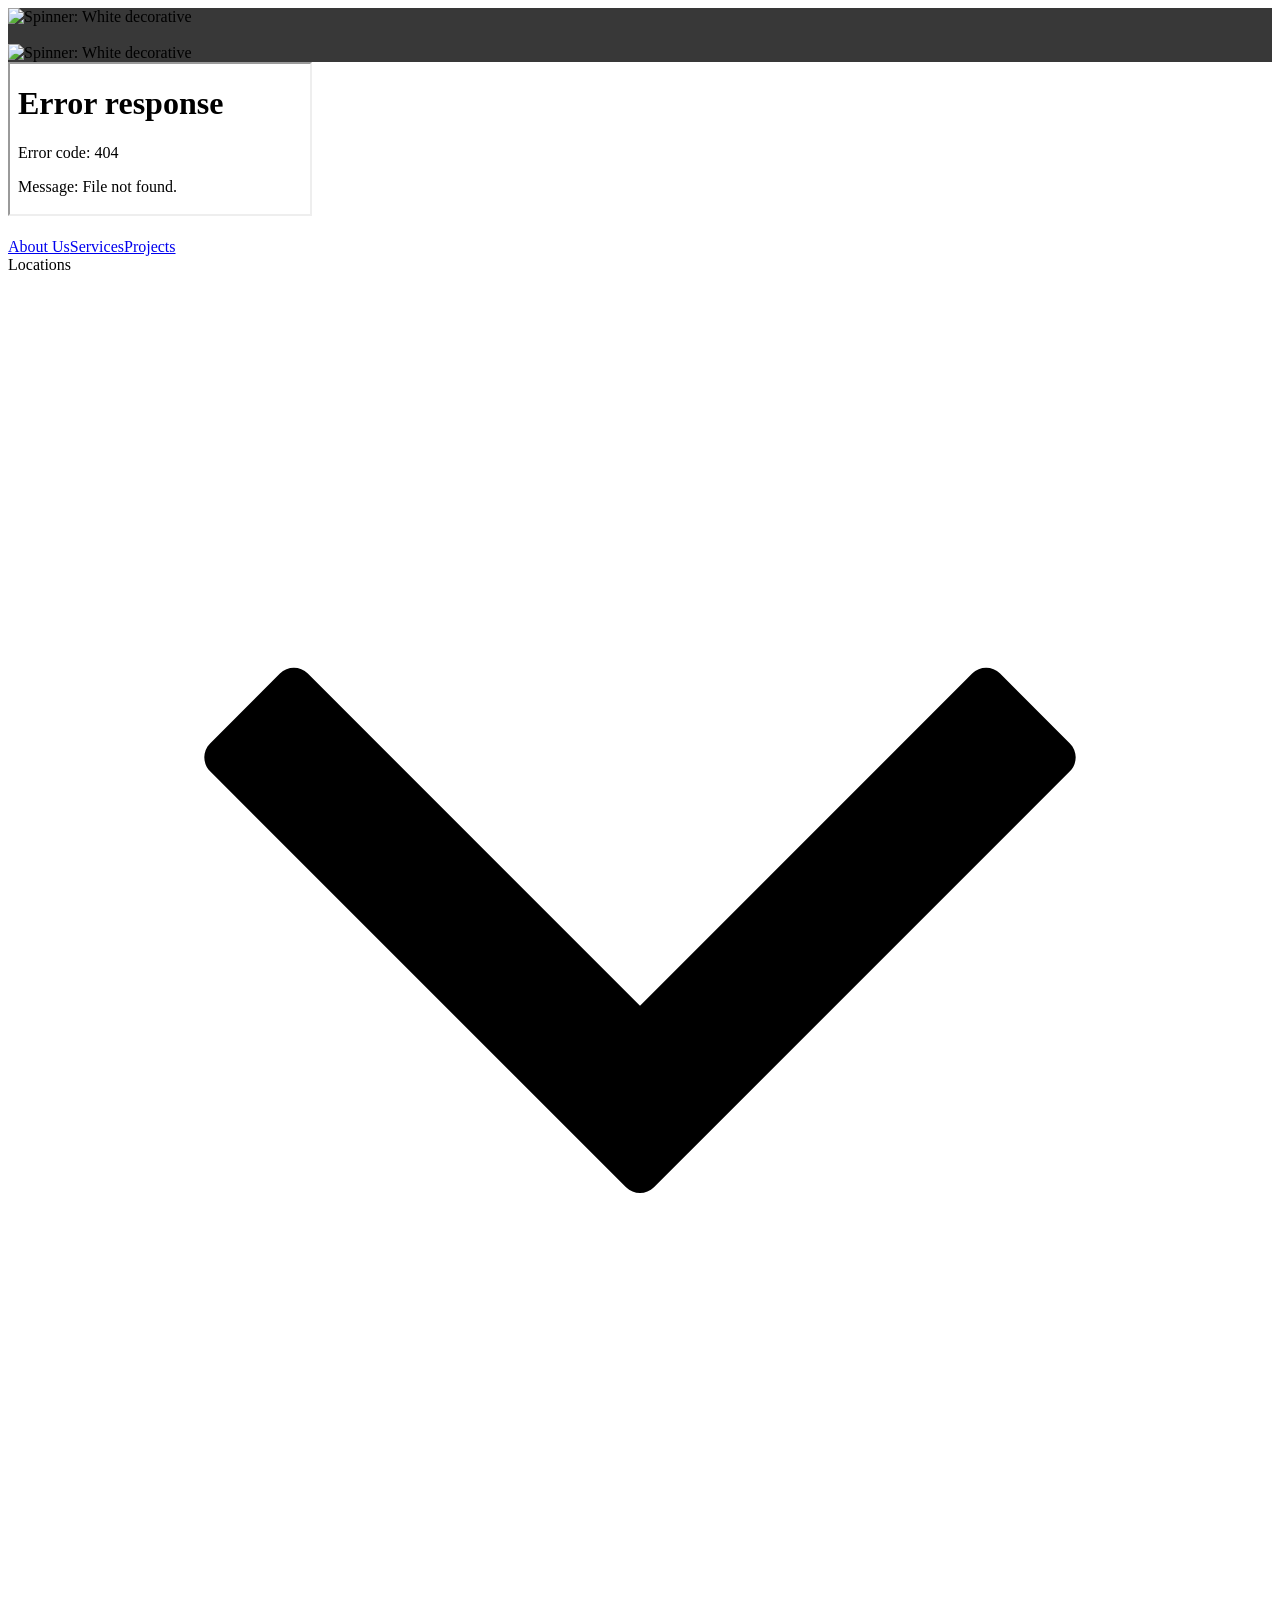
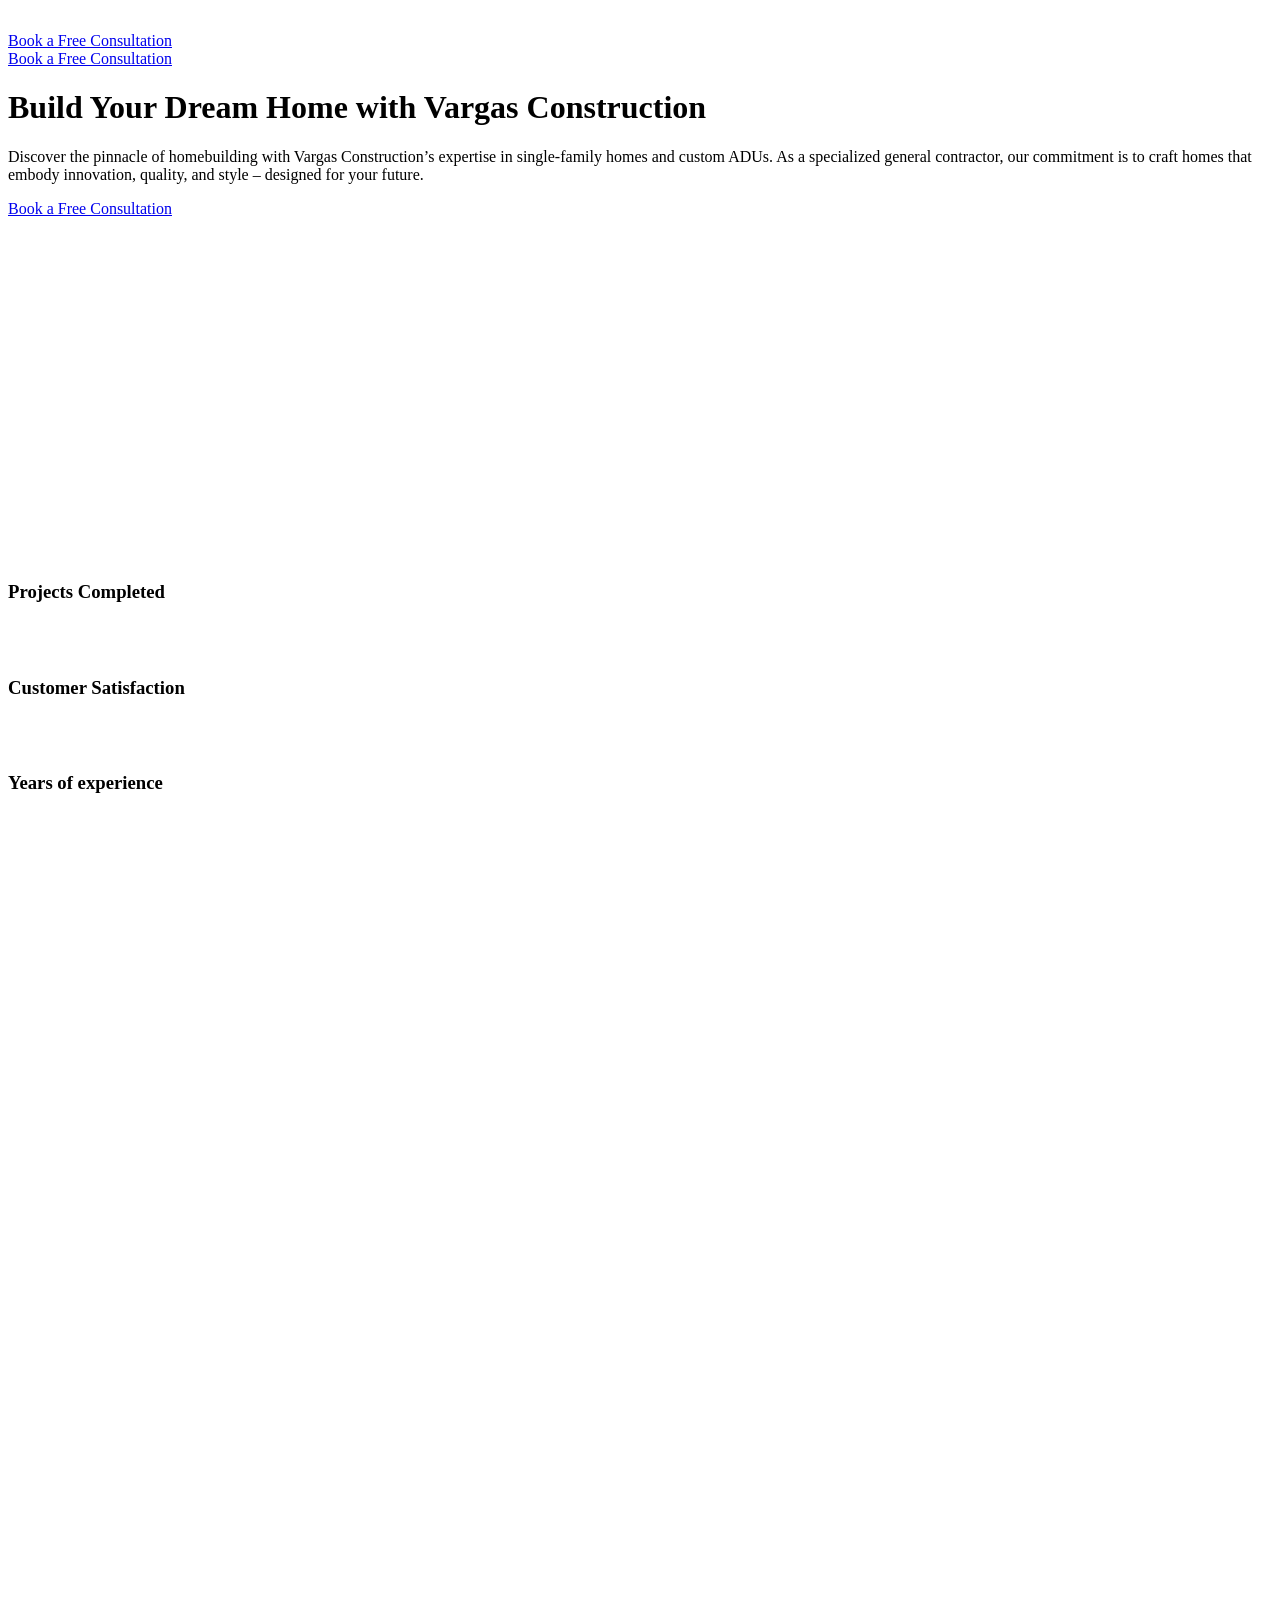
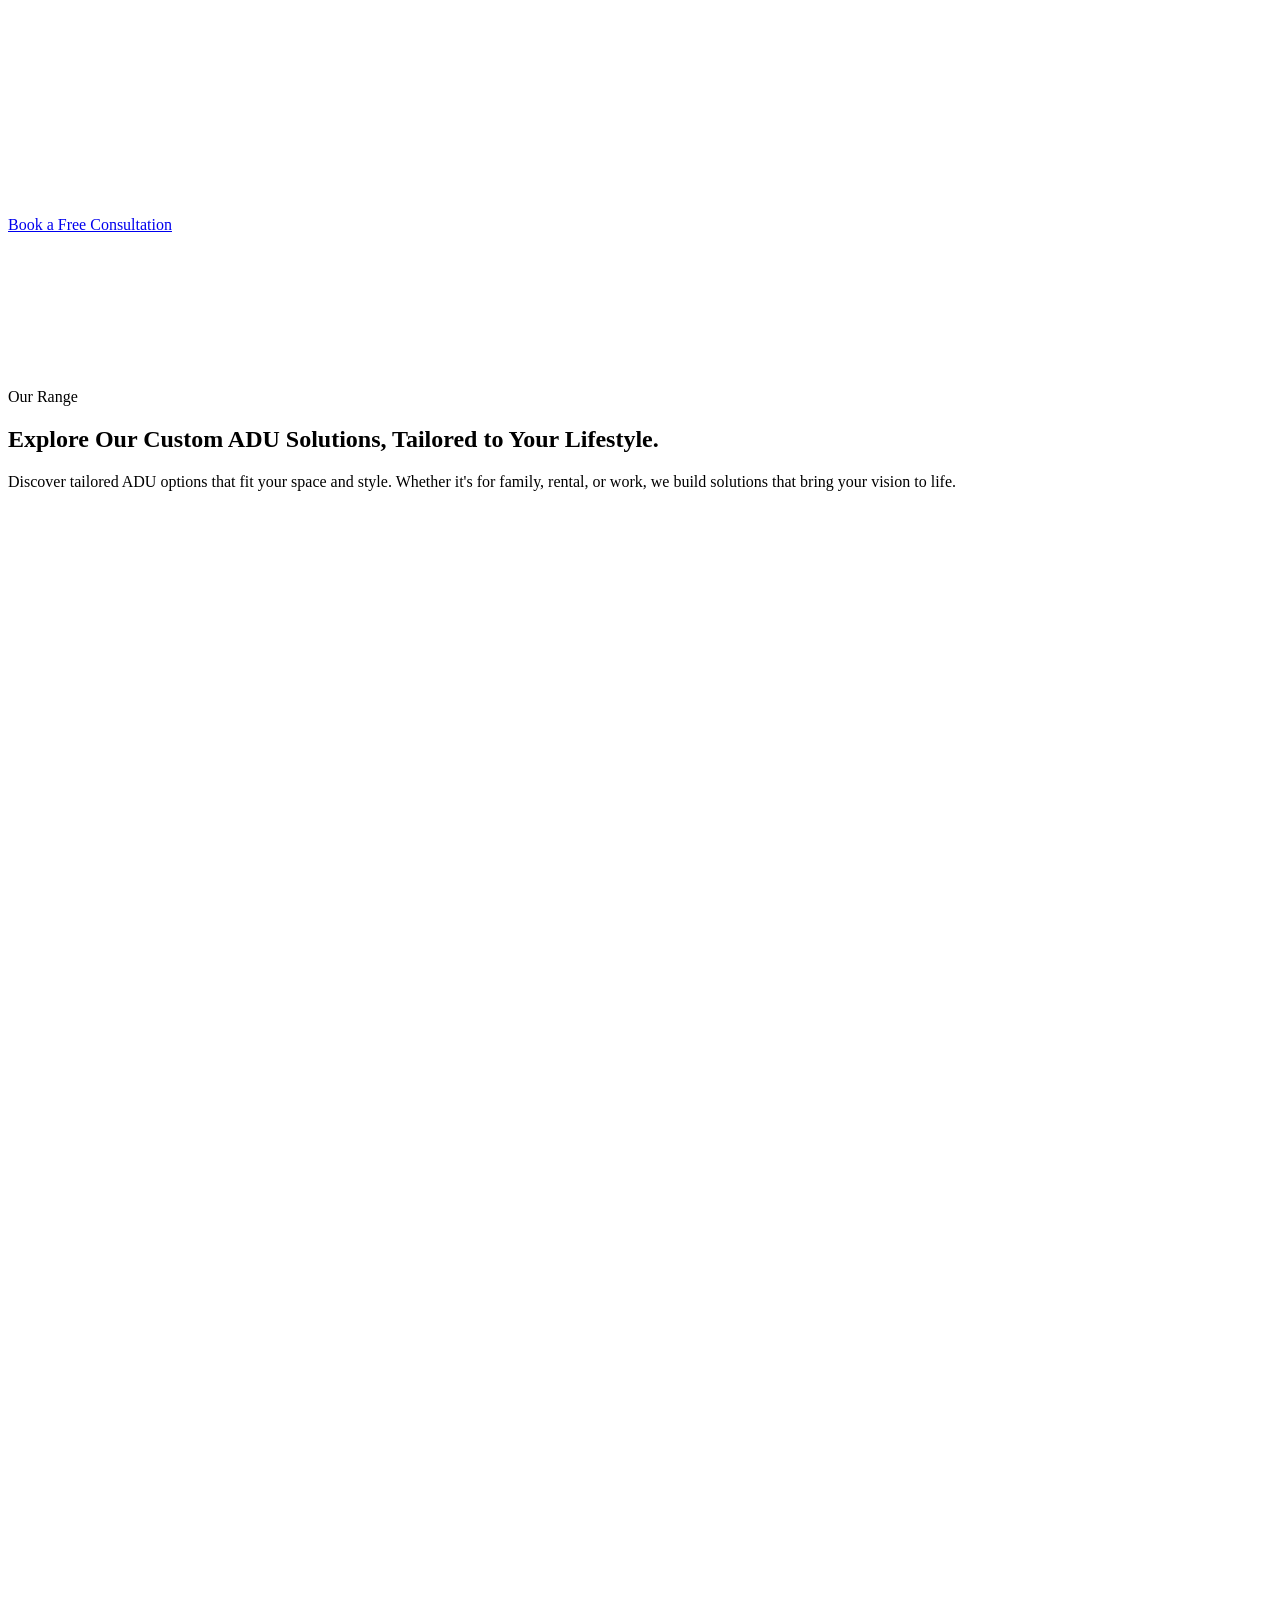
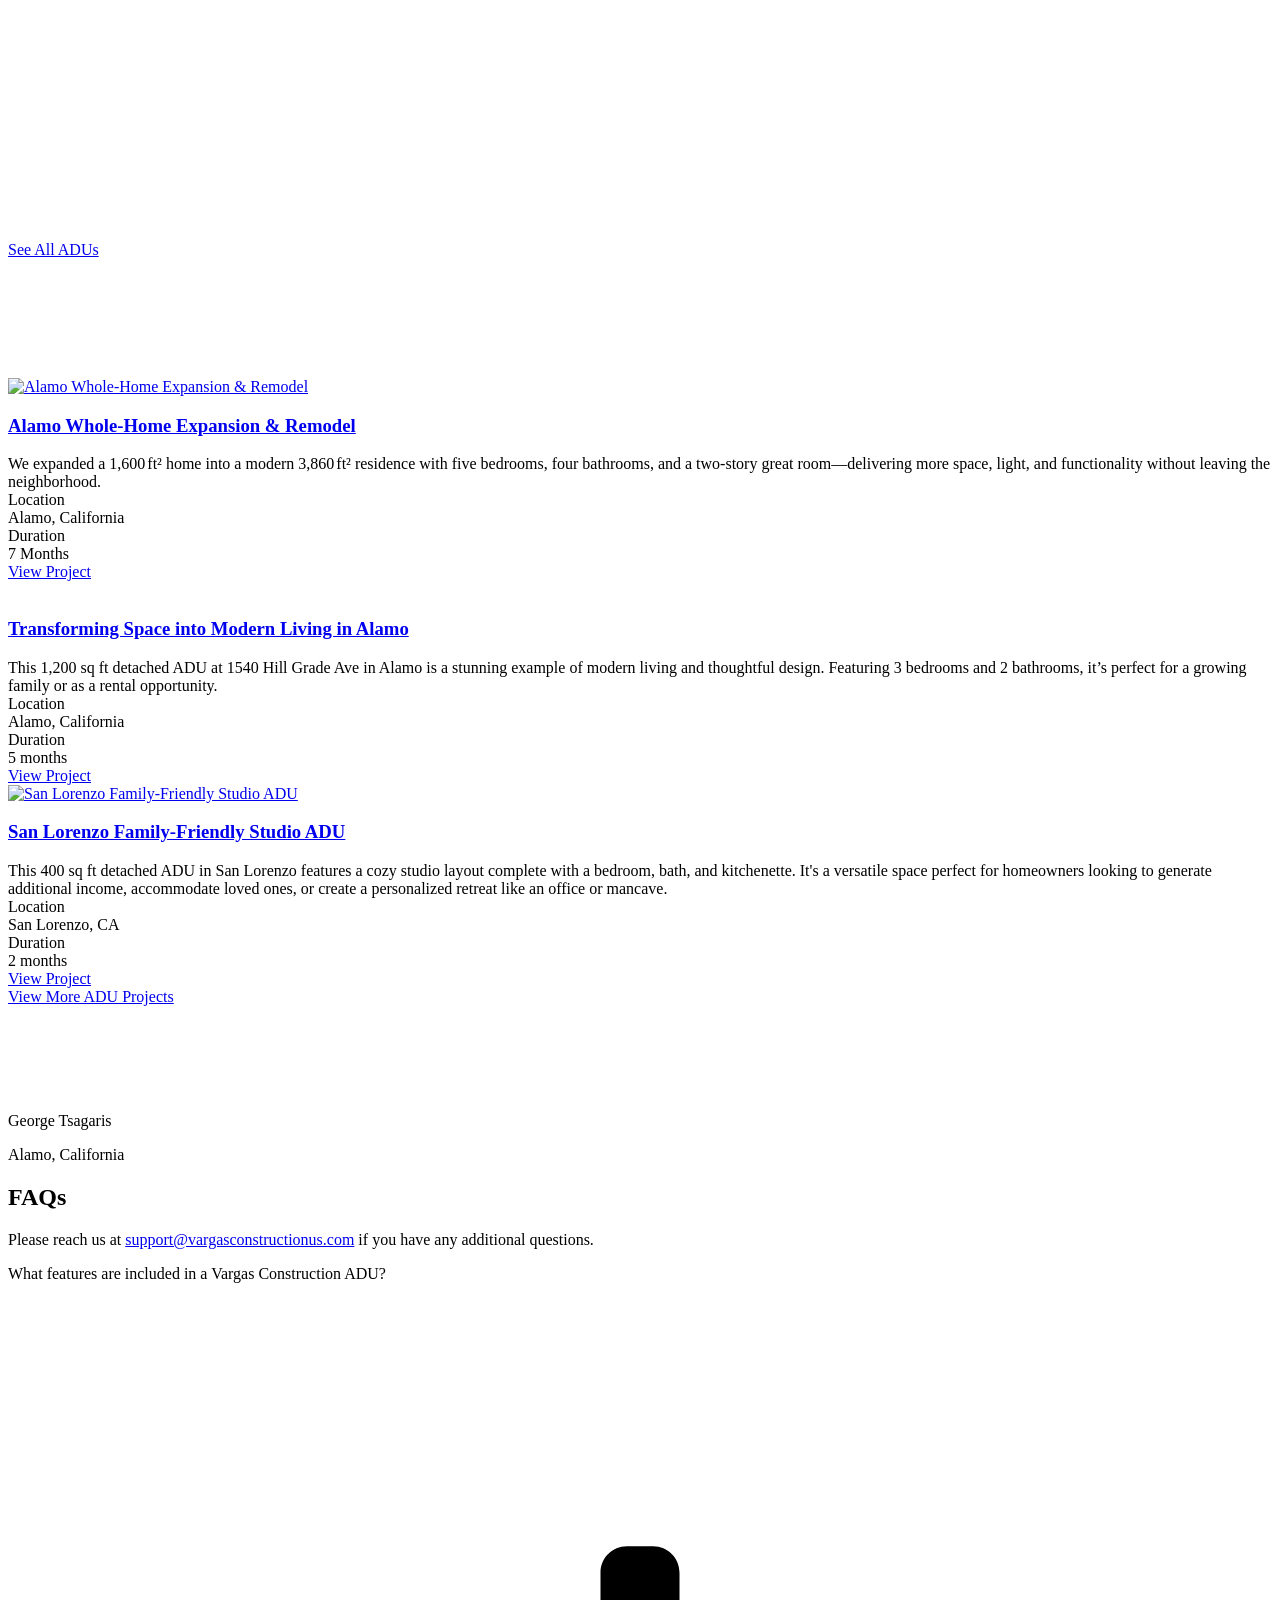
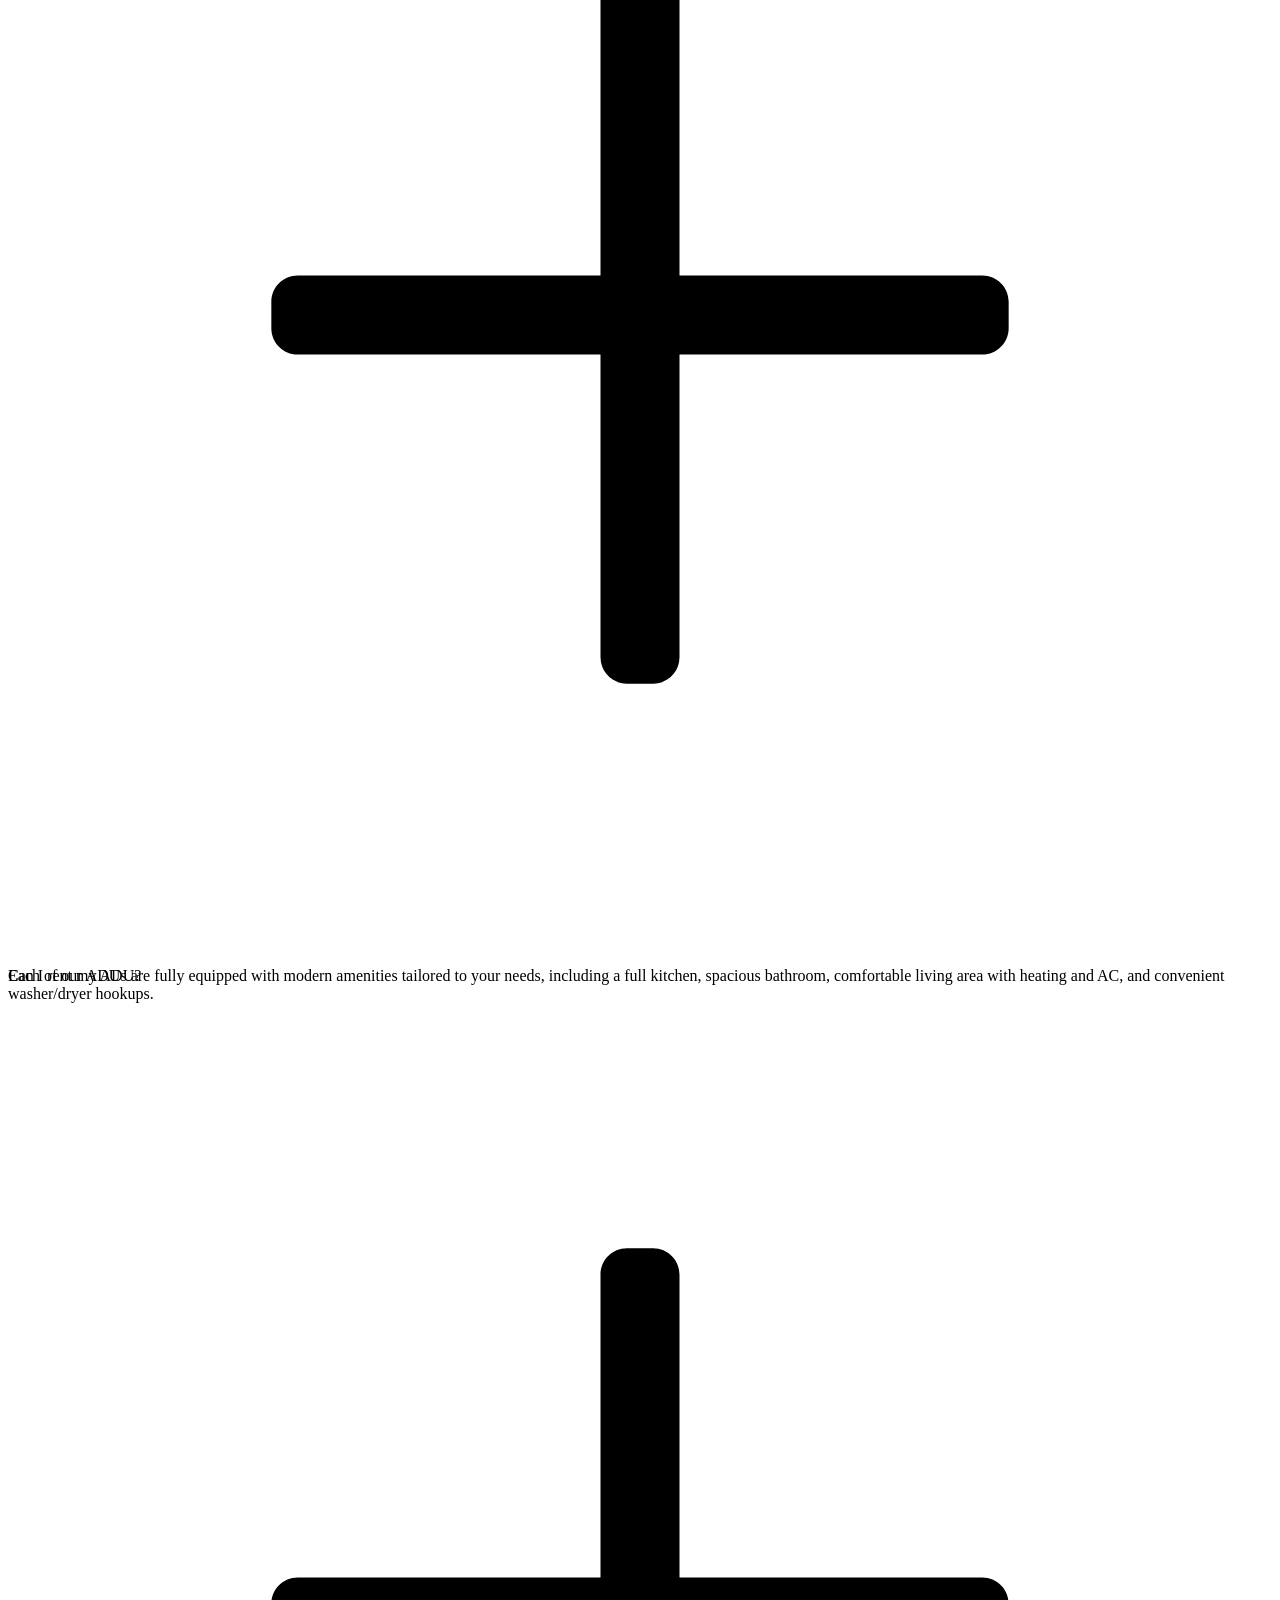
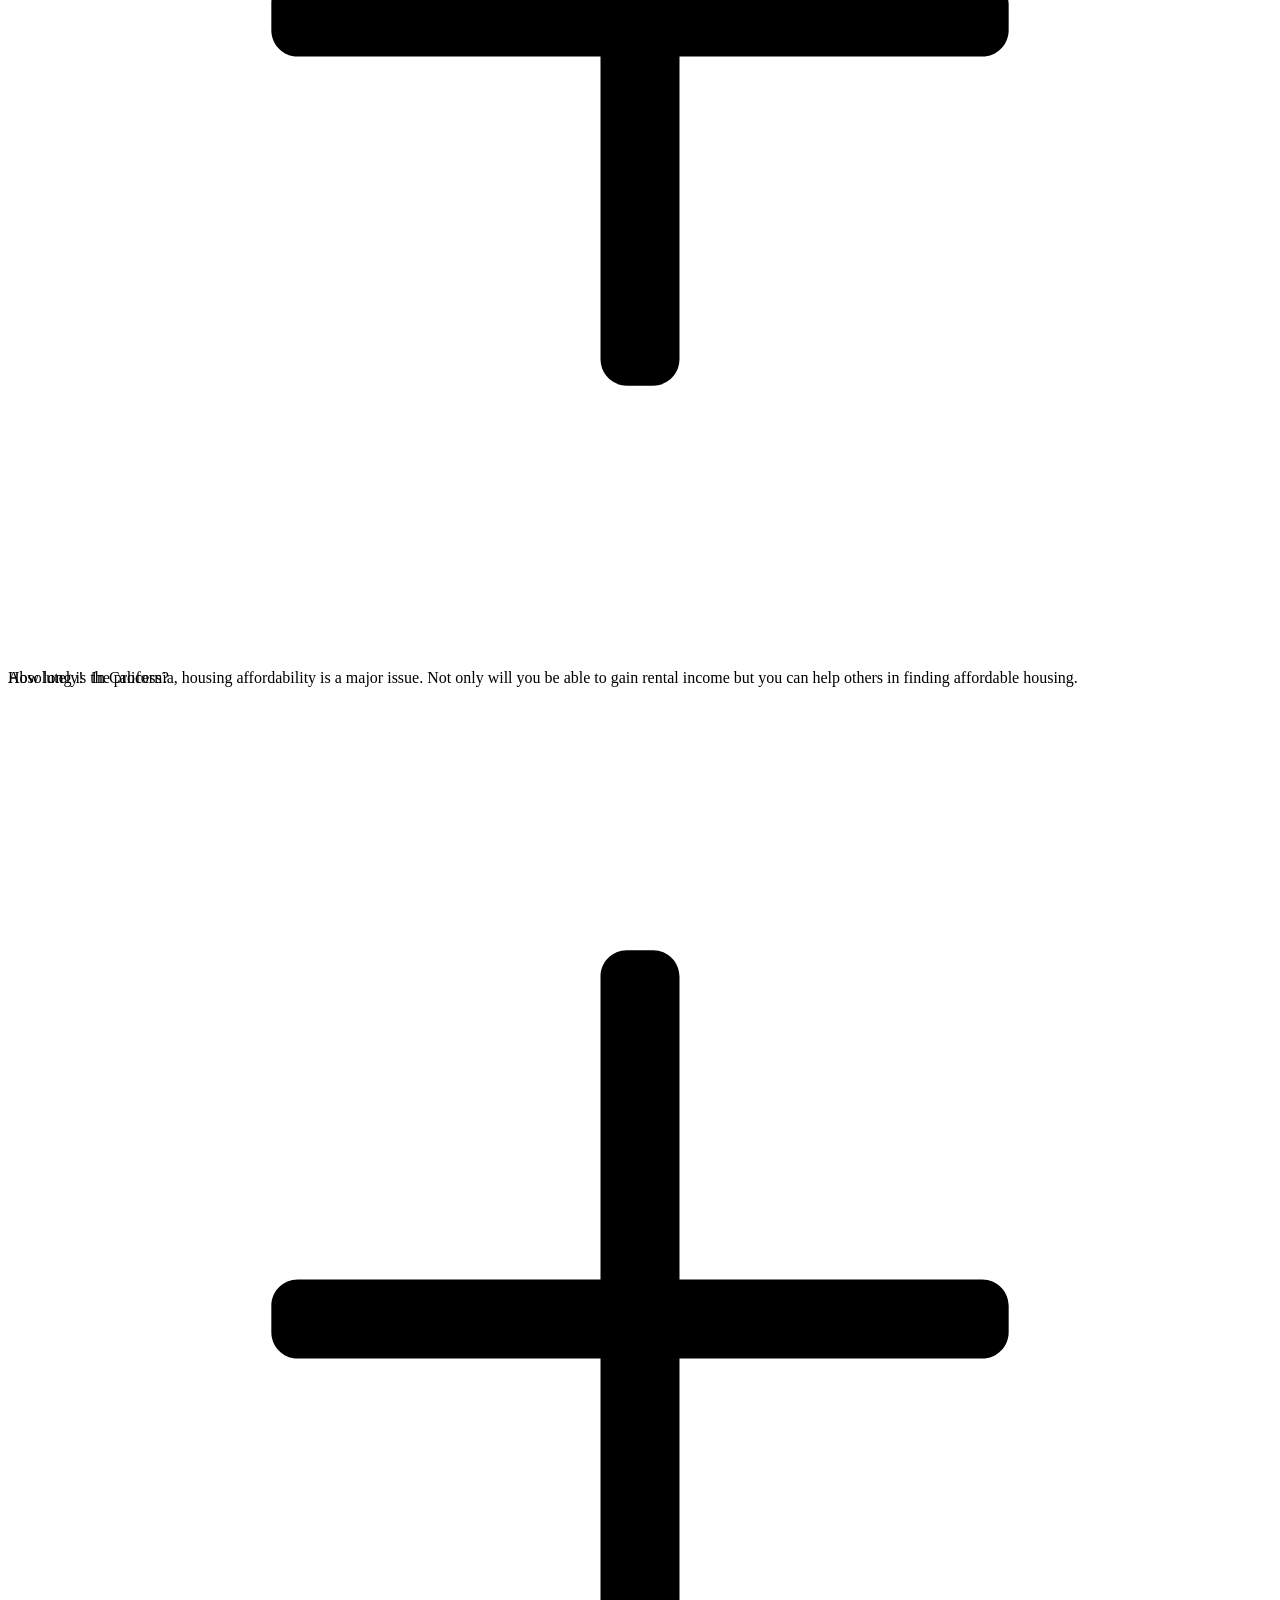
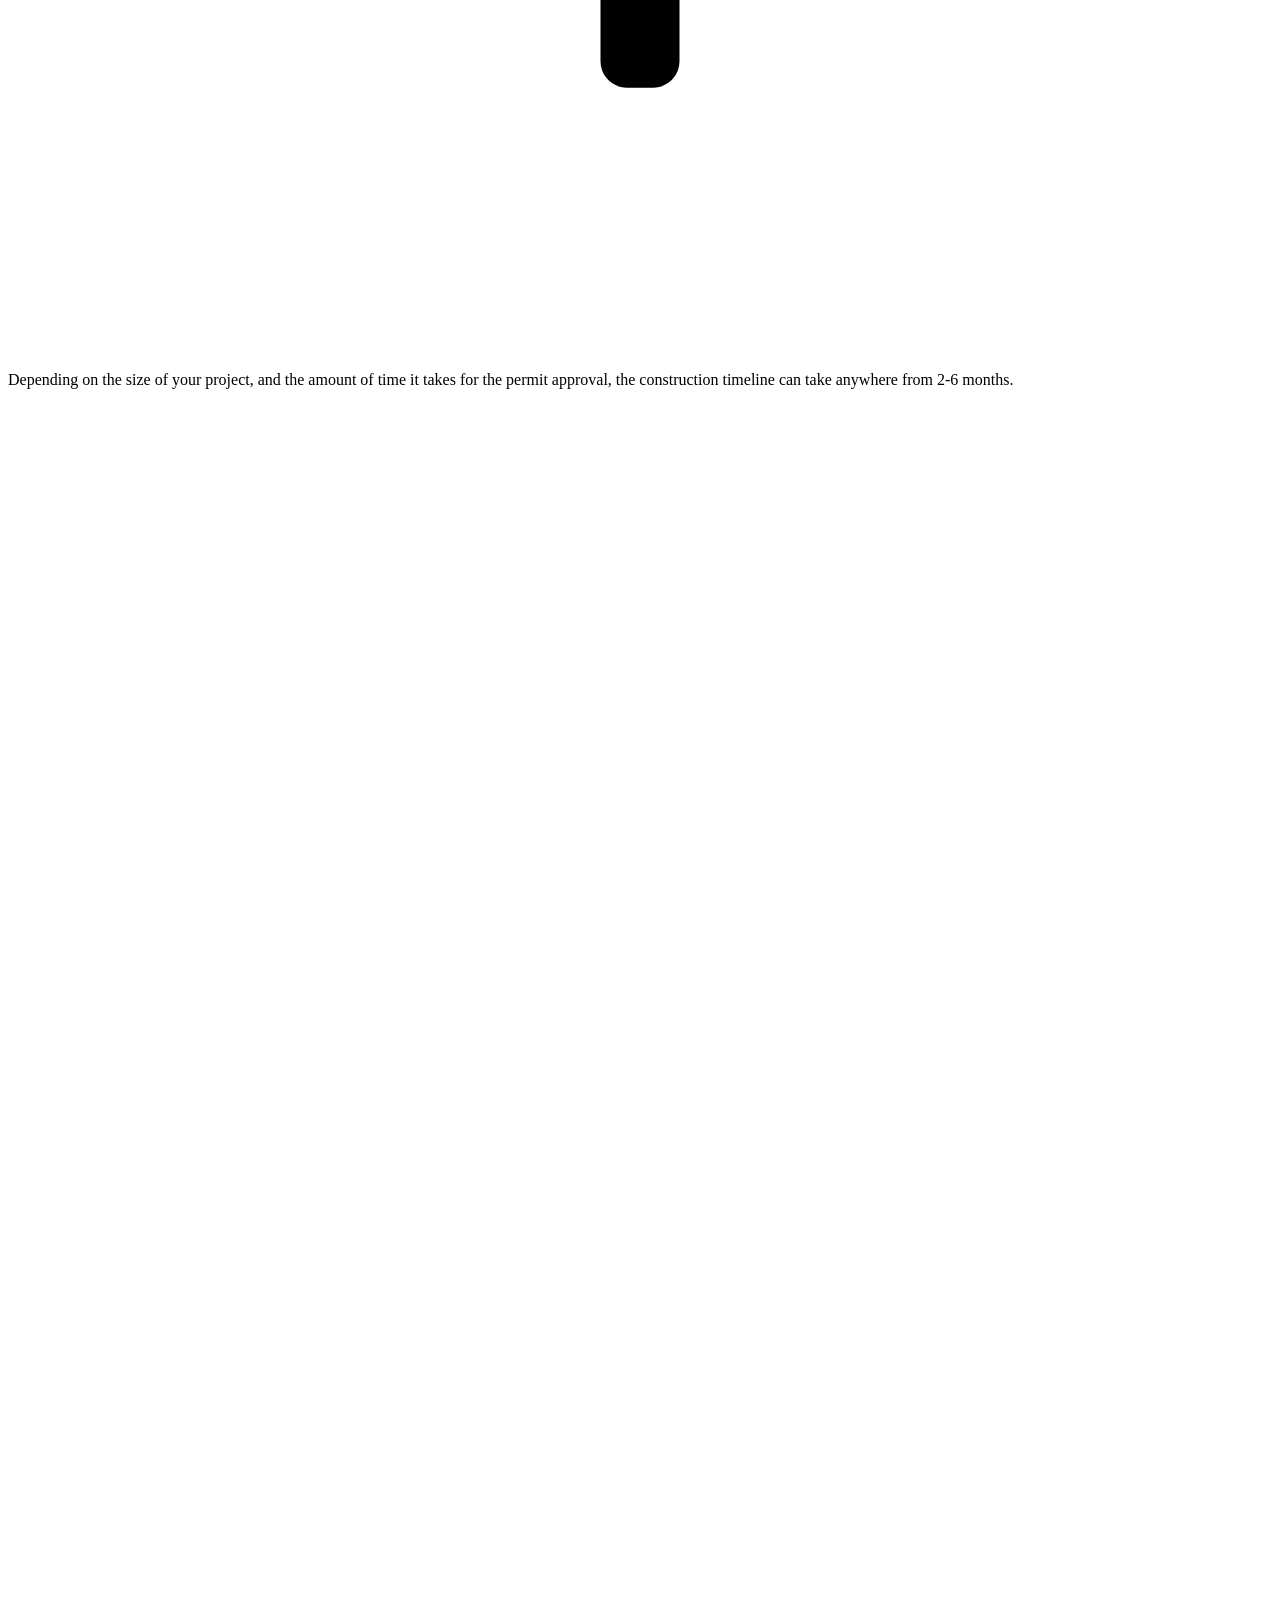
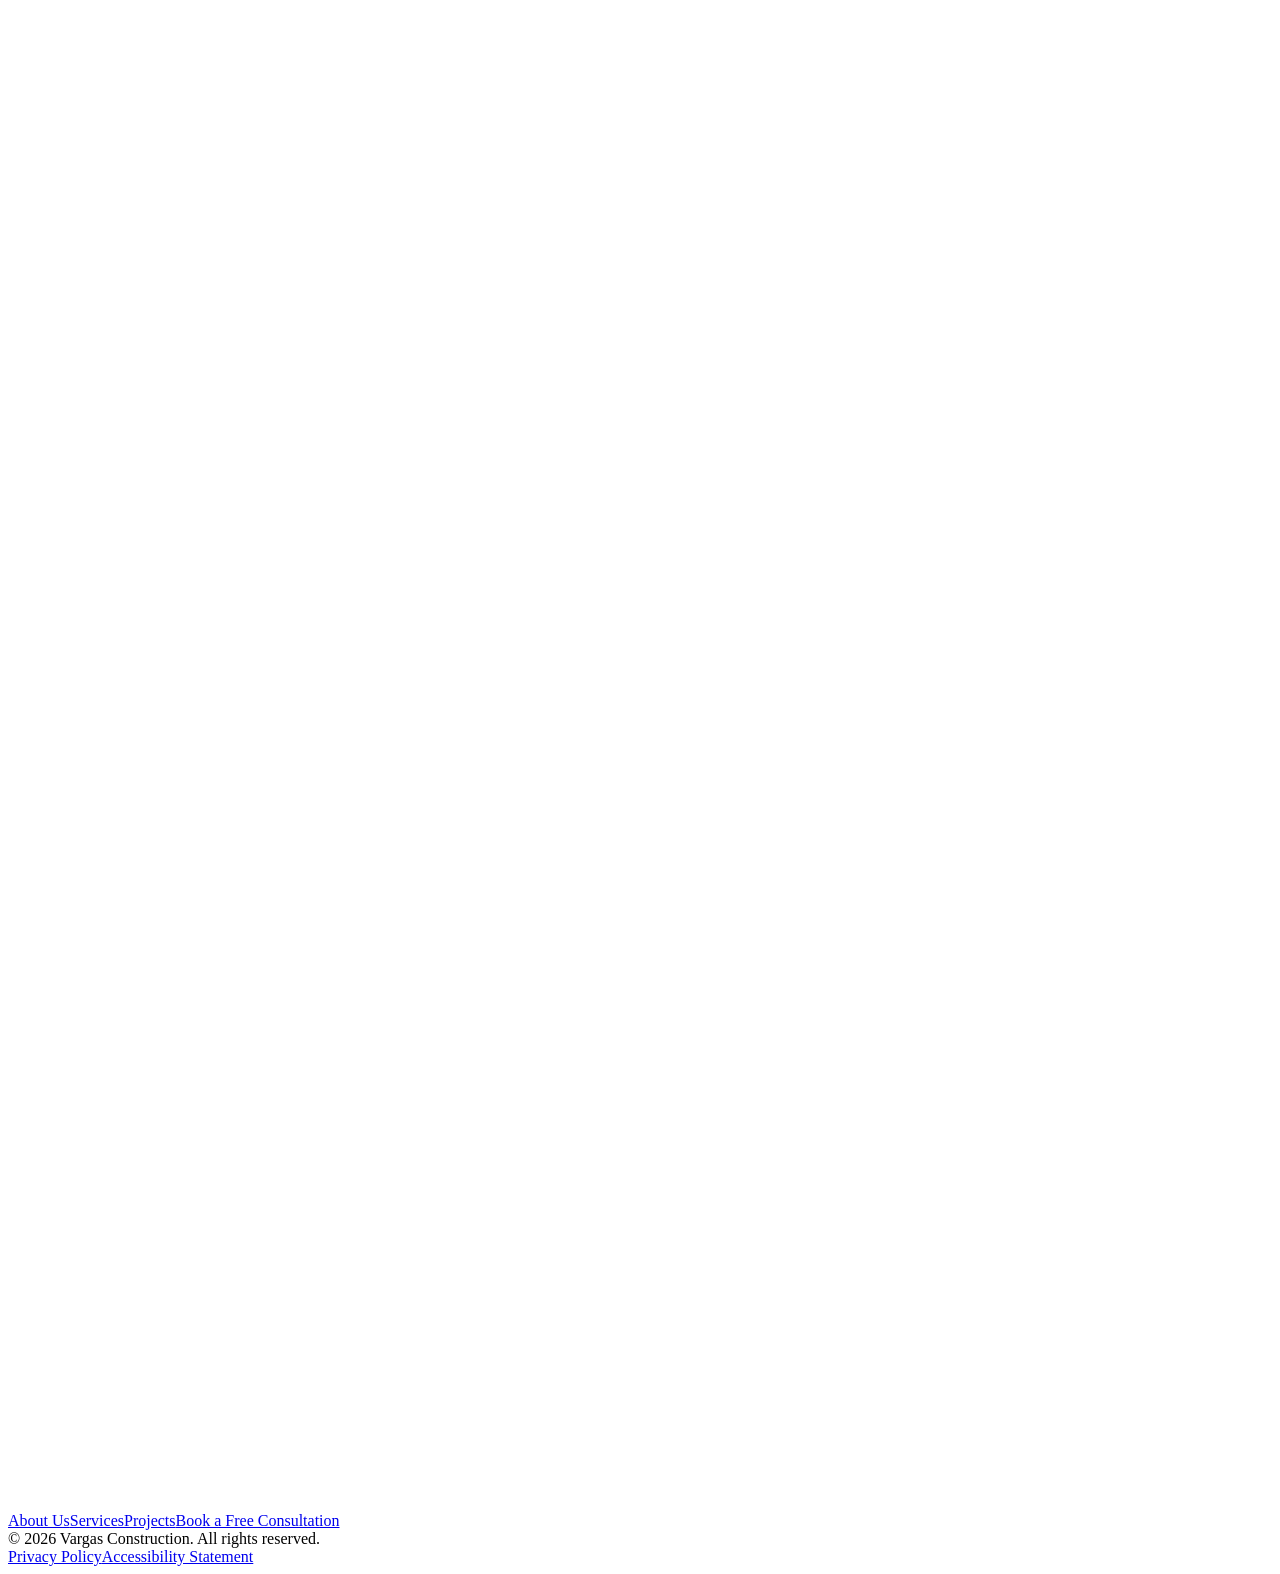
==== index.htm @ a76d9828 "Add files via upload" ====
<!DOCTYPE html>
<!-- saved from url=(0037)https://www.vargasconstructionus.com/ -->
<html data-wf-domain="www.vargasconstructionus.com" data-wf-page="6597ee674a946388f0d83d67" data-wf-site="6597ee674a946388f0d83d6b" lang="en" class="w-mod-js w-mod-ix wf-librebaskerville-n4-active wf-librebaskerville-i4-active wf-librebaskerville-n7-active wf-sourcesans3-n3-active wf-sourcesans3-n4-active wf-sourcesans3-n5-active wf-sourcesans3-n6-active wf-sourcesans3-n7-active wf-sourcesans3-n8-active wf-cormorantgaramond-n3-active wf-cormorantgaramond-n4-active wf-cormorantgaramond-n5-active wf-cormorantgaramond-n6-active wf-active lenis lenis-smooth lenis-scrolling" data-uw-w-loader=""><head><meta http-equiv="Content-Type" content="text/html; charset=UTF-8"><style>.wf-force-outline-none[tabindex="-1"]:focus{outline:none;}</style><meta http-equiv="origin-trial" content="A7vZI3v+Gz7JfuRolKNM4Aff6zaGuT7X0mf3wtoZTnKv6497cVMnhy03KDqX7kBz/q/[base64]"><title>Premier ADU Builders in California - Transform Your Space | Vargas Construction</title><meta content="Elevate your property with Vargas Construction, California&#39;s leading ADU specialists. Discover bespoke, high-quality ADU solutions designed to meet your unique needs. Start your journey towards a stylish, functional living space today." name="description"><meta content="Premier ADU Builders in California - Transform Your Space | Vargas Construction" property="og:title"><meta content="Elevate your property with Vargas Construction, California&#39;s leading ADU specialists. Discover bespoke, high-quality ADU solutions designed to meet your unique needs. Start your journey towards a stylish, functional living space today." property="og:description"><meta content="https://cdn.prod.website-files.com/6597ee674a946388f0d83d6b/65a553ba133784500e0eef97_Vargas-construction-ADU_meta-image.webp" property="og:image"><meta content="Premier ADU Builders in California - Transform Your Space | Vargas Construction" property="twitter:title"><meta content="Elevate your property with Vargas Construction, California&#39;s leading ADU specialists. Discover bespoke, high-quality ADU solutions designed to meet your unique needs. Start your journey towards a stylish, functional living space today." property="twitter:description"><meta content="https://cdn.prod.website-files.com/6597ee674a946388f0d83d6b/65a553ba133784500e0eef97_Vargas-construction-ADU_meta-image.webp" property="twitter:image"><meta property="og:type" content="website"><meta content="summary_large_image" name="twitter:card"><meta content="width=device-width, initial-scale=1" name="viewport"><link href="./Premier ADU Builders in California - Transform Your Space _ Vargas Construction_files/vargas-construction.shared.552a909a5.min.css" rel="stylesheet" type="text/css"><link href="https://fonts.googleapis.com/" rel="preconnect"><link href="https://fonts.gstatic.com/" rel="preconnect" crossorigin="anonymous"><script type="text/javascript" async="" charset="utf-8" src="./Premier ADU Builders in California - Transform Your Space _ Vargas Construction_files/recaptcha__en.js" crossorigin="anonymous" integrity="sha384-8WjoTBgSGHNwI9qISBgptudGYLxGXiMVQl+YQPMNRFGJm3ndbR2G+UTHBs5nLqq+"></script><script src="./Premier ADU Builders in California - Transform Your Space _ Vargas Construction_files/webfont.js" type="text/javascript"></script><link rel="stylesheet" href="./Premier ADU Builders in California - Transform Your Space _ Vargas Construction_files/css" media="all"><script type="text/javascript">WebFont.load({  google: {    families: ["Libre Baskerville:regular,italic,700","Source Sans 3:300,regular,500,600,700,800","Cormorant Garamond:300,regular,500,600"]  }});</script><script type="text/javascript">!function(o,c){var n=c.documentElement,t=" w-mod-";n.className+=t+"js",("ontouchstart"in o||o.DocumentTouch&&c instanceof DocumentTouch)&&(n.className+=t+"touch")}(window,document);</script><link href="https://cdn.prod.website-files.com/6597ee674a946388f0d83d6b/65a55ab1282d5e688fc5b5d6_Favicon.png" rel="shortcut icon" type="image/x-icon"><link href="https://cdn.prod.website-files.com/6597ee674a946388f0d83d6b/65a55ab35ca62bc5fdf65b63_Webclip.png" rel="apple-touch-icon"><link href="https://www.vargasconstructionus.com/" rel="canonical"><script async="" src="./Premier ADU Builders in California - Transform Your Space _ Vargas Construction_files/js"></script><script type="text/javascript">window.dataLayer = window.dataLayer || [];function gtag(){dataLayer.push(arguments);}gtag('set', 'developer_id.dZGVlNj', true);gtag('js', new Date());gtag('config', 'G-D6SESYF0K6');</script><script src="./Premier ADU Builders in California - Transform Your Space _ Vargas Construction_files/api.js" type="text/javascript"></script><meta property="og:url" content="https://www.vargasconstructionus.com/">

<script async="" src="./Premier ADU Builders in California - Transform Your Space _ Vargas Construction_files/countUp.js"></script>

<style>
    .lenis.lenis-smooth {
      scroll-behavior: auto;  
    }
    html.lenis {
      height: auto;
    }
</style><link href="./Premier ADU Builders in California - Transform Your Space _ Vargas Construction_files/widget_base.css" type="text/css" rel="stylesheet"></head><body><div class="uwy userway_p6" data-uw-feature-ignore="true" data-uw-rm-ignore="true" title="Accessibility Menu" style="background-color: transparent !important; overflow: initial !important;"><div class="userway_buttons_wrapper"><div class="ulsti hidden userway_dark" id="userwayLstIcon" aria-label="Translations Menu" role="button" tabindex="0" aria-haspopup="dialog" data-uw-s19-ignore="" title="Translations Menu" style="background: rgb(56, 56, 56) !important;"><span class="uiiw"></span><div class="ups"><img width="43" height="43" data-uw-rm-ignore="" class="si_w" aria-hidden="true" alt="Spinner: White decorative" src="./Premier ADU Builders in California - Transform Your Space _ Vargas Construction_files/spin_wh.svg"></div><span class="usr lst-spacer"></span></div><div class="uai userway_dark" id="userwayAccessibilityIcon" aria-label="Accessibility Menu" role="button" tabindex="0" aria-haspopup="dialog" title="Accessibility Menu" style="background: rgb(56, 56, 56) !important;"><span class="uiiw"><img data-uw-rm-ignore="" class="ui_w" role="presentation" alt="" src="./Premier ADU Builders in California - Transform Your Space _ Vargas Construction_files/body_wh.svg"></span><div class="ups"><img width="43" height="43" data-uw-rm-ignore="" class="si_w" aria-hidden="true" alt="Spinner: White decorative" src="./Premier ADU Builders in California - Transform Your Space _ Vargas Construction_files/spin_wh.svg"></div><span class="usr"></span></div><div class="uwaw-dictionary-tooltip"></div></div><iframe class="uwif userway_p6" data-uw-ignore-translate="true" name="userway" title="UserWay Accessibility Menu" allow="clipboard-write" style="max-width: 100vw !important; visibility: visible !important; opacity: 1 !important; color-scheme: light !important;" src="./Premier ADU Builders in California - Transform Your Space _ Vargas Construction_files/saved_resource.html"></iframe></div><div class="uw-s10-bottom-ruler-guide"></div><div class="uw-s10-right-ruler-guide"></div><div class="uw-s10-left-ruler-guide"></div><div class="uw-s10-reading-guide"><div class="uw-s10-reading-guide__arrow"></div></div><div class="uw-s12-tooltip" aria-hidden="true"></div><div class="page-wrapper"><div class="global-styles w-embed"><style>

/* Make text look crisper and more legible in all browsers */
body {
  -webkit-font-smoothing: antialiased;
  -moz-osx-font-smoothing: grayscale;
  font-smoothing: antialiased;
  text-rendering: optimizeLegibility;
}

/* Focus state style for keyboard navigation for the focusable elements */
*[tabindex]:focus-visible,
  input[type="file"]:focus-visible {
   outline: 0.125rem solid #4d65ff;
   outline-offset: 0.125rem;
}

/* Get rid of top margin on first element in any rich text element */
.w-richtext > :not(div):first-child, .w-richtext > div:first-child > :first-child {
  margin-top: 0 !important;
}

/* Get rid of bottom margin on last element in any rich text element */
.w-richtext>:last-child, .w-richtext ol li:last-child, .w-richtext ul li:last-child {
	margin-bottom: 0 !important;
}

/* Prevent all click and hover interaction with an element */
.pointer-events-off {
	pointer-events: none;
}

/* Enables all click and hover interaction with an element */
.pointer-events-on {
  pointer-events: auto;
}

/* Create a class of .div-square which maintains a 1:1 dimension of a div */
.div-square::after {
	content: "";
	display: block;
	padding-bottom: 100%;
}

/* Make sure containers never lose their center alignment */
.container-medium,.container-small, .container-large {
	margin-right: auto !important;
  margin-left: auto !important;
}

/* 
Make the following elements inherit typography styles from the parent and not have hardcoded values. 
Important: You will not be able to style for example "All Links" in Designer with this CSS applied.
Uncomment this CSS to use it in the project. Leave this message for future hand-off.
*/
/*
a,
.w-input,
.w-select,
.w-tab-link,
.w-nav-link,
.w-dropdown-btn,
.w-dropdown-toggle,
.w-dropdown-link {
  color: inherit;
  text-decoration: inherit;
  font-size: inherit;
}
*/

/* Apply "..." after 3 lines of text */
.text-style-3lines {
	display: -webkit-box;
	overflow: hidden;
	-webkit-line-clamp: 3;
	-webkit-box-orient: vertical;
}

/* Apply "..." after 2 lines of text */
.text-style-2lines {
	display: -webkit-box;
	overflow: hidden;
	-webkit-line-clamp: 2;
	-webkit-box-orient: vertical;
}

/* Adds inline flex display */
.display-inlineflex {
  display: inline-flex;
}

/* These classes are never overwritten */
.hide {
  display: none !important;
}

@media screen and (max-width: 991px) {
    .hide, .hide-tablet {
        display: none !important;
    }
}
  @media screen and (max-width: 767px) {
    .hide-mobile-landscape{
      display: none !important;
    }
}
  @media screen and (max-width: 479px) {
    .hide-mobile{
      display: none !important;
    }
}
 
.margin-0 {
  margin: 0rem !important;
}
  
.padding-0 {
  padding: 0rem !important;
}

.spacing-clean {
padding: 0rem !important;
margin: 0rem !important;
}

.margin-top {
  margin-right: 0rem !important;
  margin-bottom: 0rem !important;
  margin-left: 0rem !important;
}

.padding-top {
  padding-right: 0rem !important;
  padding-bottom: 0rem !important;
  padding-left: 0rem !important;
}
  
.margin-right {
  margin-top: 0rem !important;
  margin-bottom: 0rem !important;
  margin-left: 0rem !important;
}

.padding-right {
  padding-top: 0rem !important;
  padding-bottom: 0rem !important;
  padding-left: 0rem !important;
}

.margin-bottom {
  margin-top: 0rem !important;
  margin-right: 0rem !important;
  margin-left: 0rem !important;
}

.padding-bottom {
  padding-top: 0rem !important;
  padding-right: 0rem !important;
  padding-left: 0rem !important;
}

.margin-left {
  margin-top: 0rem !important;
  margin-right: 0rem !important;
  margin-bottom: 0rem !important;
}
  
.padding-left {
  padding-top: 0rem !important;
  padding-right: 0rem !important;
  padding-bottom: 0rem !important;
}
  
.margin-horizontal {
  margin-top: 0rem !important;
  margin-bottom: 0rem !important;
}

.padding-horizontal {
  padding-top: 0rem !important;
  padding-bottom: 0rem !important;
}

.margin-vertical {
  margin-right: 0rem !important;
  margin-left: 0rem !important;
}
  
.padding-vertical {
  padding-right: 0rem !important;
  padding-left: 0rem !important;
}

</style></div><div data-collapse="medium" data-animation="default" data-duration="400" fs-scrolldisable-element="smart-nav" data-easing="ease" data-easing2="ease" role="banner" class="navbar2_component w-nav"><div class="navbar2_container"><a href="https://www.vargasconstructionus.com/" aria-current="page" class="navbar2_logo-link w-nav-brand w--current" aria-label="home"><img src="./Premier ADU Builders in California - Transform Your Space _ Vargas Construction_files/659da90bb766b12fd7560d77_vargas_whitebackground-removebg-preview 1.png" loading="lazy" alt="" class="navbar2_logo"></a><nav role="navigation" id="w-node-_329ff7cd-a000-6412-1b93-0352e2ae38fa-e2ae38f6" class="navbar2_menu is-page-height-tablet w-nav-menu"><a href="https://www.vargasconstructionus.com/about" class="navbar2_link w-nav-link">About Us</a><a href="https://www.vargasconstructionus.com/services" class="navbar2_link w-nav-link">Services</a><a href="https://www.vargasconstructionus.com/projects" class="navbar2_link w-nav-link">Projects</a><div data-hover="false" data-delay="200" data-w-id="af41f346-36e5-3907-8449-1fbba70d89d5" class="navbar3_menu-dropdown w-dropdown"><div class="navbar3_dropdown-toggle w-dropdown-toggle" id="w-dropdown-toggle-0" aria-controls="w-dropdown-list-0" aria-haspopup="menu" aria-expanded="false" role="button" tabindex="0"><div>Locations</div><div class="dropdown-chevron w-embed"><svg width=" 100%" height=" 100%" viewBox="0 0 16 16" fill="none" xmlns="http://www.w3.org/2000/svg">
<path fill-rule="evenodd" clip-rule="evenodd" d="M2.55806 6.29544C2.46043 6.19781 2.46043 6.03952 2.55806 5.94189L3.44195 5.058C3.53958 4.96037 3.69787 4.96037 3.7955 5.058L8.00001 9.26251L12.2045 5.058C12.3021 4.96037 12.4604 4.96037 12.5581 5.058L13.4419 5.94189C13.5396 6.03952 13.5396 6.19781 13.4419 6.29544L8.17678 11.5606C8.07915 11.6582 7.92086 11.6582 7.82323 11.5606L2.55806 6.29544Z" fill="currentColor"></path>
</svg></div></div><nav data-w-id="af41f346-36e5-3907-8449-1fbba70d89da" class="navbar3_dropdown-list w-dropdown-list" id="w-dropdown-list-0" aria-labelledby="w-dropdown-toggle-0" style="transform: translate3d(0px, 3rem, 0px) scale3d(1, 1, 1) rotateX(0deg) rotateY(0deg) rotateZ(0deg) skew(0deg, 0deg); transform-style: preserve-3d; opacity: 0;"><div class="collection-list-wrapper w-dyn-list"><div role="list" class="w-dyn-items"><div role="listitem" class="w-dyn-item"><a href="https://www.vargasconstructionus.com/locations/san-jose" class="navbar3_dropdown-link w-dropdown-link" tabindex="0">San Jose</a></div><div role="listitem" class="w-dyn-item"><a href="https://www.vargasconstructionus.com/locations/alamo" class="navbar3_dropdown-link w-dropdown-link" tabindex="0">Alamo</a></div><div role="listitem" class="w-dyn-item"><a href="https://www.vargasconstructionus.com/locations/fremont" class="navbar3_dropdown-link w-dropdown-link" tabindex="0">Fremont</a></div><div role="listitem" class="w-dyn-item"><a href="https://www.vargasconstructionus.com/locations/san-ramon" class="navbar3_dropdown-link w-dropdown-link" tabindex="0">San Ramon</a></div><div role="listitem" class="w-dyn-item"><a href="https://www.vargasconstructionus.com/locations/oakland" class="navbar3_dropdown-link w-dropdown-link" tabindex="0">Oakland</a></div></div></div></nav></div><a href="https://www.vargasconstructionus.com/contact-us" class="button hide-destop-mobile-landscape w-nav-link">Book a Free Consultation</a></nav><div id="w-node-_329ff7cd-a000-6412-1b93-0352e2ae390d-e2ae38f6" class="navbar2_button-wrapper"><a href="https://www.vargasconstructionus.com/contact-us" class="button hide-mobile-portrait w-button">Book a Free Consultation</a><div class="navbar2_menu-button w-nav-button" style="-webkit-user-select: text;" aria-label="menu" role="button" tabindex="0" aria-controls="w-nav-overlay-0" aria-haspopup="menu" aria-expanded="false"><div class="menu-icon2"><div class="menu-icon2_line-top"></div><div class="menu-icon2_line-middle"><div class="menu-icon_line-middle-inner"></div></div><div class="menu-icon2_line-bottom"></div></div></div></div></div><div class="w-nav-overlay" data-wf-ignore="" id="w-nav-overlay-0"></div></div><main class="main-wrapper"><header class="section_header33"><div class="padding-global"><div class="container-small"><div class="header33_content"><div class="padding-section-large"><div class="text-align-center"><h1 data-w-id="0c8b3f1f-18dc-1c4a-bc6f-4c66af6e9880" style="transform: translate3d(0px, 0rem, 0px) scale3d(1, 1, 1) rotateX(0deg) rotateY(0deg) rotateZ(0deg) skew(0deg, 0deg); transform-style: preserve-3d; opacity: 1;" class="home-heroh1">Build Your Dream Home with <span class="text-span-gold">Vargas Construction</span></h1><div class="spacer-small-3"></div><p data-w-id="50cba729-d669-d3a8-ecb8-342e2291031a" style="opacity: 1; transform: translate3d(0px, 0rem, 0px) scale3d(1, 1, 1) rotateX(0deg) rotateY(0deg) rotateZ(0deg) skew(0deg, 0deg); transform-style: preserve-3d;" class="text-size-medium text-color-white">Discover the pinnacle of homebuilding with Vargas Construction’s expertise in single-family homes and custom ADUs. As a specialized general contractor, our commitment is to craft homes that embody innovation, quality, and style – designed for your future.</p><div class="spacer-medium"></div><div class="button-group is-center"><a data-w-id="50cba729-d669-d3a8-ecb8-342e2291031e" style="opacity: 1; transform: translate3d(0px, 0rem, 0px) scale3d(1, 1, 1) rotateX(0deg) rotateY(0deg) rotateZ(0deg) skew(0deg, 0deg); transform-style: preserve-3d;" href="https://www.vargasconstructionus.com/contact-us" class="button is-secondary is-alternate w-button">Book a Free Consultation</a></div></div></div></div></div></div><div class="header33_background-video-wrapper"><div class="video-overlay-layer"></div><div data-poster-url="https://cdn.prod.website-files.com/6597ee674a946388f0d83d6b/65afac2eede231819e7f3eac_vargas-construction-adus_banner-video-poster-00001.jpg" data-video-urls="https://cdn.prod.website-files.com/6597ee674a946388f0d83d6b/65afac2eede231819e7f3eac_vargas-construction-adus_banner-video-transcode.mp4,https://cdn.prod.website-files.com/6597ee674a946388f0d83d6b/65afac2eede231819e7f3eac_vargas-construction-adus_banner-video-transcode.webm" data-autoplay="true" data-loop="true" data-wf-ignore="true" data-beta-bgvideo-upgrade="false" class="header33_background-video w-background-video w-background-video-atom"><video id="50cba729-d669-d3a8-ecb8-342e22910324-video" autoplay="" loop="" style="background-image:url(&quot;https://cdn.prod.website-files.com/6597ee674a946388f0d83d6b/65afac2eede231819e7f3eac_vargas-construction-adus_banner-video-poster-00001.jpg&quot;)" muted="" playsinline="" data-wf-ignore="true" data-object-fit="cover"><source src="https://cdn.prod.website-files.com/6597ee674a946388f0d83d6b/65afac2eede231819e7f3eac_vargas-construction-adus_banner-video-transcode.mp4" data-wf-ignore="true"><source src="https://cdn.prod.website-files.com/6597ee674a946388f0d83d6b/65afac2eede231819e7f3eac_vargas-construction-adus_banner-video-transcode.webm" data-wf-ignore="true"></video></div></div></header><section data-w-id="39e21046-adbf-8d35-368c-64aafd6c509e" class="section_stats1"><div class="padding-global"><div class="container-large"><div class="padding-section-medium"><div class="stats1_component"><div class="w-layout-grid stats1_content"><div class="stats1_content-left anim8_sfr" style="transform: translate3d(1rem, 0px, 0px) scale3d(1, 1, 1) rotateX(0deg) rotateY(0deg) rotateZ(0deg) skew(0deg, 0deg); transform-style: preserve-3d; opacity: 0;"><h2 data-w-id="39e21046-adbf-8d35-368c-64aafd6c50a8" style="opacity: 0; transform: translate3d(1rem, 0px, 0px) scale3d(1, 1, 1) rotateX(0deg) rotateY(0deg) rotateZ(0deg) skew(0deg, 0deg); transform-style: preserve-3d;">Transform Your Space with <span class="text-span-dark-gold">Expert ADU Construction</span></h2></div><div class="stats1_content-right anim8_sfr-d15" style="transform: translate3d(1rem, 0px, 0px) scale3d(1, 1, 1) rotateX(0deg) rotateY(0deg) rotateZ(0deg) skew(0deg, 0deg); transform-style: preserve-3d; opacity: 0;"><p>Vargas Construction specializes in designing and building Accessory Dwelling Units that provide comfort, style, and value. Our custom ADUs are perfect for homeowners looking to add a rental income source, accommodate family, or simply extend their living space. <br><br>With a seamless process from design to build, we ensure each ADU meets your specific needs while enhancing your property's appeal.</p><div class="spacer-medium"></div><div class="button-group"><a href="https://www.vargasconstructionus.com/about" class="button w-button">Learn More About Vargas</a></div></div></div><div class="spacer-xxlarge"></div><div class="w-layout-grid stats1_list"><div class="stats1_item"><div class="number-wrapper anim8_slide-up" style="transform: translate3d(0px, 2rem, 0px) scale3d(1, 1, 1) rotateX(0deg) rotateY(0deg) rotateZ(0deg) skew(0deg, 0deg); transform-style: preserve-3d; opacity: 0;"><div id="number1" class="stats1_number">5</div><div class="stats1_number hide">+</div></div><div class="spacer-xxsmall-3"></div><h3 class="heading-style-h6">Projects Completed</h3></div><div class="stats1_item"><div class="number-wrapper anim8_su-d15" style="transform: translate3d(0px, 2rem, 0px) scale3d(1, 1, 1) rotateX(0deg) rotateY(0deg) rotateZ(0deg) skew(0deg, 0deg); transform-style: preserve-3d; opacity: 0;"><div id="number2" class="stats1_number">100</div><div class="stats1_number">%</div></div><div class="spacer-xxsmall-3"></div><h3 class="heading-style-h6">Customer Satisfaction</h3></div><div class="stats1_item"><div class="number-wrapper anim8_su-d30" style="transform: translate3d(0px, 2rem, 0px) scale3d(1, 1, 1) rotateX(0deg) rotateY(0deg) rotateZ(0deg) skew(0deg, 0deg); transform-style: preserve-3d; opacity: 0;"><div id="number3" class="stats1_number">25</div><div class="stats1_number">+</div></div><div class="spacer-xxsmall-3"></div><h3 class="heading-style-h6">Years of experience</h3></div></div></div></div></div></div></section><section class="section_layout8"><div class="padding-global"><div class="container-large"><div class="padding-section-large"><div class="w-layout-grid layout8_component"><div class="layout8_content"><div class="anim8_sfr" style="transform: translate3d(1rem, 0px, 0px) scale3d(1, 1, 1) rotateX(0deg) rotateY(0deg) rotateZ(0deg) skew(0deg, 0deg); transform-style: preserve-3d; opacity: 0;">Our Process</div><div class="spacer-xsmall-7"></div><h2 class="anim8_sfr-d15" style="transform: translate3d(1rem, 0px, 0px) scale3d(1, 1, 1) rotateX(0deg) rotateY(0deg) rotateZ(0deg) skew(0deg, 0deg); transform-style: preserve-3d; opacity: 0;">Streamlined ADU <span class="text-span-dark-gold">Construction Process</span></h2><div class="spacer-small-3"></div><p class="text-size-medium anim8_sfr-d15" style="transform: translate3d(1rem, 0px, 0px) scale3d(1, 1, 1) rotateX(0deg) rotateY(0deg) rotateZ(0deg) skew(0deg, 0deg); transform-style: preserve-3d; opacity: 0;">Discover how Vargas Construction turns your backyard into a bespoke living space with our simplified process:</p><div class="spacer-medium"></div><div class="w-layout-grid layout8_item-list"><div id="w-node-_1ce41bc1-b135-94f7-5b0f-08d97e95fe43-7e95fe33" class="layout8_item anim8_sfr" style="transform: translate3d(1rem, 0px, 0px) scale3d(1, 1, 1) rotateX(0deg) rotateY(0deg) rotateZ(0deg) skew(0deg, 0deg); transform-style: preserve-3d; opacity: 0;"><div class="layout8_item-icon-wrapper"><div class="icon-embed-xsmall text-color-gold w-embed"><svg xmlns="http://www.w3.org/2000/svg" xmlns:xlink="http://www.w3.org/1999/xlink" aria-hidden="true" role="img" class="iconify iconify--tabler" width="100%" height="100%" preserveAspectRatio="xMidYMid meet" viewBox="0 0 24 24"><g fill="none" stroke="currentColor" stroke-linecap="round" stroke-linejoin="round" stroke-width="2"><rect width="16" height="16" x="4" y="5" rx="2"></rect><path d="M16 3v4M8 3v4m-4 4h16m-9 4h1m0 0v3"></path></g></svg></div></div><div class="layout8_item-text-wrapper"><h3 class="heading-style-h4">1. Schedule a Home Visit</h3><div class="spacer-xxsmall"></div><p>Our expert team will assess your backyard, discuss your needs, and confirm that your space is ideal for an ADU.</p></div></div><div id="w-node-_1ce41bc1-b135-94f7-5b0f-08d97e95fe4c-7e95fe33" class="layout8_item anim8_sfr-d15" style="transform: translate3d(1rem, 0px, 0px) scale3d(1, 1, 1) rotateX(0deg) rotateY(0deg) rotateZ(0deg) skew(0deg, 0deg); transform-style: preserve-3d; opacity: 0;"><div class="layout8_item-icon-wrapper"><div class="icon-embed-xsmall text-color-gold w-embed"><svg xmlns="http://www.w3.org/2000/svg" xmlns:xlink="http://www.w3.org/1999/xlink" aria-hidden="true" role="img" class="iconify iconify--tabler" width="100%" height="100%" preserveAspectRatio="xMidYMid meet" viewBox="0 0 24 24"><g fill="none" stroke="currentColor" stroke-linecap="round" stroke-linejoin="round" stroke-width="2"><path d="M9 21v-6a2 2 0 0 1 2-2h2c.645 0 1.218.305 1.584.78"></path><path d="M20.004 11.004L12 3l-9 9h2v7a2 2 0 0 0 2 2h4m7.42-5.39a2.1 2.1 0 0 1 2.97 2.97L18 22h-3v-3l3.42-3.39z"></path></g></svg></div></div><div class="layout8_item-text-wrapper"><h3 class="heading-style-h4">2. Custom Design &amp; Build</h3><div class="spacer-xxsmall"></div><p>Tailored to your vision and lifestyle, we create and construct your ADU, handling all details from design to permits.</p></div></div><div id="w-node-_1ce41bc1-b135-94f7-5b0f-08d97e95fe55-7e95fe33" class="layout8_item anim8_sfr-d30" style="transform: translate3d(2rem, 0px, 0px) scale3d(1, 1, 1) rotateX(0deg) rotateY(0deg) rotateZ(0deg) skew(0deg, 0deg); transform-style: preserve-3d; opacity: 0;"><div class="layout8_item-icon-wrapper"><div class="icon-embed-xsmall text-color-gold w-embed"><svg xmlns="http://www.w3.org/2000/svg" xmlns:xlink="http://www.w3.org/1999/xlink" aria-hidden="true" role="img" class="iconify iconify--tabler" width="100%" height="100%" preserveAspectRatio="xMidYMid meet" viewBox="0 0 24 24"><g fill="none" stroke="currentColor" stroke-linecap="round" stroke-linejoin="round" stroke-width="2"><path d="M6 21h6m-3 0V3L3 9h18M9 3l10 6"></path><path d="M17 9v4a2 2 0 1 1-2 2"></path></g></svg></div></div><div class="layout8_item-text-wrapper"><h3 class="heading-style-h4">3. Completion and Handover</h3><div class="spacer-xxsmall"></div><p>We take care of the construction from start to finish, culminating in a meticulous final inspection and the keys to your new space.</p></div></div></div><div class="spacer-medium"></div><div class="button-group"><a href="https://www.vargasconstructionus.com/contact-us" class="button w-button">Book a Free Consultation</a></div></div><div data-poster-url="https://cdn.prod.website-files.com/6597ee674a946388f0d83d6b/65afb7babc1384117a1731de_vargas-construction_our-process-video-poster-00001.jpg" data-video-urls="https://cdn.prod.website-files.com/6597ee674a946388f0d83d6b/65afb7babc1384117a1731de_vargas-construction_our-process-video-transcode.mp4,https://cdn.prod.website-files.com/6597ee674a946388f0d83d6b/65afb7babc1384117a1731de_vargas-construction_our-process-video-transcode.webm" data-autoplay="true" data-loop="true" data-wf-ignore="true" id="w-node-_1ce41bc1-b135-94f7-5b0f-08d97e95fe62-7e95fe33" class="process-video anim8_slide-up w-background-video w-background-video-atom" style="transform: translate3d(0px, 2rem, 0px) scale3d(1, 1, 1) rotateX(0deg) rotateY(0deg) rotateZ(0deg) skew(0deg, 0deg); transform-style: preserve-3d; opacity: 0;"><video id="1ce41bc1-b135-94f7-5b0f-08d97e95fe62-video" autoplay="" loop="" style="background-image:url(&quot;https://cdn.prod.website-files.com/6597ee674a946388f0d83d6b/65afb7babc1384117a1731de_vargas-construction_our-process-video-poster-00001.jpg&quot;)" muted="" playsinline="" data-wf-ignore="true" data-object-fit="cover"><source src="https://cdn.prod.website-files.com/6597ee674a946388f0d83d6b/65afb7babc1384117a1731de_vargas-construction_our-process-video-transcode.mp4" data-wf-ignore="true"><source src="https://cdn.prod.website-files.com/6597ee674a946388f0d83d6b/65afb7babc1384117a1731de_vargas-construction_our-process-video-transcode.webm" data-wf-ignore="true"></video></div></div></div></div></div></section><section class="section_layout395 background-color-black"><div class="padding-global"><div class="container-large"><div class="padding-section-large"><div class="max-width-large"><div class="text-weight-semibold">Our Range</div><div class="spacer-xsmall-4"></div><h2>Explore Our <span class="text-span-light-gold">Custom ADU Solutions</span>, Tailored to Your Lifestyle.</h2><div class="spacer-small-3"></div><p class="text-size-medium">Discover tailored ADU options that fit your space and style. Whether it's for family, rental, or work, we build solutions that bring your vision to life.</p></div><div class="spacer-xxlarge"></div><div class="w-dyn-list"><div role="list" class="adus-collection-list _3-col w-dyn-items"><div role="listitem" class="w-dyn-item"><div class="layout395_card anim8_slide-up" style="transform: translate3d(0px, 2rem, 0px) scale3d(1, 1, 1) rotateX(0deg) rotateY(0deg) rotateZ(0deg) skew(0deg, 0deg); transform-style: preserve-3d; opacity: 0;"><a href="https://www.vargasconstructionus.com/adus/whole-home-construction" class="layout395_card-image-wrapper w-inline-block"><img loading="lazy" alt="Whole Home Construction" src="./Premier ADU Builders in California - Transform Your Space _ Vargas Construction_files/684f94d73e909a6bcbb117e9_D08_6979.avif" class="layout395_card-image" style="transform: translate3d(0px, 0px, 0px) scale3d(1, 1, 1) rotateX(0deg) rotateY(0deg) rotateZ(0deg) skew(0deg, 0deg); transform-style: preserve-3d;"><div class="adu-overlay-wrapper" style="opacity: 0;"><div class="adu-overlay_text-wrap"><div class="adu-overlay-text" style="transform: translate3d(0px, 101%, 0px) scale3d(1, 1, 1) rotateX(0deg) rotateY(0deg) rotateZ(0deg) skew(0deg, 0deg); transform-style: preserve-3d;">View ADU</div></div><div class="horizontal-line" style="width: 0%;"></div></div></a><div class="layout395_card-content"><div class="layout395_card-content-top"><div class="adu-preview-heading">Whole Home Construction</div><div class="spacer-xxsmall-4"></div><a href="https://www.vargasconstructionus.com/adus/whole-home-construction" class="adu-preview-heading-wrap w-inline-block"><h3 class="heading-style-h4 text-color-white">From Blueprint to Reality: Your Partner in Whole Home Construction</h3></a><div class="spacer-xsmall-4"></div><p class="text-style-3lines">Vargas Construction offers comprehensive whole home construction services designed to take your dream from blueprint to reality. With expert planning, design, and execution, we ensure a seamless building experience tailored to your goals, budget, and timeline.</p></div><div class="spacer-small-3"></div><div class="button-group"><a data-w-id="5d222733-9482-c897-4678-11986e579a3e" href="https://www.vargasconstructionus.com/adus/whole-home-construction" class="button is-link is-icon text-color-white w-inline-block"><div>View ADU</div><div class="icon-embed-xxsmall w-embed" style="transform: translate3d(0rem, 0px, 0px) scale3d(1, 1, 1) rotateX(0deg) rotateY(0deg) rotateZ(0deg) skew(0deg, 0deg); transform-style: preserve-3d;"><svg width="16" height="16" viewBox="0 0 16 16" fill="none" xmlns="http://www.w3.org/2000/svg">
<path d="M6 3L11 8L6 13" stroke="CurrentColor" stroke-width="1.5"></path>
</svg></div></a></div></div></div></div><div role="listitem" class="w-dyn-item"><div class="layout395_card anim8_slide-up" style="transform: translate3d(0px, 2rem, 0px) scale3d(1, 1, 1) rotateX(0deg) rotateY(0deg) rotateZ(0deg) skew(0deg, 0deg); transform-style: preserve-3d; opacity: 0;"><a href="https://www.vargasconstructionus.com/adus/single-family-adu" class="layout395_card-image-wrapper w-inline-block"><img loading="lazy" alt="Single Family ADU" src="./Premier ADU Builders in California - Transform Your Space _ Vargas Construction_files/65f462cd894491fa113e5a70_vamsi_fremont-adu 1.webp" sizes="100vw" srcset="https://cdn.prod.website-files.com/65aa86c11ff935e9f2963f43/65f462cd894491fa113e5a70_vamsi_fremont-adu%201-p-500.webp 500w, https://cdn.prod.website-files.com/65aa86c11ff935e9f2963f43/65f462cd894491fa113e5a70_vamsi_fremont-adu%201-p-800.webp 800w, https://cdn.prod.website-files.com/65aa86c11ff935e9f2963f43/65f462cd894491fa113e5a70_vamsi_fremont-adu%201-p-1080.webp 1080w, https://cdn.prod.website-files.com/65aa86c11ff935e9f2963f43/65f462cd894491fa113e5a70_vamsi_fremont-adu%201.webp 1500w" class="layout395_card-image" style="transform: translate3d(0px, 0px, 0px) scale3d(1, 1, 1) rotateX(0deg) rotateY(0deg) rotateZ(0deg) skew(0deg, 0deg); transform-style: preserve-3d;"><div class="adu-overlay-wrapper" style="opacity: 0;"><div class="adu-overlay_text-wrap"><div class="adu-overlay-text" style="transform: translate3d(0px, 101%, 0px) scale3d(1, 1, 1) rotateX(0deg) rotateY(0deg) rotateZ(0deg) skew(0deg, 0deg); transform-style: preserve-3d;">View ADU</div></div><div class="horizontal-line" style="width: 0%;"></div></div></a><div class="layout395_card-content"><div class="layout395_card-content-top"><div class="adu-preview-heading">Single Family ADU</div><div class="spacer-xxsmall-4"></div><a href="https://www.vargasconstructionus.com/adus/single-family-adu" class="adu-preview-heading-wrap w-inline-block"><h3 class="heading-style-h4 text-color-white">Single Family Accessory Dwelling Unit (SFADU)</h3></a><div class="spacer-xsmall-4"></div><p class="text-style-3lines">Each Single Family ADU is a standalone marvel of design and functionality, offering the intimacy and comfort of a traditional home with the modernity and innovation you expect from Vargas Construction. Your new SFADU is more than an addition; it's a statement of lifestyle and investment in your family's future.</p></div><div class="spacer-small-3"></div><div class="button-group"><a data-w-id="5d222733-9482-c897-4678-11986e579a3e" href="https://www.vargasconstructionus.com/adus/single-family-adu" class="button is-link is-icon text-color-white w-inline-block"><div>View ADU</div><div class="icon-embed-xxsmall w-embed" style="transform: translate3d(0rem, 0px, 0px) scale3d(1, 1, 1) rotateX(0deg) rotateY(0deg) rotateZ(0deg) skew(0deg, 0deg); transform-style: preserve-3d;"><svg width="16" height="16" viewBox="0 0 16 16" fill="none" xmlns="http://www.w3.org/2000/svg">
<path d="M6 3L11 8L6 13" stroke="CurrentColor" stroke-width="1.5"></path>
</svg></div></a></div></div></div></div><div role="listitem" class="w-dyn-item"><div class="layout395_card anim8_slide-up" style="transform: translate3d(0px, 2rem, 0px) scale3d(1, 1, 1) rotateX(0deg) rotateY(0deg) rotateZ(0deg) skew(0deg, 0deg); transform-style: preserve-3d; opacity: 0;"><a href="https://www.vargasconstructionus.com/adus/multifamily-adu" class="layout395_card-image-wrapper w-inline-block"><img loading="lazy" alt="Multifamily ADU" src="./Premier ADU Builders in California - Transform Your Space _ Vargas Construction_files/65ef477ae697041fb8876388_vargas-construction_1200ft-ADU.webp" sizes="100vw" srcset="https://cdn.prod.website-files.com/65aa86c11ff935e9f2963f43/65ef477ae697041fb8876388_vargas-construction_1200ft-ADU-p-500.webp 500w, https://cdn.prod.website-files.com/65aa86c11ff935e9f2963f43/65ef477ae697041fb8876388_vargas-construction_1200ft-ADU-p-800.webp 800w, https://cdn.prod.website-files.com/65aa86c11ff935e9f2963f43/65ef477ae697041fb8876388_vargas-construction_1200ft-ADU-p-1080.webp 1080w, https://cdn.prod.website-files.com/65aa86c11ff935e9f2963f43/65ef477ae697041fb8876388_vargas-construction_1200ft-ADU.webp 1450w" class="layout395_card-image" style="transform: translate3d(0px, 0px, 0px) scale3d(1, 1, 1) rotateX(0deg) rotateY(0deg) rotateZ(0deg) skew(0deg, 0deg); transform-style: preserve-3d;"><div class="adu-overlay-wrapper" style="opacity: 0;"><div class="adu-overlay_text-wrap"><div class="adu-overlay-text" style="transform: translate3d(0px, 101%, 0px) scale3d(1, 1, 1) rotateX(0deg) rotateY(0deg) rotateZ(0deg) skew(0deg, 0deg); transform-style: preserve-3d;">View ADU</div></div><div class="horizontal-line" style="width: 0%;"></div></div></a><div class="layout395_card-content"><div class="layout395_card-content-top"><div class="adu-preview-heading">Multifamily ADU</div><div class="spacer-xxsmall-4"></div><a href="https://www.vargasconstructionus.com/adus/multifamily-adu" class="adu-preview-heading-wrap w-inline-block"><h3 class="heading-style-h4 text-color-white">Multifamily Accessory Dwelling Unit</h3></a><div class="spacer-xsmall-4"></div><p class="text-style-3lines">Multifamily ADUs by Vargas Construction are the perfect answer to increasing demand for housing, offering additional, independent living spaces within existing multifamily properties.</p></div><div class="spacer-small-3"></div><div class="button-group"><a data-w-id="5d222733-9482-c897-4678-11986e579a3e" href="https://www.vargasconstructionus.com/adus/multifamily-adu" class="button is-link is-icon text-color-white w-inline-block"><div>View ADU</div><div class="icon-embed-xxsmall w-embed" style="transform: translate3d(0rem, 0px, 0px) scale3d(1, 1, 1) rotateX(0deg) rotateY(0deg) rotateZ(0deg) skew(0deg, 0deg); transform-style: preserve-3d;"><svg width="16" height="16" viewBox="0 0 16 16" fill="none" xmlns="http://www.w3.org/2000/svg">
<path d="M6 3L11 8L6 13" stroke="CurrentColor" stroke-width="1.5"></path>
</svg></div></a></div></div></div></div><div role="listitem" class="w-dyn-item"><div class="layout395_card anim8_slide-up" style="transform: translate3d(0px, 2rem, 0px) scale3d(1, 1, 1) rotateX(0deg) rotateY(0deg) rotateZ(0deg) skew(0deg, 0deg); transform-style: preserve-3d; opacity: 0;"><a href="https://www.vargasconstructionus.com/adus/junior-adu" class="layout395_card-image-wrapper w-inline-block"><img loading="lazy" alt="Junior ADU" src="./Premier ADU Builders in California - Transform Your Space _ Vargas Construction_files/65ef50e0f1e401a706515b9c_20210719_190155.webp" sizes="100vw" srcset="https://cdn.prod.website-files.com/65aa86c11ff935e9f2963f43/65ef50e0f1e401a706515b9c_20210719_190155-p-500.webp 500w, https://cdn.prod.website-files.com/65aa86c11ff935e9f2963f43/65ef50e0f1e401a706515b9c_20210719_190155.webp 800w" class="layout395_card-image" style="transform: translate3d(0px, 0px, 0px) scale3d(1, 1, 1) rotateX(0deg) rotateY(0deg) rotateZ(0deg) skew(0deg, 0deg); transform-style: preserve-3d;"><div class="adu-overlay-wrapper" style="opacity: 0;"><div class="adu-overlay_text-wrap"><div class="adu-overlay-text" style="transform: translate3d(0px, 101%, 0px) scale3d(1, 1, 1) rotateX(0deg) rotateY(0deg) rotateZ(0deg) skew(0deg, 0deg); transform-style: preserve-3d;">View ADU</div></div><div class="horizontal-line" style="width: 0%;"></div></div></a><div class="layout395_card-content"><div class="layout395_card-content-top"><div class="adu-preview-heading">Junior ADU</div><div class="spacer-xxsmall-4"></div><a href="https://www.vargasconstructionus.com/adus/junior-adu" class="adu-preview-heading-wrap w-inline-block"><h3 class="heading-style-h4 text-color-white">Junior Accessory Dwelling Unit (JADU)</h3></a><div class="spacer-xsmall-4"></div><p class="text-style-3lines">Our Junior ADUs are a testament to our belief that small spaces can deliver big on comfort and style, ideal for adding a private and compact living area to your property.</p></div><div class="spacer-small-3"></div><div class="button-group"><a data-w-id="5d222733-9482-c897-4678-11986e579a3e" href="https://www.vargasconstructionus.com/adus/junior-adu" class="button is-link is-icon text-color-white w-inline-block"><div>View ADU</div><div class="icon-embed-xxsmall w-embed" style="transform: translate3d(0rem, 0px, 0px) scale3d(1, 1, 1) rotateX(0deg) rotateY(0deg) rotateZ(0deg) skew(0deg, 0deg); transform-style: preserve-3d;"><svg width="16" height="16" viewBox="0 0 16 16" fill="none" xmlns="http://www.w3.org/2000/svg">
<path d="M6 3L11 8L6 13" stroke="CurrentColor" stroke-width="1.5"></path>
</svg></div></a></div></div></div></div><div role="listitem" class="w-dyn-item"><div class="layout395_card anim8_slide-up" style="transform: translate3d(0px, 2rem, 0px) scale3d(1, 1, 1) rotateX(0deg) rotateY(0deg) rotateZ(0deg) skew(0deg, 0deg); transform-style: preserve-3d; opacity: 0;"><a href="https://www.vargasconstructionus.com/adus/garage-adu" class="layout395_card-image-wrapper w-inline-block"><img loading="lazy" alt="Garage ADU" src="./Premier ADU Builders in California - Transform Your Space _ Vargas Construction_files/65ab7ced0650b3f80830c5a9_adu-garage.webp" sizes="100vw" srcset="https://cdn.prod.website-files.com/65aa86c11ff935e9f2963f43/65ab7ced0650b3f80830c5a9_adu-garage-p-500.webp 500w, https://cdn.prod.website-files.com/65aa86c11ff935e9f2963f43/65ab7ced0650b3f80830c5a9_adu-garage-p-800.webp 800w, https://cdn.prod.website-files.com/65aa86c11ff935e9f2963f43/65ab7ced0650b3f80830c5a9_adu-garage.webp 1024w" class="layout395_card-image" style="transform: translate3d(0px, 0px, 0px) scale3d(1, 1, 1) rotateX(0deg) rotateY(0deg) rotateZ(0deg) skew(0deg, 0deg); transform-style: preserve-3d;"><div class="adu-overlay-wrapper" style="opacity: 0;"><div class="adu-overlay_text-wrap"><div class="adu-overlay-text" style="transform: translate3d(0px, 101%, 0px) scale3d(1, 1, 1) rotateX(0deg) rotateY(0deg) rotateZ(0deg) skew(0deg, 0deg); transform-style: preserve-3d;">View ADU</div></div><div class="horizontal-line" style="width: 0%;"></div></div></a><div class="layout395_card-content"><div class="layout395_card-content-top"><div class="adu-preview-heading">Garage ADU</div><div class="spacer-xxsmall-4"></div><a href="https://www.vargasconstructionus.com/adus/garage-adu" class="adu-preview-heading-wrap w-inline-block"><h3 class="heading-style-h4 text-color-white">Garage Accessory Dwelling Unit (GADU)</h3></a><div class="spacer-xsmall-4"></div><p class="text-style-3lines">Garage ADUs by Vargas Construction are not just renovations; they are a complete reinvention of your space, turning underused garages into modern, cozy homes.</p></div><div class="spacer-small-3"></div><div class="button-group"><a data-w-id="5d222733-9482-c897-4678-11986e579a3e" href="https://www.vargasconstructionus.com/adus/garage-adu" class="button is-link is-icon text-color-white w-inline-block"><div>View ADU</div><div class="icon-embed-xxsmall w-embed" style="transform: translate3d(0rem, 0px, 0px) scale3d(1, 1, 1) rotateX(0deg) rotateY(0deg) rotateZ(0deg) skew(0deg, 0deg); transform-style: preserve-3d;"><svg width="16" height="16" viewBox="0 0 16 16" fill="none" xmlns="http://www.w3.org/2000/svg">
<path d="M6 3L11 8L6 13" stroke="CurrentColor" stroke-width="1.5"></path>
</svg></div></a></div></div></div></div><div role="listitem" class="w-dyn-item"><div class="layout395_card anim8_slide-up" style="transform: translate3d(0px, 2rem, 0px) scale3d(1, 1, 1) rotateX(0deg) rotateY(0deg) rotateZ(0deg) skew(0deg, 0deg); transform-style: preserve-3d; opacity: 0;"><a href="https://www.vargasconstructionus.com/adus/attached-adu" class="layout395_card-image-wrapper w-inline-block"><img loading="lazy" alt="Attached ADU" src="./Premier ADU Builders in California - Transform Your Space _ Vargas Construction_files/65ab7c88ffb5aab7d282f6ec_attached-adu.webp" sizes="100vw" srcset="https://cdn.prod.website-files.com/65aa86c11ff935e9f2963f43/65ab7c88ffb5aab7d282f6ec_attached-adu-p-500.webp 500w, https://cdn.prod.website-files.com/65aa86c11ff935e9f2963f43/65ab7c88ffb5aab7d282f6ec_attached-adu-p-800.webp 800w, https://cdn.prod.website-files.com/65aa86c11ff935e9f2963f43/65ab7c88ffb5aab7d282f6ec_attached-adu.webp 1024w" class="layout395_card-image" style="transform: translate3d(0px, 0px, 0px) scale3d(1, 1, 1) rotateX(0deg) rotateY(0deg) rotateZ(0deg) skew(0deg, 0deg); transform-style: preserve-3d;"><div class="adu-overlay-wrapper" style="opacity: 0;"><div class="adu-overlay_text-wrap"><div class="adu-overlay-text" style="transform: translate3d(0px, 101%, 0px) scale3d(1, 1, 1) rotateX(0deg) rotateY(0deg) rotateZ(0deg) skew(0deg, 0deg); transform-style: preserve-3d;">View ADU</div></div><div class="horizontal-line" style="width: 0%;"></div></div></a><div class="layout395_card-content"><div class="layout395_card-content-top"><div class="adu-preview-heading">Attached ADU</div><div class="spacer-xxsmall-4"></div><a href="https://www.vargasconstructionus.com/adus/attached-adu" class="adu-preview-heading-wrap w-inline-block"><h3 class="heading-style-h4 text-color-white">Attached Accessory Dwelling Unit (AADU)</h3></a><div class="spacer-xsmall-4"></div><p class="text-style-3lines">Our Attached ADUs are not just additions; they are transformations that add both space and style to your existing home, customized to your specific lifestyle and preferences.</p></div><div class="spacer-small-3"></div><div class="button-group"><a data-w-id="5d222733-9482-c897-4678-11986e579a3e" href="https://www.vargasconstructionus.com/adus/attached-adu" class="button is-link is-icon text-color-white w-inline-block"><div>View ADU</div><div class="icon-embed-xxsmall w-embed" style="transform: translate3d(0rem, 0px, 0px) scale3d(1, 1, 1) rotateX(0deg) rotateY(0deg) rotateZ(0deg) skew(0deg, 0deg); transform-style: preserve-3d;"><svg width="16" height="16" viewBox="0 0 16 16" fill="none" xmlns="http://www.w3.org/2000/svg">
<path d="M6 3L11 8L6 13" stroke="CurrentColor" stroke-width="1.5"></path>
</svg></div></a></div></div></div></div><div role="listitem" class="w-dyn-item"><div class="layout395_card anim8_slide-up" style="transform: translate3d(0px, 2rem, 0px) scale3d(1, 1, 1) rotateX(0deg) rotateY(0deg) rotateZ(0deg) skew(0deg, 0deg); transform-style: preserve-3d; opacity: 0;"><a href="https://www.vargasconstructionus.com/adus/detached-adu" class="layout395_card-image-wrapper w-inline-block"><img loading="lazy" alt="Detached ADU" src="./Premier ADU Builders in California - Transform Your Space _ Vargas Construction_files/65f2da4e59750ccb71feb041_20230903_155822.webp" sizes="100vw" srcset="https://cdn.prod.website-files.com/65aa86c11ff935e9f2963f43/65f2da4e59750ccb71feb041_20230903_155822-p-500.webp 500w, https://cdn.prod.website-files.com/65aa86c11ff935e9f2963f43/65f2da4e59750ccb71feb041_20230903_155822.webp 800w" class="layout395_card-image" style="transform: translate3d(0px, 0px, 0px) scale3d(1, 1, 1) rotateX(0deg) rotateY(0deg) rotateZ(0deg) skew(0deg, 0deg); transform-style: preserve-3d;"><div class="adu-overlay-wrapper" style="opacity: 0;"><div class="adu-overlay_text-wrap"><div class="adu-overlay-text" style="transform: translate3d(0px, 101%, 0px) scale3d(1, 1, 1) rotateX(0deg) rotateY(0deg) rotateZ(0deg) skew(0deg, 0deg); transform-style: preserve-3d;">View ADU</div></div><div class="horizontal-line" style="width: 0%;"></div></div></a><div class="layout395_card-content"><div class="layout395_card-content-top"><div class="adu-preview-heading">Detached ADU</div><div class="spacer-xxsmall-4"></div><a href="https://www.vargasconstructionus.com/adus/detached-adu" class="adu-preview-heading-wrap w-inline-block"><h3 class="heading-style-h4 text-color-white">Detached Accessory Dwelling Unit (DADU)</h3></a><div class="spacer-xsmall-4"></div><p class="text-style-3lines">Vargas Construction DADUs are individually designed residences that merge seamlessly with your property, offering a sanctuary for guests, a rental opportunity, or a personal workspace.</p></div><div class="spacer-small-3"></div><div class="button-group"><a data-w-id="5d222733-9482-c897-4678-11986e579a3e" href="https://www.vargasconstructionus.com/adus/detached-adu" class="button is-link is-icon text-color-white w-inline-block"><div>View ADU</div><div class="icon-embed-xxsmall w-embed" style="transform: translate3d(0rem, 0px, 0px) scale3d(1, 1, 1) rotateX(0deg) rotateY(0deg) rotateZ(0deg) skew(0deg, 0deg); transform-style: preserve-3d;"><svg width="16" height="16" viewBox="0 0 16 16" fill="none" xmlns="http://www.w3.org/2000/svg">
<path d="M6 3L11 8L6 13" stroke="CurrentColor" stroke-width="1.5"></path>
</svg></div></a></div></div></div></div></div></div><div class="spacer-large"></div><div class="button-group is-center"><a href="https://www.vargasconstructionus.com/services" class="button is-alternate _2 w-button">See All ADUs</a></div></div></div></div></section><section id="portfolio" class="section_portfolio11"><div class="padding-global"><div class="container-large"><div class="padding-section-large"><div class="text-align-center"><div class="max-width-large align-center"><div class="text-weight-semibold anim8_slide-up" style="transform: translate3d(0px, 2rem, 0px) scale3d(1, 1, 1) rotateX(0deg) rotateY(0deg) rotateZ(0deg) skew(0deg, 0deg); transform-style: preserve-3d; opacity: 0;">Our Portfolio</div><div class="spacer-xsmall-5"></div><h2 class="anim8_su-d15" style="transform: translate3d(0px, 2rem, 0px) scale3d(1, 1, 1) rotateX(0deg) rotateY(0deg) rotateZ(0deg) skew(0deg, 0deg); transform-style: preserve-3d; opacity: 0;">Our Distinguished <span class="text-span-dark-gold">ADU Portfolio</span></h2><div class="spacer-small-3"></div><p class="text-size-medium anim8_su-d15" style="transform: translate3d(0px, 2rem, 0px) scale3d(1, 1, 1) rotateX(0deg) rotateY(0deg) rotateZ(0deg) skew(0deg, 0deg); transform-style: preserve-3d; opacity: 0;">Discover our showcase of innovative ADU projects that blend functional design with modern living.</p></div></div><div class="spacer-xxlarge"></div><div class="portfolio11_component"><div class="portfolio11_list-wrapper w-dyn-list"><div role="list" class="portfolio11_list w-dyn-items"><div role="listitem" class="portfolio11_item w-dyn-item"><a href="https://www.vargasconstructionus.com/projects/alamo-whole-home-expansion-remodel" class="portfolio11_image-link w-inline-block"><div class="portfolio11_image-wrapper"><img src="./Premier ADU Builders in California - Transform Your Space _ Vargas Construction_files/684f909b041093ee4e61de1b_D08_7012.avif" loading="lazy" alt="Alamo Whole‑Home Expansion &amp; Remodel" class="portfolio11_image"></div></a><a href="https://www.vargasconstructionus.com/projects/alamo-whole-home-expansion-remodel" class="portfolio11_title-link w-inline-block"><h3>Alamo Whole‑Home Expansion &amp; Remodel</h3></a><div class="text-size-regular text-style-3lines">We expanded a 1,600 ft² home into a modern 3,860 ft² residence with five bedrooms, four bathrooms, and a two-story great room—delivering more space, light, and functionality without leaving the neighborhood.</div><div class="portfolio-item_bottom-wrap"><div class="spacer-medium"></div><div class="project-details-table"><div class="project-details-row"><div id="w-node-_26275fc5-8ea1-d584-bfc8-47d4fc196ca2-fc196c83" class="text-weight-bold">Location</div><div class="connecting-line"></div><div id="w-node-_26275fc5-8ea1-d584-bfc8-47d4fc196ca5-fc196c83">Alamo, California</div></div><div class="project-details-row"><div id="w-node-_26275fc5-8ea1-d584-bfc8-47d4fc196ca7-fc196c83" class="text-weight-bold">Duration</div><div class="connecting-line"></div><div id="w-node-_26275fc5-8ea1-d584-bfc8-47d4fc196caa-fc196c83">7 Months</div></div></div><div class="portfolio11_button-wrapper"><a href="https://www.vargasconstructionus.com/projects/alamo-whole-home-expansion-remodel" class="button is-secondary width-100 w-button">View Project</a></div></div></div><div role="listitem" class="portfolio11_item w-dyn-item"><a href="https://www.vargasconstructionus.com/projects/transforming-space-into-modern-living-in-alamo" class="portfolio11_image-link w-inline-block"><div class="portfolio11_image-wrapper"><img src="./Premier ADU Builders in California - Transform Your Space _ Vargas Construction_files/6776ebbf155016a495a39961_DJI_20241018122153_0216_D_JW.webp" loading="lazy" alt="Transforming Space into Modern Living in Alamo" sizes="100vw" srcset="https://cdn.prod.website-files.com/65aa86c11ff935e9f2963f43/6776ebbf155016a495a39961_DJI_20241018122153_0216_D_JW-p-500.webp 500w, https://cdn.prod.website-files.com/65aa86c11ff935e9f2963f43/6776ebbf155016a495a39961_DJI_20241018122153_0216_D_JW-p-800.webp 800w, https://cdn.prod.website-files.com/65aa86c11ff935e9f2963f43/6776ebbf155016a495a39961_DJI_20241018122153_0216_D_JW-p-1080.webp 1080w, https://cdn.prod.website-files.com/65aa86c11ff935e9f2963f43/6776ebbf155016a495a39961_DJI_20241018122153_0216_D_JW-p-1600.webp 1600w, https://cdn.prod.website-files.com/65aa86c11ff935e9f2963f43/6776ebbf155016a495a39961_DJI_20241018122153_0216_D_JW.webp 3951w" class="portfolio11_image"></div></a><a href="https://www.vargasconstructionus.com/projects/transforming-space-into-modern-living-in-alamo" class="portfolio11_title-link w-inline-block"><h3>Transforming Space into Modern Living in Alamo</h3></a><div class="text-size-regular text-style-3lines">This 1,200 sq ft detached ADU at 1540 Hill Grade Ave in Alamo is a stunning example of modern living and thoughtful design. Featuring 3 bedrooms and 2 bathrooms, it’s perfect for a growing family or as a rental opportunity.</div><div class="portfolio-item_bottom-wrap"><div class="spacer-medium"></div><div class="project-details-table"><div class="project-details-row"><div id="w-node-_26275fc5-8ea1-d584-bfc8-47d4fc196ca2-fc196c83" class="text-weight-bold">Location</div><div class="connecting-line"></div><div id="w-node-_26275fc5-8ea1-d584-bfc8-47d4fc196ca5-fc196c83">Alamo, California</div></div><div class="project-details-row"><div id="w-node-_26275fc5-8ea1-d584-bfc8-47d4fc196ca7-fc196c83" class="text-weight-bold">Duration</div><div class="connecting-line"></div><div id="w-node-_26275fc5-8ea1-d584-bfc8-47d4fc196caa-fc196c83">5 months</div></div></div><div class="portfolio11_button-wrapper"><a href="https://www.vargasconstructionus.com/projects/transforming-space-into-modern-living-in-alamo" class="button is-secondary width-100 w-button">View Project</a></div></div></div><div role="listitem" class="portfolio11_item w-dyn-item"><a href="https://www.vargasconstructionus.com/projects/san-lorenzo-family-friendly-studio-adu" class="portfolio11_image-link w-inline-block"><div class="portfolio11_image-wrapper"><img src="./Premier ADU Builders in California - Transform Your Space _ Vargas Construction_files/65ea048cfff146c66aff9f9a_Vargas-Construction_san-lorenzo-adu.webp" loading="lazy" alt="San Lorenzo Family-Friendly Studio ADU" class="portfolio11_image"></div></a><a href="https://www.vargasconstructionus.com/projects/san-lorenzo-family-friendly-studio-adu" class="portfolio11_title-link w-inline-block"><h3>San Lorenzo Family-Friendly Studio ADU</h3></a><div class="text-size-regular text-style-3lines">This 400 sq ft detached ADU in San Lorenzo features a cozy studio layout complete with a bedroom, bath, and kitchenette. It's a versatile space perfect for homeowners looking to generate additional income, accommodate loved ones, or create a personalized retreat like an office or mancave.</div><div class="portfolio-item_bottom-wrap"><div class="spacer-medium"></div><div class="project-details-table"><div class="project-details-row"><div id="w-node-_26275fc5-8ea1-d584-bfc8-47d4fc196ca2-fc196c83" class="text-weight-bold">Location</div><div class="connecting-line"></div><div id="w-node-_26275fc5-8ea1-d584-bfc8-47d4fc196ca5-fc196c83">San Lorenzo, CA</div></div><div class="project-details-row"><div id="w-node-_26275fc5-8ea1-d584-bfc8-47d4fc196ca7-fc196c83" class="text-weight-bold">Duration</div><div class="connecting-line"></div><div id="w-node-_26275fc5-8ea1-d584-bfc8-47d4fc196caa-fc196c83">2 months</div></div></div><div class="portfolio11_button-wrapper"><a href="https://www.vargasconstructionus.com/projects/san-lorenzo-family-friendly-studio-adu" class="button is-secondary width-100 w-button">View Project</a></div></div></div></div></div><div class="spacer-xlarge"></div><div class="button-group is-center"><a href="https://www.vargasconstructionus.com/projects" class="button w-button">View More ADU Projects</a></div></div></div></div></div></section><div class="spacer-large"></div><section class="section_testimonial1"><div class="padding-global"><div class="container-large"><div class="padding-section-medium"><div class="max-width-large align-center"><div class="testimonial1_component"><div class="testimonial1_logo-wrapper"><div class="quote-symbol text-span-dark-gold anim8_slide-up" style="transform: translate3d(0px, 2rem, 0px) scale3d(1, 1, 1) rotateX(0deg) rotateY(0deg) rotateZ(0deg) skew(0deg, 0deg); transform-style: preserve-3d; opacity: 0;">“</div></div><div class="margin-vertical margin-medium"><div class="heading-style-h5 anim8_slide-up" style="transform: translate3d(0px, 2rem, 0px) scale3d(1, 1, 1) rotateX(0deg) rotateY(0deg) rotateZ(0deg) skew(0deg, 0deg); transform-style: preserve-3d; opacity: 0;">I cannot recommend Vargas Construction highly enough. Their commitment to excellence, exceptional craftsmanship, and unparalleled customer service have made the process of our first ADU build, a truly unforgettable experience. If you are looking for a construction company that will turn your vision into reality with precision, professionalism, and unparalleled expertise, look no further than Vargas Construction. They have earned our highest praise and gratitude, and we are proud to call ourselves extremely satisfied customers.</div></div><div class="testimonial1_client-image-wrapper"><img src="./Premier ADU Builders in California - Transform Your Space _ Vargas Construction_files/660557f6056a3ec128a5a7ee_letter-g.webp" loading="lazy" alt="" class="testimonial1_client-image anim8_slide-up" style="transform: translate3d(0px, 0rem, 0px) scale3d(1, 1, 1) rotateX(0deg) rotateY(0deg) rotateZ(0deg) skew(0deg, 0deg); transform-style: preserve-3d; opacity: 1;"></div><p class="text-weight-semibold anim8_su-d15" style="transform: translate3d(0px, 0rem, 0px) scale3d(1, 1, 1) rotateX(0deg) rotateY(0deg) rotateZ(0deg) skew(0deg, 0deg); transform-style: preserve-3d; opacity: 1;">George Tsagaris</p><p class="anim8_su-d15" style="transform: translate3d(0px, 0rem, 0px) scale3d(1, 1, 1) rotateX(0deg) rotateY(0deg) rotateZ(0deg) skew(0deg, 0deg); transform-style: preserve-3d; opacity: 1;">Alamo, California</p></div></div></div></div></div></section><section class="section_faq5"><div class="padding-global"><div class="container-large"><div class="padding-section-large"><div class="max-width-large"><h2>FAQs</h2><div class="spacer-small-3"></div><p class="text-size-medium">Please reach us at <a href="mailto:support@vargasconstructionus.com" target="_blank">support@vargasconstructionus.com</a> if you have any additional questions.<br></p></div><div class="spacer-large"></div><div class="faq5_component"><div class="w-layout-grid faq5_list"><div class="faq5_accordion" style="transform: translate3d(0px, 0rem, 0px) scale3d(1, 1, 1) rotateX(0deg) rotateY(0deg) rotateZ(0deg) skew(0deg, 0deg); transform-style: preserve-3d; opacity: 1;"><div class="faq5_question"><div class="text-size-medium text-weight-semibold">What features are included in a Vargas Construction ADU?</div><div class="faq5_icon-wrapper"><div class="icon-embed-small text-color-gold faq w-embed"><svg width="100%" height="100%" viewBox="0 0 32 32" fill="none" xmlns="http://www.w3.org/2000/svg">
<path d="M25.3333 15.667V16.3336C25.3333 16.7018 25.0349 17.0003 24.6667 17.0003H17V24.667C17 25.0351 16.7015 25.3336 16.3333 25.3336H15.6667C15.2985 25.3336 15 25.0351 15 24.667V17.0003H7.3333C6.96511 17.0003 6.66663 16.7018 6.66663 16.3336V15.667C6.66663 15.2988 6.96511 15.0003 7.3333 15.0003H15V7.33365C15 6.96546 15.2985 6.66699 15.6667 6.66699H16.3333C16.7015 6.66699 17 6.96546 17 7.33365V15.0003H24.6667C25.0349 15.0003 25.3333 15.2988 25.3333 15.667Z" fill="currentColor"></path>
</svg></div></div></div><div class="faq5_answer" style="height: 0px;"><div class="max-width-large"><p>Each of our ADUs are fully equipped with modern amenities tailored to your needs, including a full kitchen, spacious bathroom, comfortable living area with heating and AC, and convenient washer/dryer hookups.</p></div><div class="spacer-small-3"></div></div></div><div class="faq5_accordion" style="transform: translate3d(0px, 0rem, 0px) scale3d(1, 1, 1) rotateX(0deg) rotateY(0deg) rotateZ(0deg) skew(0deg, 0deg); transform-style: preserve-3d; opacity: 1;"><div data-w-id="7c6e7d7d-d1cc-1be8-e9b0-5fba7662fc77" class="faq5_question"><div class="text-size-medium text-weight-semibold">Can I rent my ADU?</div><div class="faq5_icon-wrapper"><div class="icon-embed-small text-color-gold faq w-embed"><svg width="100%" height="100%" viewBox="0 0 32 32" fill="none" xmlns="http://www.w3.org/2000/svg">
<path d="M25.3333 15.667V16.3336C25.3333 16.7018 25.0349 17.0003 24.6667 17.0003H17V24.667C17 25.0351 16.7015 25.3336 16.3333 25.3336H15.6667C15.2985 25.3336 15 25.0351 15 24.667V17.0003H7.3333C6.96511 17.0003 6.66663 16.7018 6.66663 16.3336V15.667C6.66663 15.2988 6.96511 15.0003 7.3333 15.0003H15V7.33365C15 6.96546 15.2985 6.66699 15.6667 6.66699H16.3333C16.7015 6.66699 17 6.96546 17 7.33365V15.0003H24.6667C25.0349 15.0003 25.3333 15.2988 25.3333 15.667Z" fill="currentColor"></path>
</svg></div></div></div><div class="faq5_answer" style="height: 0px;"><div class="max-width-large"><p>Absolutely! &nbsp;In California, housing affordability is a major issue. Not only will you be able to gain rental income but you can help others in finding affordable housing. </p></div><div class="spacer-small-3"></div></div></div><div class="faq5_accordion" style="transform: translate3d(0px, 0rem, 0px) scale3d(1, 1, 1) rotateX(0deg) rotateY(0deg) rotateZ(0deg) skew(0deg, 0deg); transform-style: preserve-3d; opacity: 1;"><div class="faq5_question"><div class="text-size-medium text-weight-semibold">How long is the process?</div><div class="faq5_icon-wrapper"><div class="icon-embed-small text-color-gold faq w-embed"><svg width="100%" height="100%" viewBox="0 0 32 32" fill="none" xmlns="http://www.w3.org/2000/svg">
<path d="M25.3333 15.667V16.3336C25.3333 16.7018 25.0349 17.0003 24.6667 17.0003H17V24.667C17 25.0351 16.7015 25.3336 16.3333 25.3336H15.6667C15.2985 25.3336 15 25.0351 15 24.667V17.0003H7.3333C6.96511 17.0003 6.66663 16.7018 6.66663 16.3336V15.667C6.66663 15.2988 6.96511 15.0003 7.3333 15.0003H15V7.33365C15 6.96546 15.2985 6.66699 15.6667 6.66699H16.3333C16.7015 6.66699 17 6.96546 17 7.33365V15.0003H24.6667C25.0349 15.0003 25.3333 15.2988 25.3333 15.667Z" fill="currentColor"></path>
</svg></div></div></div><div class="faq5_answer" style="height: 0px;"><div class="max-width-large"><p>Depending on the size of your project, and the amount of time it takes for the permit approval, the construction timeline can take anywhere from 2-6 months.</p></div><div class="spacer-small-3"></div></div></div><div class="faq5_accordion" style="transform: translate3d(0px, 2rem, 0px) scale3d(1, 1, 1) rotateX(0deg) rotateY(0deg) rotateZ(0deg) skew(0deg, 0deg); transform-style: preserve-3d; opacity: 0;"><div class="faq5_question"><div class="text-size-medium text-weight-semibold">Can I customize the design of my ADU?</div><div class="faq5_icon-wrapper"><div class="icon-embed-small text-color-gold faq w-embed"><svg width="100%" height="100%" viewBox="0 0 32 32" fill="none" xmlns="http://www.w3.org/2000/svg">
<path d="M25.3333 15.667V16.3336C25.3333 16.7018 25.0349 17.0003 24.6667 17.0003H17V24.667C17 25.0351 16.7015 25.3336 16.3333 25.3336H15.6667C15.2985 25.3336 15 25.0351 15 24.667V17.0003H7.3333C6.96511 17.0003 6.66663 16.7018 6.66663 16.3336V15.667C6.66663 15.2988 6.96511 15.0003 7.3333 15.0003H15V7.33365C15 6.96546 15.2985 6.66699 15.6667 6.66699H16.3333C16.7015 6.66699 17 6.96546 17 7.33365V15.0003H24.6667C25.0349 15.0003 25.3333 15.2988 25.3333 15.667Z" fill="currentColor"></path>
</svg></div></div></div><div class="faq5_answer" style="height: 0px;"><div class="max-width-large"><p>Absolutely! We work closely with you to design an ADU that fits your specific style and space requirements, ensuring your new unit feels like a perfect extension of your home.</p></div><div class="spacer-small-3"></div></div></div><div class="faq5_accordion" style="transform: translate3d(0px, 2rem, 0px) scale3d(1, 1, 1) rotateX(0deg) rotateY(0deg) rotateZ(0deg) skew(0deg, 0deg); transform-style: preserve-3d; opacity: 0;"><div class="faq5_question"><div class="text-size-medium text-weight-semibold">Are Vargas ADUs built to be energy-efficient?</div><div class="faq5_icon-wrapper"><div class="icon-embed-small text-color-gold faq w-embed"><svg width="100%" height="100%" viewBox="0 0 32 32" fill="none" xmlns="http://www.w3.org/2000/svg">
<path d="M25.3333 15.667V16.3336C25.3333 16.7018 25.0349 17.0003 24.6667 17.0003H17V24.667C17 25.0351 16.7015 25.3336 16.3333 25.3336H15.6667C15.2985 25.3336 15 25.0351 15 24.667V17.0003H7.3333C6.96511 17.0003 6.66663 16.7018 6.66663 16.3336V15.667C6.66663 15.2988 6.96511 15.0003 7.3333 15.0003H15V7.33365C15 6.96546 15.2985 6.66699 15.6667 6.66699H16.3333C16.7015 6.66699 17 6.96546 17 7.33365V15.0003H24.6667C25.0349 15.0003 25.3333 15.2988 25.3333 15.667Z" fill="currentColor"></path>
</svg></div></div></div><div class="faq5_answer" style="height: 0px;"><div class="max-width-large"><p>Yes, we prioritize sustainability. Our ADUs are constructed using energy-efficient materials and appliances to reduce environmental impact and save you money on utilities.</p></div><div class="spacer-small-3"></div></div></div></div></div></div></div></div></section><section class="section_cta3"><div class="padding-global"><div data-w-id="89d60e99-a457-7ff3-d9fa-d2882c060fcd" class="cta-card"><div class="padding-section-medium"><div class="max-width-large align-center"><h2 data-w-id="89d60e99-a457-7ff3-d9fa-d2882c060fd0" style="transform: translate3d(1rem, 0px, 0px) scale3d(1, 1, 1) rotateX(0deg) rotateY(0deg) rotateZ(0deg) skew(0deg, 0deg); transform-style: preserve-3d; opacity: 0;">Transform Your Space with Us</h2><div class="spacer-small"></div><p class="text-size-medium" style="opacity: 0; transform: translate3d(1rem, 0px, 0px) scale3d(1, 1, 1) rotateX(0deg) rotateY(0deg) rotateZ(0deg) skew(0deg, 0deg); transform-style: preserve-3d;">Discover our expert construction and renovation services that bring your vision to life.</p><div class="spacer-medium"></div><div class="button-group is-center"><a href="https://www.vargasconstructionus.com/contact-us" class="button w-button" style="transform: translate3d(0px, 1rem, 0px) scale3d(1, 1, 1) rotateX(0deg) rotateY(0deg) rotateZ(0deg) skew(0deg, 0deg); transform-style: preserve-3d; opacity: 0;">Book a Free Consultation</a></div></div></div></div></div></section></main><footer class="footer7_component background-color-black"><div class="padding-global"><div class="container-large"><div class="padding-vertical padding-xxlarge"><div class="padding-bottom padding-xxlarge"><div class="footer7_top-wrapper"><a href="https://www.vargasconstructionus.com/#" id="w-node-_671b85ee-44f0-e771-b7bb-8725396b267b-396b2675" class="footer7_logo-link w-nav-brand"><img src="./Premier ADU Builders in California - Transform Your Space _ Vargas Construction_files/65a9ac0e50a4eda75e76e5fc_vargas_blackbackground (2).webp" loading="lazy" sizes="(max-width: 1962px) 100vw, 1962px" srcset="https://cdn.prod.website-files.com/6597ee674a946388f0d83d6b/65a9ac0e50a4eda75e76e5fc_vargas_blackbackground%20(2)-p-500.png 500w, https://cdn.prod.website-files.com/6597ee674a946388f0d83d6b/65a9ac0e50a4eda75e76e5fc_vargas_blackbackground%20(2)-p-800.png 800w, https://cdn.prod.website-files.com/6597ee674a946388f0d83d6b/65a9ac0e50a4eda75e76e5fc_vargas_blackbackground%20(2).webp 1962w" alt="vargas-logo-white" class="footer-logo"></a><div class="w-layout-grid footer7_link-list"><a href="https://www.vargasconstructionus.com/about" class="footer7_link">About Us</a><a href="https://www.vargasconstructionus.com/services" class="footer7_link">Services</a><a href="https://www.vargasconstructionus.com/projects" class="footer7_link">Projects</a><a href="https://www.vargasconstructionus.com/contact-us" class="button is-alternate _2">Book a Free Consultation</a></div></div></div><div class="line-divider background-color-white"></div><div class="padding-top padding-medium"><div class="footer7_bottom-wrapper"><div class="footer7_credit-text">© <span fs-hacks-element="year">2026</span> Vargas Construction. All rights reserved.</div><div class="w-layout-grid footer7_legal-list"><a href="https://www.vargasconstructionus.com/privacy-policy" class="footer7_legal-link">Privacy Policy</a><a href="https://www.vargasconstructionus.com/accessibility-statement" class="footer7_legal-link">Accessibility Statement</a></div></div></div></div></div></div></footer></div><script src="./Premier ADU Builders in California - Transform Your Space _ Vargas Construction_files/jquery-3.5.1.min.dc5e7f18c8.js" type="text/javascript" integrity="sha256-9/aliU8dGd2tb6OSsuzixeV4y/faTqgFtohetphbbj0=" crossorigin="anonymous"></script><script src="./Premier ADU Builders in California - Transform Your Space _ Vargas Construction_files/vargas-construction.schunk.36b8fb49256177c8.js" type="text/javascript"></script><script src="./Premier ADU Builders in California - Transform Your Space _ Vargas Construction_files/vargas-construction.schunk.49638e07d0366aab.js" type="text/javascript"></script><script src="./Premier ADU Builders in California - Transform Your Space _ Vargas Construction_files/vargas-construction.c8f30f8c.c58308c9a623f81e.js" type="text/javascript"></script><script data-id-scroll="" data-autoinit="true" data-duration="1" data-orientation="vertical" data-smoothwheel="true" data-smoothtouch="false" data-touchmultiplier="1.5" data-easing="(t) =&gt; (t === 1 ? 1 : 1 - Math.pow(2, -10 * t))" data-useoverscroll="true" data-usecontrols="true" data-useanchor="true" data-useraf="true" data-infinite="false" defer="" src="./Premier ADU Builders in California - Transform Your Space _ Vargas Construction_files/64a5544a813c7253b90f2f50_lenis-offbrand.txt">
</script>

<script>
// when the DOM is ready
document.addEventListener('DOMContentLoaded', function () {
  // set the fs-hacks selector
  const YEAR_SELECTOR = '[fs-hacks-element="year"]';
  // get the the span element
  const yearSpan = document.querySelector(YEAR_SELECTOR);

  if (!yearSpan) return;
  // get the current year
  const currentYear = new Date().getFullYear();

  // set the year span element's text to the current year
  yearSpan.innerText = currentYear.toString();
});
</script>

<script src="./Premier ADU Builders in California - Transform Your Space _ Vargas Construction_files/widget.js" data-account="pqybVz0iYe"></script><script>
var options = {
  duration: 3.5,
};

var observer = new IntersectionObserver(function(entries) {
  entries.forEach(function(entry) {
    if (entry.isIntersecting) {
      var targetID = entry.target.id;

      // Delay option for staggering effect on number2 and number4
      var delay = (targetID === 'number2' || targetID === 'number4') ? 150 : 0;
      
      setTimeout(() => {
        if (targetID === 'number1') {
          new CountUp('number1', 0, 5, 0, 2, options).start();
        }
        if (targetID === 'number2') {
          new CountUp('number2', 0, 100, 0, 2.5, options).start();
        }
        if (targetID === 'number3') {
          new CountUp('number3', 0, 25, 0, 2.5, options).start();
        }
        if (targetID === 'number4') {
          new CountUp('number4', 0, 1.2, 1, 2.5, options).start();
        }
      }, delay);
      
      observer.unobserve(entry.target);
    }
  });
}, {
  rootMargin: '0px 0px -15% 0px'
});

// Observing each individual number
var numbers = document.querySelectorAll('#number1, #number2, #number3, #number4');
numbers.forEach(function(number) {
  observer.observe(number);
});

</script><script src="./Premier ADU Builders in California - Transform Your Space _ Vargas Construction_files/widget_app_base_1764061016441.js" async="" id="a11yWidgetSrc" crossorigin="anonymous" integrity="sha256-r2jXPXsGhFQDxpczxAL/yds5sgd8BGdUoVt1eNthgL8="></script><script crossorigin="anonymous" integrity="sha256-TuP+m3pdNpK6oR4xtADreE0yPYsf2e85Cc3i8IoyRdM=" src="./Premier ADU Builders in California - Transform Your Space _ Vargas Construction_files/remediation_1764061016441.js"></script></body></html>
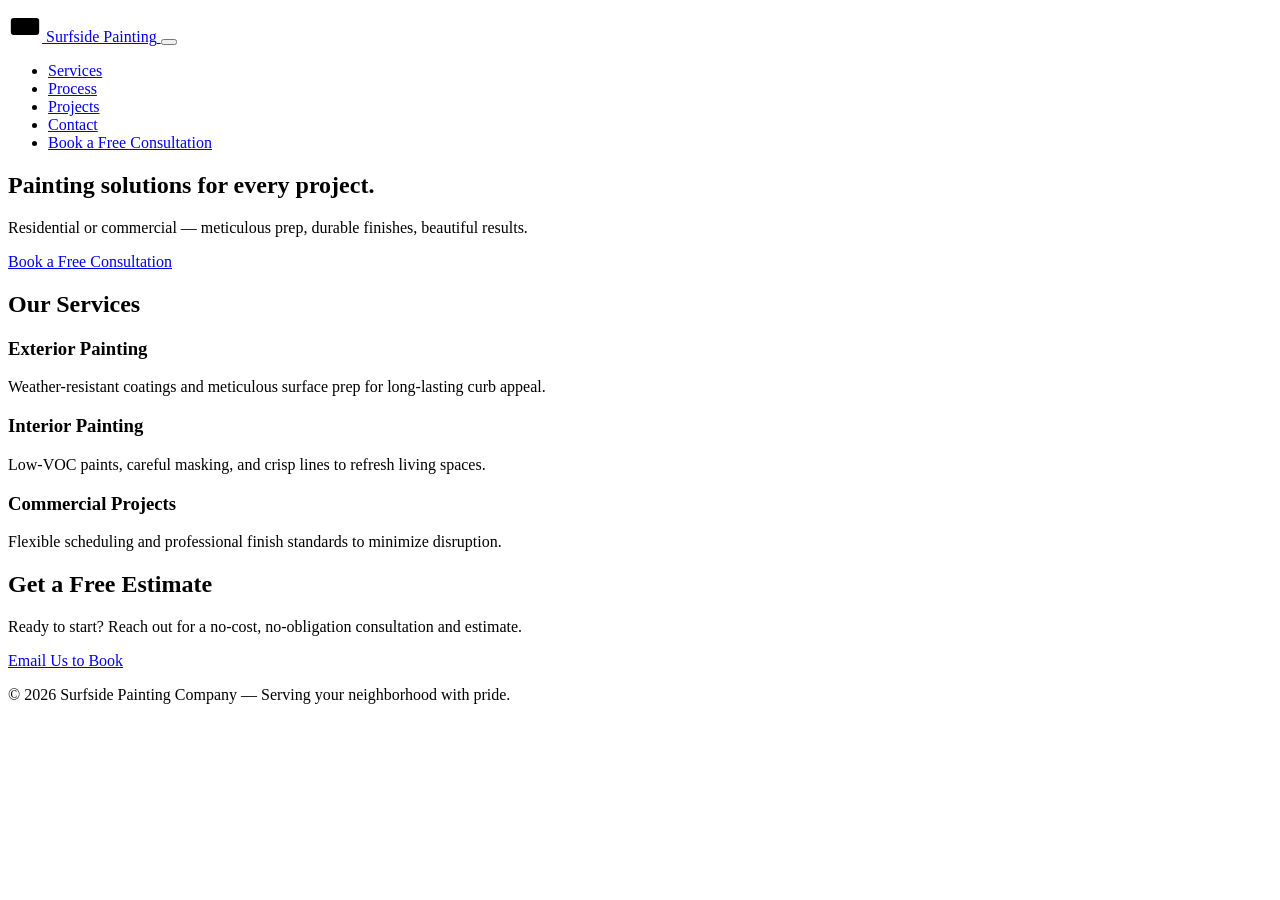
==== commit e809afe5: "Update print statement from 'Hello' to 'Goodbye'" ====
--- a/index.htm
+++ b/index.htm
@@ -1,294 +1,104 @@
-<!DOCTYPE html>
-<!-- saved from url=(0037)https://www.vargasconstructionus.com/ -->
-<html data-wf-domain="www.vargasconstructionus.com" data-wf-page="6597ee674a946388f0d83d67" data-wf-site="6597ee674a946388f0d83d6b" lang="en" class="w-mod-js w-mod-ix wf-librebaskerville-n4-active wf-librebaskerville-i4-active wf-librebaskerville-n7-active wf-sourcesans3-n3-active wf-sourcesans3-n4-active wf-sourcesans3-n5-active wf-sourcesans3-n6-active wf-sourcesans3-n7-active wf-sourcesans3-n8-active wf-cormorantgaramond-n3-active wf-cormorantgaramond-n4-active wf-cormorantgaramond-n5-active wf-cormorantgaramond-n6-active wf-active lenis lenis-smooth lenis-scrolling" data-uw-w-loader=""><head><meta http-equiv="Content-Type" content="text/html; charset=UTF-8"><style>.wf-force-outline-none[tabindex="-1"]:focus{outline:none;}</style><meta http-equiv="origin-trial" content="A7vZI3v+Gz7JfuRolKNM4Aff6zaGuT7X0mf3wtoZTnKv6497cVMnhy03KDqX7kBz/q/[base64]"><title>Premier ADU Builders in California - Transform Your Space | Vargas Construction</title><meta content="Elevate your property with Vargas Construction, California&#39;s leading ADU specialists. Discover bespoke, high-quality ADU solutions designed to meet your unique needs. Start your journey towards a stylish, functional living space today." name="description"><meta content="Premier ADU Builders in California - Transform Your Space | Vargas Construction" property="og:title"><meta content="Elevate your property with Vargas Construction, California&#39;s leading ADU specialists. Discover bespoke, high-quality ADU solutions designed to meet your unique needs. Start your journey towards a stylish, functional living space today." property="og:description"><meta content="https://cdn.prod.website-files.com/6597ee674a946388f0d83d6b/65a553ba133784500e0eef97_Vargas-construction-ADU_meta-image.webp" property="og:image"><meta content="Premier ADU Builders in California - Transform Your Space | Vargas Construction" property="twitter:title"><meta content="Elevate your property with Vargas Construction, California&#39;s leading ADU specialists. Discover bespoke, high-quality ADU solutions designed to meet your unique needs. Start your journey towards a stylish, functional living space today." property="twitter:description"><meta content="https://cdn.prod.website-files.com/6597ee674a946388f0d83d6b/65a553ba133784500e0eef97_Vargas-construction-ADU_meta-image.webp" property="twitter:image"><meta property="og:type" content="website"><meta content="summary_large_image" name="twitter:card"><meta content="width=device-width, initial-scale=1" name="viewport"><link href="./Premier ADU Builders in California - Transform Your Space _ Vargas Construction_files/vargas-construction.shared.552a909a5.min.css" rel="stylesheet" type="text/css"><link href="https://fonts.googleapis.com/" rel="preconnect"><link href="https://fonts.gstatic.com/" rel="preconnect" crossorigin="anonymous"><script type="text/javascript" async="" charset="utf-8" src="./Premier ADU Builders in California - Transform Your Space _ Vargas Construction_files/recaptcha__en.js" crossorigin="anonymous" integrity="sha384-8WjoTBgSGHNwI9qISBgptudGYLxGXiMVQl+YQPMNRFGJm3ndbR2G+UTHBs5nLqq+"></script><script src="./Premier ADU Builders in California - Transform Your Space _ Vargas Construction_files/webfont.js" type="text/javascript"></script><link rel="stylesheet" href="./Premier ADU Builders in California - Transform Your Space _ Vargas Construction_files/css" media="all"><script type="text/javascript">WebFont.load({  google: {    families: ["Libre Baskerville:regular,italic,700","Source Sans 3:300,regular,500,600,700,800","Cormorant Garamond:300,regular,500,600"]  }});</script><script type="text/javascript">!function(o,c){var n=c.documentElement,t=" w-mod-";n.className+=t+"js",("ontouchstart"in o||o.DocumentTouch&&c instanceof DocumentTouch)&&(n.className+=t+"touch")}(window,document);</script><link href="https://cdn.prod.website-files.com/6597ee674a946388f0d83d6b/65a55ab1282d5e688fc5b5d6_Favicon.png" rel="shortcut icon" type="image/x-icon"><link href="https://cdn.prod.website-files.com/6597ee674a946388f0d83d6b/65a55ab35ca62bc5fdf65b63_Webclip.png" rel="apple-touch-icon"><link href="https://www.vargasconstructionus.com/" rel="canonical"><script async="" src="./Premier ADU Builders in California - Transform Your Space _ Vargas Construction_files/js"></script><script type="text/javascript">window.dataLayer = window.dataLayer || [];function gtag(){dataLayer.push(arguments);}gtag('set', 'developer_id.dZGVlNj', true);gtag('js', new Date());gtag('config', 'G-D6SESYF0K6');</script><script src="./Premier ADU Builders in California - Transform Your Space _ Vargas Construction_files/api.js" type="text/javascript"></script><meta property="og:url" content="https://www.vargasconstructionus.com/">
+<!doctype html>
+<html lang="en">
+<head>
+  <meta charset="utf-8" />
+  <meta name="viewport" content="width=device-width,initial-scale=1" />
+  <title>Surfside Painting Company</title>
+  <link rel="stylesheet" href="styles.css">
+</head>
+<body>
+  <!-- Sticky navigation -->
+  <header class="site-header" role="banner">
+    <nav class="nav container" aria-label="Main navigation">
+      <a class="brand" href="#" aria-label="Surfside Painting Company home">
+        <svg class="logo" width="34" height="34" viewBox="0 0 24 24" aria-hidden="true" focusable="false">
+          <rect x="2" y="7" width="20" height="12" rx="2" fill="var(--cream)"></rect>
+          <path d="M2 10 L12 2 L22 10" stroke="var(--light-blue)" stroke-width="2" fill="none" />
+        </svg>
+        <span class="brand-text">Surfside Painting</span>
+      </a>
 
-<script async="" src="./Premier ADU Builders in California - Transform Your Space _ Vargas Construction_files/countUp.js"></script>
+      <button class="nav-toggle" aria-controls="primary-navigation" aria-expanded="false" aria-label="Toggle navigation">
+        <span class="hamburger"></span>
+      </button>
 
-<style>
-    .lenis.lenis-smooth {
-      scroll-behavior: auto;  
-    }
-    html.lenis {
-      height: auto;
-    }
-</style><link href="./Premier ADU Builders in California - Transform Your Space _ Vargas Construction_files/widget_base.css" type="text/css" rel="stylesheet"></head><body><div class="uwy userway_p6" data-uw-feature-ignore="true" data-uw-rm-ignore="true" title="Accessibility Menu" style="background-color: transparent !important; overflow: initial !important;"><div class="userway_buttons_wrapper"><div class="ulsti hidden userway_dark" id="userwayLstIcon" aria-label="Translations Menu" role="button" tabindex="0" aria-haspopup="dialog" data-uw-s19-ignore="" title="Translations Menu" style="background: rgb(56, 56, 56) !important;"><span class="uiiw"></span><div class="ups"><img width="43" height="43" data-uw-rm-ignore="" class="si_w" aria-hidden="true" alt="Spinner: White decorative" src="./Premier ADU Builders in California - Transform Your Space _ Vargas Construction_files/spin_wh.svg"></div><span class="usr lst-spacer"></span></div><div class="uai userway_dark" id="userwayAccessibilityIcon" aria-label="Accessibility Menu" role="button" tabindex="0" aria-haspopup="dialog" title="Accessibility Menu" style="background: rgb(56, 56, 56) !important;"><span class="uiiw"><img data-uw-rm-ignore="" class="ui_w" role="presentation" alt="" src="./Premier ADU Builders in California - Transform Your Space _ Vargas Construction_files/body_wh.svg"></span><div class="ups"><img width="43" height="43" data-uw-rm-ignore="" class="si_w" aria-hidden="true" alt="Spinner: White decorative" src="./Premier ADU Builders in California - Transform Your Space _ Vargas Construction_files/spin_wh.svg"></div><span class="usr"></span></div><div class="uwaw-dictionary-tooltip"></div></div><iframe class="uwif userway_p6" data-uw-ignore-translate="true" name="userway" title="UserWay Accessibility Menu" allow="clipboard-write" style="max-width: 100vw !important; visibility: visible !important; opacity: 1 !important; color-scheme: light !important;" src="./Premier ADU Builders in California - Transform Your Space _ Vargas Construction_files/saved_resource.html"></iframe></div><div class="uw-s10-bottom-ruler-guide"></div><div class="uw-s10-right-ruler-guide"></div><div class="uw-s10-left-ruler-guide"></div><div class="uw-s10-reading-guide"><div class="uw-s10-reading-guide__arrow"></div></div><div class="uw-s12-tooltip" aria-hidden="true"></div><div class="page-wrapper"><div class="global-styles w-embed"><style>
+      <ul id="primary-navigation" class="nav-links">
+        <li><a href="#services">Services</a></li>
+        <li><a href="#process">Process</a></li>
+        <li><a href="#projects">Projects</a></li>
+        <li><a href="#contact">Contact</a></li>
+        <li><a class="cta cta-inline" href="#book">Book a Free Consultation</a></li>
+      </ul>
+    </nav>
+  </header>
 
-/* Make text look crisper and more legible in all browsers */
-body {
-  -webkit-font-smoothing: antialiased;
-  -moz-osx-font-smoothing: grayscale;
-  font-smoothing: antialiased;
-  text-rendering: optimizeLegibility;
-}
+  <!-- Hero -->
+  <main>
+    <section class="hero" role="region" aria-label="Hero">
+      <div class="hero-overlay">
+        <div class="hero-content container">
+          <h1>Painting solutions for every project.</h1>
+          <p class="sub">Residential or commercial — meticulous prep, durable finishes, beautiful results.</p>
+          <a class="cta cta-hero" href="#book">Book a Free Consultation</a>
+        </div>
+      </div>
+    </section>
 
-/* Focus state style for keyboard navigation for the focusable elements */
-*[tabindex]:focus-visible,
-  input[type="file"]:focus-visible {
-   outline: 0.125rem solid #4d65ff;
-   outline-offset: 0.125rem;
-}
+    <!-- Example content sections -->
+    <section id="services" class="section container">
+      <h2>Our Services</h2>
+      <div class="cards">
+        <article class="card">
+          <h3>Exterior Painting</h3>
+          <p>Weather-resistant coatings and meticulous surface prep for long-lasting curb appeal.</p>
+        </article>
+        <article class="card">
+          <h3>Interior Painting</h3>
+          <p>Low-VOC paints, careful masking, and crisp lines to refresh living spaces.</p>
+        </article>
+        <article class="card">
+          <h3>Commercial Projects</h3>
+          <p>Flexible scheduling and professional finish standards to minimize disruption.</p>
+        </article>
+      </div>
+    </section>
 
-/* Get rid of top margin on first element in any rich text element */
-.w-richtext > :not(div):first-child, .w-richtext > div:first-child > :first-child {
-  margin-top: 0 !important;
-}
+    <section id="contact" class="section container">
+      <h2>Get a Free Estimate</h2>
+      <p>Ready to start? Reach out for a no-cost, no-obligation consultation and estimate.</p>
+      <a id="book" class="cta cta-secondary" href="mailto:hello@surfsidepainting.example?subject=Free%20Consultation">Email Us to Book</a>
+    </section>
 
-/* Get rid of bottom margin on last element in any rich text element */
-.w-richtext>:last-child, .w-richtext ol li:last-child, .w-richtext ul li:last-child {
-	margin-bottom: 0 !important;
-}
+    <footer class="site-footer">
+      <div class="container">
+        <p>© <span id="year"></span> Surfside Painting Company — Serving your neighborhood with pride.</p>
+      </div>
+    </footer>
+  </main>
 
-/* Prevent all click and hover interaction with an element */
-.pointer-events-off {
-	pointer-events: none;
-}
+  <script>
+    // Small script for nav toggle and dynamic year
+    (function () {
+      const toggle = document.querySelector('.nav-toggle');
+      const nav = document.getElementById('primary-navigation');
 
-/* Enables all click and hover interaction with an element */
-.pointer-events-on {
-  pointer-events: auto;
-}
+      toggle.addEventListener('click', function () {
+        const expanded = this.getAttribute('aria-expanded') === 'true';
+        this.setAttribute('aria-expanded', String(!expanded));
+        nav.classList.toggle('nav-open');
+      });
 
-/* Create a class of .div-square which maintains a 1:1 dimension of a div */
-.div-square::after {
-	content: "";
-	display: block;
-	padding-bottom: 100%;
-}
+      // Close nav when a link is clicked (mobile)
+      nav.addEventListener('click', (e) => {
+        if (e.target.tagName === 'A' && window.innerWidth < 900) {
+          nav.classList.remove('nav-open');
+          toggle.setAttribute('aria-expanded', 'false');
+        }
+      });
 
-/* Make sure containers never lose their center alignment */
-.container-medium,.container-small, .container-large {
-	margin-right: auto !important;
-  margin-left: auto !important;
-}
-
-/* 
-Make the following elements inherit typography styles from the parent and not have hardcoded values. 
-Important: You will not be able to style for example "All Links" in Designer with this CSS applied.
-Uncomment this CSS to use it in the project. Leave this message for future hand-off.
-*/
-/*
-a,
-.w-input,
-.w-select,
-.w-tab-link,
-.w-nav-link,
-.w-dropdown-btn,
-.w-dropdown-toggle,
-.w-dropdown-link {
-  color: inherit;
-  text-decoration: inherit;
-  font-size: inherit;
-}
-*/
-
-/* Apply "..." after 3 lines of text */
-.text-style-3lines {
-	display: -webkit-box;
-	overflow: hidden;
-	-webkit-line-clamp: 3;
-	-webkit-box-orient: vertical;
-}
-
-/* Apply "..." after 2 lines of text */
-.text-style-2lines {
-	display: -webkit-box;
-	overflow: hidden;
-	-webkit-line-clamp: 2;
-	-webkit-box-orient: vertical;
-}
-
-/* Adds inline flex display */
-.display-inlineflex {
-  display: inline-flex;
-}
-
-/* These classes are never overwritten */
-.hide {
-  display: none !important;
-}
-
-@media screen and (max-width: 991px) {
-    .hide, .hide-tablet {
-        display: none !important;
-    }
-}
-  @media screen and (max-width: 767px) {
-    .hide-mobile-landscape{
-      display: none !important;
-    }
-}
-  @media screen and (max-width: 479px) {
-    .hide-mobile{
-      display: none !important;
-    }
-}
- 
-.margin-0 {
-  margin: 0rem !important;
-}
-  
-.padding-0 {
-  padding: 0rem !important;
-}
-
-.spacing-clean {
-padding: 0rem !important;
-margin: 0rem !important;
-}
-
-.margin-top {
-  margin-right: 0rem !important;
-  margin-bottom: 0rem !important;
-  margin-left: 0rem !important;
-}
-
-.padding-top {
-  padding-right: 0rem !important;
-  padding-bottom: 0rem !important;
-  padding-left: 0rem !important;
-}
-  
-.margin-right {
-  margin-top: 0rem !important;
-  margin-bottom: 0rem !important;
-  margin-left: 0rem !important;
-}
-
-.padding-right {
-  padding-top: 0rem !important;
-  padding-bottom: 0rem !important;
-  padding-left: 0rem !important;
-}
-
-.margin-bottom {
-  margin-top: 0rem !important;
-  margin-right: 0rem !important;
-  margin-left: 0rem !important;
-}
-
-.padding-bottom {
-  padding-top: 0rem !important;
-  padding-right: 0rem !important;
-  padding-left: 0rem !important;
-}
-
-.margin-left {
-  margin-top: 0rem !important;
-  margin-right: 0rem !important;
-  margin-bottom: 0rem !important;
-}
-  
-.padding-left {
-  padding-top: 0rem !important;
-  padding-right: 0rem !important;
-  padding-bottom: 0rem !important;
-}
-  
-.margin-horizontal {
-  margin-top: 0rem !important;
-  margin-bottom: 0rem !important;
-}
-
-.padding-horizontal {
-  padding-top: 0rem !important;
-  padding-bottom: 0rem !important;
-}
-
-.margin-vertical {
-  margin-right: 0rem !important;
-  margin-left: 0rem !important;
-}
-  
-.padding-vertical {
-  padding-right: 0rem !important;
-  padding-left: 0rem !important;
-}
-
-</style></div><div data-collapse="medium" data-animation="default" data-duration="400" fs-scrolldisable-element="smart-nav" data-easing="ease" data-easing2="ease" role="banner" class="navbar2_component w-nav"><div class="navbar2_container"><a href="https://www.vargasconstructionus.com/" aria-current="page" class="navbar2_logo-link w-nav-brand w--current" aria-label="home"><img src="./Premier ADU Builders in California - Transform Your Space _ Vargas Construction_files/659da90bb766b12fd7560d77_vargas_whitebackground-removebg-preview 1.png" loading="lazy" alt="" class="navbar2_logo"></a><nav role="navigation" id="w-node-_329ff7cd-a000-6412-1b93-0352e2ae38fa-e2ae38f6" class="navbar2_menu is-page-height-tablet w-nav-menu"><a href="https://www.vargasconstructionus.com/about" class="navbar2_link w-nav-link">About Us</a><a href="https://www.vargasconstructionus.com/services" class="navbar2_link w-nav-link">Services</a><a href="https://www.vargasconstructionus.com/projects" class="navbar2_link w-nav-link">Projects</a><div data-hover="false" data-delay="200" data-w-id="af41f346-36e5-3907-8449-1fbba70d89d5" class="navbar3_menu-dropdown w-dropdown"><div class="navbar3_dropdown-toggle w-dropdown-toggle" id="w-dropdown-toggle-0" aria-controls="w-dropdown-list-0" aria-haspopup="menu" aria-expanded="false" role="button" tabindex="0"><div>Locations</div><div class="dropdown-chevron w-embed"><svg width=" 100%" height=" 100%" viewBox="0 0 16 16" fill="none" xmlns="http://www.w3.org/2000/svg">
-<path fill-rule="evenodd" clip-rule="evenodd" d="M2.55806 6.29544C2.46043 6.19781 2.46043 6.03952 2.55806 5.94189L3.44195 5.058C3.53958 4.96037 3.69787 4.96037 3.7955 5.058L8.00001 9.26251L12.2045 5.058C12.3021 4.96037 12.4604 4.96037 12.5581 5.058L13.4419 5.94189C13.5396 6.03952 13.5396 6.19781 13.4419 6.29544L8.17678 11.5606C8.07915 11.6582 7.92086 11.6582 7.82323 11.5606L2.55806 6.29544Z" fill="currentColor"></path>
-</svg></div></div><nav data-w-id="af41f346-36e5-3907-8449-1fbba70d89da" class="navbar3_dropdown-list w-dropdown-list" id="w-dropdown-list-0" aria-labelledby="w-dropdown-toggle-0" style="transform: translate3d(0px, 3rem, 0px) scale3d(1, 1, 1) rotateX(0deg) rotateY(0deg) rotateZ(0deg) skew(0deg, 0deg); transform-style: preserve-3d; opacity: 0;"><div class="collection-list-wrapper w-dyn-list"><div role="list" class="w-dyn-items"><div role="listitem" class="w-dyn-item"><a href="https://www.vargasconstructionus.com/locations/san-jose" class="navbar3_dropdown-link w-dropdown-link" tabindex="0">San Jose</a></div><div role="listitem" class="w-dyn-item"><a href="https://www.vargasconstructionus.com/locations/alamo" class="navbar3_dropdown-link w-dropdown-link" tabindex="0">Alamo</a></div><div role="listitem" class="w-dyn-item"><a href="https://www.vargasconstructionus.com/locations/fremont" class="navbar3_dropdown-link w-dropdown-link" tabindex="0">Fremont</a></div><div role="listitem" class="w-dyn-item"><a href="https://www.vargasconstructionus.com/locations/san-ramon" class="navbar3_dropdown-link w-dropdown-link" tabindex="0">San Ramon</a></div><div role="listitem" class="w-dyn-item"><a href="https://www.vargasconstructionus.com/locations/oakland" class="navbar3_dropdown-link w-dropdown-link" tabindex="0">Oakland</a></div></div></div></nav></div><a href="https://www.vargasconstructionus.com/contact-us" class="button hide-destop-mobile-landscape w-nav-link">Book a Free Consultation</a></nav><div id="w-node-_329ff7cd-a000-6412-1b93-0352e2ae390d-e2ae38f6" class="navbar2_button-wrapper"><a href="https://www.vargasconstructionus.com/contact-us" class="button hide-mobile-portrait w-button">Book a Free Consultation</a><div class="navbar2_menu-button w-nav-button" style="-webkit-user-select: text;" aria-label="menu" role="button" tabindex="0" aria-controls="w-nav-overlay-0" aria-haspopup="menu" aria-expanded="false"><div class="menu-icon2"><div class="menu-icon2_line-top"></div><div class="menu-icon2_line-middle"><div class="menu-icon_line-middle-inner"></div></div><div class="menu-icon2_line-bottom"></div></div></div></div></div><div class="w-nav-overlay" data-wf-ignore="" id="w-nav-overlay-0"></div></div><main class="main-wrapper"><header class="section_header33"><div class="padding-global"><div class="container-small"><div class="header33_content"><div class="padding-section-large"><div class="text-align-center"><h1 data-w-id="0c8b3f1f-18dc-1c4a-bc6f-4c66af6e9880" style="transform: translate3d(0px, 0rem, 0px) scale3d(1, 1, 1) rotateX(0deg) rotateY(0deg) rotateZ(0deg) skew(0deg, 0deg); transform-style: preserve-3d; opacity: 1;" class="home-heroh1">Build Your Dream Home with <span class="text-span-gold">Vargas Construction</span></h1><div class="spacer-small-3"></div><p data-w-id="50cba729-d669-d3a8-ecb8-342e2291031a" style="opacity: 1; transform: translate3d(0px, 0rem, 0px) scale3d(1, 1, 1) rotateX(0deg) rotateY(0deg) rotateZ(0deg) skew(0deg, 0deg); transform-style: preserve-3d;" class="text-size-medium text-color-white">Discover the pinnacle of homebuilding with Vargas Construction’s expertise in single-family homes and custom ADUs. As a specialized general contractor, our commitment is to craft homes that embody innovation, quality, and style – designed for your future.</p><div class="spacer-medium"></div><div class="button-group is-center"><a data-w-id="50cba729-d669-d3a8-ecb8-342e2291031e" style="opacity: 1; transform: translate3d(0px, 0rem, 0px) scale3d(1, 1, 1) rotateX(0deg) rotateY(0deg) rotateZ(0deg) skew(0deg, 0deg); transform-style: preserve-3d;" href="https://www.vargasconstructionus.com/contact-us" class="button is-secondary is-alternate w-button">Book a Free Consultation</a></div></div></div></div></div></div><div class="header33_background-video-wrapper"><div class="video-overlay-layer"></div><div data-poster-url="https://cdn.prod.website-files.com/6597ee674a946388f0d83d6b/65afac2eede231819e7f3eac_vargas-construction-adus_banner-video-poster-00001.jpg" data-video-urls="https://cdn.prod.website-files.com/6597ee674a946388f0d83d6b/65afac2eede231819e7f3eac_vargas-construction-adus_banner-video-transcode.mp4,https://cdn.prod.website-files.com/6597ee674a946388f0d83d6b/65afac2eede231819e7f3eac_vargas-construction-adus_banner-video-transcode.webm" data-autoplay="true" data-loop="true" data-wf-ignore="true" data-beta-bgvideo-upgrade="false" class="header33_background-video w-background-video w-background-video-atom"><video id="50cba729-d669-d3a8-ecb8-342e22910324-video" autoplay="" loop="" style="background-image:url(&quot;https://cdn.prod.website-files.com/6597ee674a946388f0d83d6b/65afac2eede231819e7f3eac_vargas-construction-adus_banner-video-poster-00001.jpg&quot;)" muted="" playsinline="" data-wf-ignore="true" data-object-fit="cover"><source src="https://cdn.prod.website-files.com/6597ee674a946388f0d83d6b/65afac2eede231819e7f3eac_vargas-construction-adus_banner-video-transcode.mp4" data-wf-ignore="true"><source src="https://cdn.prod.website-files.com/6597ee674a946388f0d83d6b/65afac2eede231819e7f3eac_vargas-construction-adus_banner-video-transcode.webm" data-wf-ignore="true"></video></div></div></header><section data-w-id="39e21046-adbf-8d35-368c-64aafd6c509e" class="section_stats1"><div class="padding-global"><div class="container-large"><div class="padding-section-medium"><div class="stats1_component"><div class="w-layout-grid stats1_content"><div class="stats1_content-left anim8_sfr" style="transform: translate3d(1rem, 0px, 0px) scale3d(1, 1, 1) rotateX(0deg) rotateY(0deg) rotateZ(0deg) skew(0deg, 0deg); transform-style: preserve-3d; opacity: 0;"><h2 data-w-id="39e21046-adbf-8d35-368c-64aafd6c50a8" style="opacity: 0; transform: translate3d(1rem, 0px, 0px) scale3d(1, 1, 1) rotateX(0deg) rotateY(0deg) rotateZ(0deg) skew(0deg, 0deg); transform-style: preserve-3d;">Transform Your Space with <span class="text-span-dark-gold">Expert ADU Construction</span></h2></div><div class="stats1_content-right anim8_sfr-d15" style="transform: translate3d(1rem, 0px, 0px) scale3d(1, 1, 1) rotateX(0deg) rotateY(0deg) rotateZ(0deg) skew(0deg, 0deg); transform-style: preserve-3d; opacity: 0;"><p>Vargas Construction specializes in designing and building Accessory Dwelling Units that provide comfort, style, and value. Our custom ADUs are perfect for homeowners looking to add a rental income source, accommodate family, or simply extend their living space. <br><br>With a seamless process from design to build, we ensure each ADU meets your specific needs while enhancing your property's appeal.</p><div class="spacer-medium"></div><div class="button-group"><a href="https://www.vargasconstructionus.com/about" class="button w-button">Learn More About Vargas</a></div></div></div><div class="spacer-xxlarge"></div><div class="w-layout-grid stats1_list"><div class="stats1_item"><div class="number-wrapper anim8_slide-up" style="transform: translate3d(0px, 2rem, 0px) scale3d(1, 1, 1) rotateX(0deg) rotateY(0deg) rotateZ(0deg) skew(0deg, 0deg); transform-style: preserve-3d; opacity: 0;"><div id="number1" class="stats1_number">5</div><div class="stats1_number hide">+</div></div><div class="spacer-xxsmall-3"></div><h3 class="heading-style-h6">Projects Completed</h3></div><div class="stats1_item"><div class="number-wrapper anim8_su-d15" style="transform: translate3d(0px, 2rem, 0px) scale3d(1, 1, 1) rotateX(0deg) rotateY(0deg) rotateZ(0deg) skew(0deg, 0deg); transform-style: preserve-3d; opacity: 0;"><div id="number2" class="stats1_number">100</div><div class="stats1_number">%</div></div><div class="spacer-xxsmall-3"></div><h3 class="heading-style-h6">Customer Satisfaction</h3></div><div class="stats1_item"><div class="number-wrapper anim8_su-d30" style="transform: translate3d(0px, 2rem, 0px) scale3d(1, 1, 1) rotateX(0deg) rotateY(0deg) rotateZ(0deg) skew(0deg, 0deg); transform-style: preserve-3d; opacity: 0;"><div id="number3" class="stats1_number">25</div><div class="stats1_number">+</div></div><div class="spacer-xxsmall-3"></div><h3 class="heading-style-h6">Years of experience</h3></div></div></div></div></div></div></section><section class="section_layout8"><div class="padding-global"><div class="container-large"><div class="padding-section-large"><div class="w-layout-grid layout8_component"><div class="layout8_content"><div class="anim8_sfr" style="transform: translate3d(1rem, 0px, 0px) scale3d(1, 1, 1) rotateX(0deg) rotateY(0deg) rotateZ(0deg) skew(0deg, 0deg); transform-style: preserve-3d; opacity: 0;">Our Process</div><div class="spacer-xsmall-7"></div><h2 class="anim8_sfr-d15" style="transform: translate3d(1rem, 0px, 0px) scale3d(1, 1, 1) rotateX(0deg) rotateY(0deg) rotateZ(0deg) skew(0deg, 0deg); transform-style: preserve-3d; opacity: 0;">Streamlined ADU <span class="text-span-dark-gold">Construction Process</span></h2><div class="spacer-small-3"></div><p class="text-size-medium anim8_sfr-d15" style="transform: translate3d(1rem, 0px, 0px) scale3d(1, 1, 1) rotateX(0deg) rotateY(0deg) rotateZ(0deg) skew(0deg, 0deg); transform-style: preserve-3d; opacity: 0;">Discover how Vargas Construction turns your backyard into a bespoke living space with our simplified process:</p><div class="spacer-medium"></div><div class="w-layout-grid layout8_item-list"><div id="w-node-_1ce41bc1-b135-94f7-5b0f-08d97e95fe43-7e95fe33" class="layout8_item anim8_sfr" style="transform: translate3d(1rem, 0px, 0px) scale3d(1, 1, 1) rotateX(0deg) rotateY(0deg) rotateZ(0deg) skew(0deg, 0deg); transform-style: preserve-3d; opacity: 0;"><div class="layout8_item-icon-wrapper"><div class="icon-embed-xsmall text-color-gold w-embed"><svg xmlns="http://www.w3.org/2000/svg" xmlns:xlink="http://www.w3.org/1999/xlink" aria-hidden="true" role="img" class="iconify iconify--tabler" width="100%" height="100%" preserveAspectRatio="xMidYMid meet" viewBox="0 0 24 24"><g fill="none" stroke="currentColor" stroke-linecap="round" stroke-linejoin="round" stroke-width="2"><rect width="16" height="16" x="4" y="5" rx="2"></rect><path d="M16 3v4M8 3v4m-4 4h16m-9 4h1m0 0v3"></path></g></svg></div></div><div class="layout8_item-text-wrapper"><h3 class="heading-style-h4">1. Schedule a Home Visit</h3><div class="spacer-xxsmall"></div><p>Our expert team will assess your backyard, discuss your needs, and confirm that your space is ideal for an ADU.</p></div></div><div id="w-node-_1ce41bc1-b135-94f7-5b0f-08d97e95fe4c-7e95fe33" class="layout8_item anim8_sfr-d15" style="transform: translate3d(1rem, 0px, 0px) scale3d(1, 1, 1) rotateX(0deg) rotateY(0deg) rotateZ(0deg) skew(0deg, 0deg); transform-style: preserve-3d; opacity: 0;"><div class="layout8_item-icon-wrapper"><div class="icon-embed-xsmall text-color-gold w-embed"><svg xmlns="http://www.w3.org/2000/svg" xmlns:xlink="http://www.w3.org/1999/xlink" aria-hidden="true" role="img" class="iconify iconify--tabler" width="100%" height="100%" preserveAspectRatio="xMidYMid meet" viewBox="0 0 24 24"><g fill="none" stroke="currentColor" stroke-linecap="round" stroke-linejoin="round" stroke-width="2"><path d="M9 21v-6a2 2 0 0 1 2-2h2c.645 0 1.218.305 1.584.78"></path><path d="M20.004 11.004L12 3l-9 9h2v7a2 2 0 0 0 2 2h4m7.42-5.39a2.1 2.1 0 0 1 2.97 2.97L18 22h-3v-3l3.42-3.39z"></path></g></svg></div></div><div class="layout8_item-text-wrapper"><h3 class="heading-style-h4">2. Custom Design &amp; Build</h3><div class="spacer-xxsmall"></div><p>Tailored to your vision and lifestyle, we create and construct your ADU, handling all details from design to permits.</p></div></div><div id="w-node-_1ce41bc1-b135-94f7-5b0f-08d97e95fe55-7e95fe33" class="layout8_item anim8_sfr-d30" style="transform: translate3d(2rem, 0px, 0px) scale3d(1, 1, 1) rotateX(0deg) rotateY(0deg) rotateZ(0deg) skew(0deg, 0deg); transform-style: preserve-3d; opacity: 0;"><div class="layout8_item-icon-wrapper"><div class="icon-embed-xsmall text-color-gold w-embed"><svg xmlns="http://www.w3.org/2000/svg" xmlns:xlink="http://www.w3.org/1999/xlink" aria-hidden="true" role="img" class="iconify iconify--tabler" width="100%" height="100%" preserveAspectRatio="xMidYMid meet" viewBox="0 0 24 24"><g fill="none" stroke="currentColor" stroke-linecap="round" stroke-linejoin="round" stroke-width="2"><path d="M6 21h6m-3 0V3L3 9h18M9 3l10 6"></path><path d="M17 9v4a2 2 0 1 1-2 2"></path></g></svg></div></div><div class="layout8_item-text-wrapper"><h3 class="heading-style-h4">3. Completion and Handover</h3><div class="spacer-xxsmall"></div><p>We take care of the construction from start to finish, culminating in a meticulous final inspection and the keys to your new space.</p></div></div></div><div class="spacer-medium"></div><div class="button-group"><a href="https://www.vargasconstructionus.com/contact-us" class="button w-button">Book a Free Consultation</a></div></div><div data-poster-url="https://cdn.prod.website-files.com/6597ee674a946388f0d83d6b/65afb7babc1384117a1731de_vargas-construction_our-process-video-poster-00001.jpg" data-video-urls="https://cdn.prod.website-files.com/6597ee674a946388f0d83d6b/65afb7babc1384117a1731de_vargas-construction_our-process-video-transcode.mp4,https://cdn.prod.website-files.com/6597ee674a946388f0d83d6b/65afb7babc1384117a1731de_vargas-construction_our-process-video-transcode.webm" data-autoplay="true" data-loop="true" data-wf-ignore="true" id="w-node-_1ce41bc1-b135-94f7-5b0f-08d97e95fe62-7e95fe33" class="process-video anim8_slide-up w-background-video w-background-video-atom" style="transform: translate3d(0px, 2rem, 0px) scale3d(1, 1, 1) rotateX(0deg) rotateY(0deg) rotateZ(0deg) skew(0deg, 0deg); transform-style: preserve-3d; opacity: 0;"><video id="1ce41bc1-b135-94f7-5b0f-08d97e95fe62-video" autoplay="" loop="" style="background-image:url(&quot;https://cdn.prod.website-files.com/6597ee674a946388f0d83d6b/65afb7babc1384117a1731de_vargas-construction_our-process-video-poster-00001.jpg&quot;)" muted="" playsinline="" data-wf-ignore="true" data-object-fit="cover"><source src="https://cdn.prod.website-files.com/6597ee674a946388f0d83d6b/65afb7babc1384117a1731de_vargas-construction_our-process-video-transcode.mp4" data-wf-ignore="true"><source src="https://cdn.prod.website-files.com/6597ee674a946388f0d83d6b/65afb7babc1384117a1731de_vargas-construction_our-process-video-transcode.webm" data-wf-ignore="true"></video></div></div></div></div></div></section><section class="section_layout395 background-color-black"><div class="padding-global"><div class="container-large"><div class="padding-section-large"><div class="max-width-large"><div class="text-weight-semibold">Our Range</div><div class="spacer-xsmall-4"></div><h2>Explore Our <span class="text-span-light-gold">Custom ADU Solutions</span>, Tailored to Your Lifestyle.</h2><div class="spacer-small-3"></div><p class="text-size-medium">Discover tailored ADU options that fit your space and style. Whether it's for family, rental, or work, we build solutions that bring your vision to life.</p></div><div class="spacer-xxlarge"></div><div class="w-dyn-list"><div role="list" class="adus-collection-list _3-col w-dyn-items"><div role="listitem" class="w-dyn-item"><div class="layout395_card anim8_slide-up" style="transform: translate3d(0px, 2rem, 0px) scale3d(1, 1, 1) rotateX(0deg) rotateY(0deg) rotateZ(0deg) skew(0deg, 0deg); transform-style: preserve-3d; opacity: 0;"><a href="https://www.vargasconstructionus.com/adus/whole-home-construction" class="layout395_card-image-wrapper w-inline-block"><img loading="lazy" alt="Whole Home Construction" src="./Premier ADU Builders in California - Transform Your Space _ Vargas Construction_files/684f94d73e909a6bcbb117e9_D08_6979.avif" class="layout395_card-image" style="transform: translate3d(0px, 0px, 0px) scale3d(1, 1, 1) rotateX(0deg) rotateY(0deg) rotateZ(0deg) skew(0deg, 0deg); transform-style: preserve-3d;"><div class="adu-overlay-wrapper" style="opacity: 0;"><div class="adu-overlay_text-wrap"><div class="adu-overlay-text" style="transform: translate3d(0px, 101%, 0px) scale3d(1, 1, 1) rotateX(0deg) rotateY(0deg) rotateZ(0deg) skew(0deg, 0deg); transform-style: preserve-3d;">View ADU</div></div><div class="horizontal-line" style="width: 0%;"></div></div></a><div class="layout395_card-content"><div class="layout395_card-content-top"><div class="adu-preview-heading">Whole Home Construction</div><div class="spacer-xxsmall-4"></div><a href="https://www.vargasconstructionus.com/adus/whole-home-construction" class="adu-preview-heading-wrap w-inline-block"><h3 class="heading-style-h4 text-color-white">From Blueprint to Reality: Your Partner in Whole Home Construction</h3></a><div class="spacer-xsmall-4"></div><p class="text-style-3lines">Vargas Construction offers comprehensive whole home construction services designed to take your dream from blueprint to reality. With expert planning, design, and execution, we ensure a seamless building experience tailored to your goals, budget, and timeline.</p></div><div class="spacer-small-3"></div><div class="button-group"><a data-w-id="5d222733-9482-c897-4678-11986e579a3e" href="https://www.vargasconstructionus.com/adus/whole-home-construction" class="button is-link is-icon text-color-white w-inline-block"><div>View ADU</div><div class="icon-embed-xxsmall w-embed" style="transform: translate3d(0rem, 0px, 0px) scale3d(1, 1, 1) rotateX(0deg) rotateY(0deg) rotateZ(0deg) skew(0deg, 0deg); transform-style: preserve-3d;"><svg width="16" height="16" viewBox="0 0 16 16" fill="none" xmlns="http://www.w3.org/2000/svg">
-<path d="M6 3L11 8L6 13" stroke="CurrentColor" stroke-width="1.5"></path>
-</svg></div></a></div></div></div></div><div role="listitem" class="w-dyn-item"><div class="layout395_card anim8_slide-up" style="transform: translate3d(0px, 2rem, 0px) scale3d(1, 1, 1) rotateX(0deg) rotateY(0deg) rotateZ(0deg) skew(0deg, 0deg); transform-style: preserve-3d; opacity: 0;"><a href="https://www.vargasconstructionus.com/adus/single-family-adu" class="layout395_card-image-wrapper w-inline-block"><img loading="lazy" alt="Single Family ADU" src="./Premier ADU Builders in California - Transform Your Space _ Vargas Construction_files/65f462cd894491fa113e5a70_vamsi_fremont-adu 1.webp" sizes="100vw" srcset="https://cdn.prod.website-files.com/65aa86c11ff935e9f2963f43/65f462cd894491fa113e5a70_vamsi_fremont-adu%201-p-500.webp 500w, https://cdn.prod.website-files.com/65aa86c11ff935e9f2963f43/65f462cd894491fa113e5a70_vamsi_fremont-adu%201-p-800.webp 800w, https://cdn.prod.website-files.com/65aa86c11ff935e9f2963f43/65f462cd894491fa113e5a70_vamsi_fremont-adu%201-p-1080.webp 1080w, https://cdn.prod.website-files.com/65aa86c11ff935e9f2963f43/65f462cd894491fa113e5a70_vamsi_fremont-adu%201.webp 1500w" class="layout395_card-image" style="transform: translate3d(0px, 0px, 0px) scale3d(1, 1, 1) rotateX(0deg) rotateY(0deg) rotateZ(0deg) skew(0deg, 0deg); transform-style: preserve-3d;"><div class="adu-overlay-wrapper" style="opacity: 0;"><div class="adu-overlay_text-wrap"><div class="adu-overlay-text" style="transform: translate3d(0px, 101%, 0px) scale3d(1, 1, 1) rotateX(0deg) rotateY(0deg) rotateZ(0deg) skew(0deg, 0deg); transform-style: preserve-3d;">View ADU</div></div><div class="horizontal-line" style="width: 0%;"></div></div></a><div class="layout395_card-content"><div class="layout395_card-content-top"><div class="adu-preview-heading">Single Family ADU</div><div class="spacer-xxsmall-4"></div><a href="https://www.vargasconstructionus.com/adus/single-family-adu" class="adu-preview-heading-wrap w-inline-block"><h3 class="heading-style-h4 text-color-white">Single Family Accessory Dwelling Unit (SFADU)</h3></a><div class="spacer-xsmall-4"></div><p class="text-style-3lines">Each Single Family ADU is a standalone marvel of design and functionality, offering the intimacy and comfort of a traditional home with the modernity and innovation you expect from Vargas Construction. Your new SFADU is more than an addition; it's a statement of lifestyle and investment in your family's future.</p></div><div class="spacer-small-3"></div><div class="button-group"><a data-w-id="5d222733-9482-c897-4678-11986e579a3e" href="https://www.vargasconstructionus.com/adus/single-family-adu" class="button is-link is-icon text-color-white w-inline-block"><div>View ADU</div><div class="icon-embed-xxsmall w-embed" style="transform: translate3d(0rem, 0px, 0px) scale3d(1, 1, 1) rotateX(0deg) rotateY(0deg) rotateZ(0deg) skew(0deg, 0deg); transform-style: preserve-3d;"><svg width="16" height="16" viewBox="0 0 16 16" fill="none" xmlns="http://www.w3.org/2000/svg">
-<path d="M6 3L11 8L6 13" stroke="CurrentColor" stroke-width="1.5"></path>
-</svg></div></a></div></div></div></div><div role="listitem" class="w-dyn-item"><div class="layout395_card anim8_slide-up" style="transform: translate3d(0px, 2rem, 0px) scale3d(1, 1, 1) rotateX(0deg) rotateY(0deg) rotateZ(0deg) skew(0deg, 0deg); transform-style: preserve-3d; opacity: 0;"><a href="https://www.vargasconstructionus.com/adus/multifamily-adu" class="layout395_card-image-wrapper w-inline-block"><img loading="lazy" alt="Multifamily ADU" src="./Premier ADU Builders in California - Transform Your Space _ Vargas Construction_files/65ef477ae697041fb8876388_vargas-construction_1200ft-ADU.webp" sizes="100vw" srcset="https://cdn.prod.website-files.com/65aa86c11ff935e9f2963f43/65ef477ae697041fb8876388_vargas-construction_1200ft-ADU-p-500.webp 500w, https://cdn.prod.website-files.com/65aa86c11ff935e9f2963f43/65ef477ae697041fb8876388_vargas-construction_1200ft-ADU-p-800.webp 800w, https://cdn.prod.website-files.com/65aa86c11ff935e9f2963f43/65ef477ae697041fb8876388_vargas-construction_1200ft-ADU-p-1080.webp 1080w, https://cdn.prod.website-files.com/65aa86c11ff935e9f2963f43/65ef477ae697041fb8876388_vargas-construction_1200ft-ADU.webp 1450w" class="layout395_card-image" style="transform: translate3d(0px, 0px, 0px) scale3d(1, 1, 1) rotateX(0deg) rotateY(0deg) rotateZ(0deg) skew(0deg, 0deg); transform-style: preserve-3d;"><div class="adu-overlay-wrapper" style="opacity: 0;"><div class="adu-overlay_text-wrap"><div class="adu-overlay-text" style="transform: translate3d(0px, 101%, 0px) scale3d(1, 1, 1) rotateX(0deg) rotateY(0deg) rotateZ(0deg) skew(0deg, 0deg); transform-style: preserve-3d;">View ADU</div></div><div class="horizontal-line" style="width: 0%;"></div></div></a><div class="layout395_card-content"><div class="layout395_card-content-top"><div class="adu-preview-heading">Multifamily ADU</div><div class="spacer-xxsmall-4"></div><a href="https://www.vargasconstructionus.com/adus/multifamily-adu" class="adu-preview-heading-wrap w-inline-block"><h3 class="heading-style-h4 text-color-white">Multifamily Accessory Dwelling Unit</h3></a><div class="spacer-xsmall-4"></div><p class="text-style-3lines">Multifamily ADUs by Vargas Construction are the perfect answer to increasing demand for housing, offering additional, independent living spaces within existing multifamily properties.</p></div><div class="spacer-small-3"></div><div class="button-group"><a data-w-id="5d222733-9482-c897-4678-11986e579a3e" href="https://www.vargasconstructionus.com/adus/multifamily-adu" class="button is-link is-icon text-color-white w-inline-block"><div>View ADU</div><div class="icon-embed-xxsmall w-embed" style="transform: translate3d(0rem, 0px, 0px) scale3d(1, 1, 1) rotateX(0deg) rotateY(0deg) rotateZ(0deg) skew(0deg, 0deg); transform-style: preserve-3d;"><svg width="16" height="16" viewBox="0 0 16 16" fill="none" xmlns="http://www.w3.org/2000/svg">
-<path d="M6 3L11 8L6 13" stroke="CurrentColor" stroke-width="1.5"></path>
-</svg></div></a></div></div></div></div><div role="listitem" class="w-dyn-item"><div class="layout395_card anim8_slide-up" style="transform: translate3d(0px, 2rem, 0px) scale3d(1, 1, 1) rotateX(0deg) rotateY(0deg) rotateZ(0deg) skew(0deg, 0deg); transform-style: preserve-3d; opacity: 0;"><a href="https://www.vargasconstructionus.com/adus/junior-adu" class="layout395_card-image-wrapper w-inline-block"><img loading="lazy" alt="Junior ADU" src="./Premier ADU Builders in California - Transform Your Space _ Vargas Construction_files/65ef50e0f1e401a706515b9c_20210719_190155.webp" sizes="100vw" srcset="https://cdn.prod.website-files.com/65aa86c11ff935e9f2963f43/65ef50e0f1e401a706515b9c_20210719_190155-p-500.webp 500w, https://cdn.prod.website-files.com/65aa86c11ff935e9f2963f43/65ef50e0f1e401a706515b9c_20210719_190155.webp 800w" class="layout395_card-image" style="transform: translate3d(0px, 0px, 0px) scale3d(1, 1, 1) rotateX(0deg) rotateY(0deg) rotateZ(0deg) skew(0deg, 0deg); transform-style: preserve-3d;"><div class="adu-overlay-wrapper" style="opacity: 0;"><div class="adu-overlay_text-wrap"><div class="adu-overlay-text" style="transform: translate3d(0px, 101%, 0px) scale3d(1, 1, 1) rotateX(0deg) rotateY(0deg) rotateZ(0deg) skew(0deg, 0deg); transform-style: preserve-3d;">View ADU</div></div><div class="horizontal-line" style="width: 0%;"></div></div></a><div class="layout395_card-content"><div class="layout395_card-content-top"><div class="adu-preview-heading">Junior ADU</div><div class="spacer-xxsmall-4"></div><a href="https://www.vargasconstructionus.com/adus/junior-adu" class="adu-preview-heading-wrap w-inline-block"><h3 class="heading-style-h4 text-color-white">Junior Accessory Dwelling Unit (JADU)</h3></a><div class="spacer-xsmall-4"></div><p class="text-style-3lines">Our Junior ADUs are a testament to our belief that small spaces can deliver big on comfort and style, ideal for adding a private and compact living area to your property.</p></div><div class="spacer-small-3"></div><div class="button-group"><a data-w-id="5d222733-9482-c897-4678-11986e579a3e" href="https://www.vargasconstructionus.com/adus/junior-adu" class="button is-link is-icon text-color-white w-inline-block"><div>View ADU</div><div class="icon-embed-xxsmall w-embed" style="transform: translate3d(0rem, 0px, 0px) scale3d(1, 1, 1) rotateX(0deg) rotateY(0deg) rotateZ(0deg) skew(0deg, 0deg); transform-style: preserve-3d;"><svg width="16" height="16" viewBox="0 0 16 16" fill="none" xmlns="http://www.w3.org/2000/svg">
-<path d="M6 3L11 8L6 13" stroke="CurrentColor" stroke-width="1.5"></path>
-</svg></div></a></div></div></div></div><div role="listitem" class="w-dyn-item"><div class="layout395_card anim8_slide-up" style="transform: translate3d(0px, 2rem, 0px) scale3d(1, 1, 1) rotateX(0deg) rotateY(0deg) rotateZ(0deg) skew(0deg, 0deg); transform-style: preserve-3d; opacity: 0;"><a href="https://www.vargasconstructionus.com/adus/garage-adu" class="layout395_card-image-wrapper w-inline-block"><img loading="lazy" alt="Garage ADU" src="./Premier ADU Builders in California - Transform Your Space _ Vargas Construction_files/65ab7ced0650b3f80830c5a9_adu-garage.webp" sizes="100vw" srcset="https://cdn.prod.website-files.com/65aa86c11ff935e9f2963f43/65ab7ced0650b3f80830c5a9_adu-garage-p-500.webp 500w, https://cdn.prod.website-files.com/65aa86c11ff935e9f2963f43/65ab7ced0650b3f80830c5a9_adu-garage-p-800.webp 800w, https://cdn.prod.website-files.com/65aa86c11ff935e9f2963f43/65ab7ced0650b3f80830c5a9_adu-garage.webp 1024w" class="layout395_card-image" style="transform: translate3d(0px, 0px, 0px) scale3d(1, 1, 1) rotateX(0deg) rotateY(0deg) rotateZ(0deg) skew(0deg, 0deg); transform-style: preserve-3d;"><div class="adu-overlay-wrapper" style="opacity: 0;"><div class="adu-overlay_text-wrap"><div class="adu-overlay-text" style="transform: translate3d(0px, 101%, 0px) scale3d(1, 1, 1) rotateX(0deg) rotateY(0deg) rotateZ(0deg) skew(0deg, 0deg); transform-style: preserve-3d;">View ADU</div></div><div class="horizontal-line" style="width: 0%;"></div></div></a><div class="layout395_card-content"><div class="layout395_card-content-top"><div class="adu-preview-heading">Garage ADU</div><div class="spacer-xxsmall-4"></div><a href="https://www.vargasconstructionus.com/adus/garage-adu" class="adu-preview-heading-wrap w-inline-block"><h3 class="heading-style-h4 text-color-white">Garage Accessory Dwelling Unit (GADU)</h3></a><div class="spacer-xsmall-4"></div><p class="text-style-3lines">Garage ADUs by Vargas Construction are not just renovations; they are a complete reinvention of your space, turning underused garages into modern, cozy homes.</p></div><div class="spacer-small-3"></div><div class="button-group"><a data-w-id="5d222733-9482-c897-4678-11986e579a3e" href="https://www.vargasconstructionus.com/adus/garage-adu" class="button is-link is-icon text-color-white w-inline-block"><div>View ADU</div><div class="icon-embed-xxsmall w-embed" style="transform: translate3d(0rem, 0px, 0px) scale3d(1, 1, 1) rotateX(0deg) rotateY(0deg) rotateZ(0deg) skew(0deg, 0deg); transform-style: preserve-3d;"><svg width="16" height="16" viewBox="0 0 16 16" fill="none" xmlns="http://www.w3.org/2000/svg">
-<path d="M6 3L11 8L6 13" stroke="CurrentColor" stroke-width="1.5"></path>
-</svg></div></a></div></div></div></div><div role="listitem" class="w-dyn-item"><div class="layout395_card anim8_slide-up" style="transform: translate3d(0px, 2rem, 0px) scale3d(1, 1, 1) rotateX(0deg) rotateY(0deg) rotateZ(0deg) skew(0deg, 0deg); transform-style: preserve-3d; opacity: 0;"><a href="https://www.vargasconstructionus.com/adus/attached-adu" class="layout395_card-image-wrapper w-inline-block"><img loading="lazy" alt="Attached ADU" src="./Premier ADU Builders in California - Transform Your Space _ Vargas Construction_files/65ab7c88ffb5aab7d282f6ec_attached-adu.webp" sizes="100vw" srcset="https://cdn.prod.website-files.com/65aa86c11ff935e9f2963f43/65ab7c88ffb5aab7d282f6ec_attached-adu-p-500.webp 500w, https://cdn.prod.website-files.com/65aa86c11ff935e9f2963f43/65ab7c88ffb5aab7d282f6ec_attached-adu-p-800.webp 800w, https://cdn.prod.website-files.com/65aa86c11ff935e9f2963f43/65ab7c88ffb5aab7d282f6ec_attached-adu.webp 1024w" class="layout395_card-image" style="transform: translate3d(0px, 0px, 0px) scale3d(1, 1, 1) rotateX(0deg) rotateY(0deg) rotateZ(0deg) skew(0deg, 0deg); transform-style: preserve-3d;"><div class="adu-overlay-wrapper" style="opacity: 0;"><div class="adu-overlay_text-wrap"><div class="adu-overlay-text" style="transform: translate3d(0px, 101%, 0px) scale3d(1, 1, 1) rotateX(0deg) rotateY(0deg) rotateZ(0deg) skew(0deg, 0deg); transform-style: preserve-3d;">View ADU</div></div><div class="horizontal-line" style="width: 0%;"></div></div></a><div class="layout395_card-content"><div class="layout395_card-content-top"><div class="adu-preview-heading">Attached ADU</div><div class="spacer-xxsmall-4"></div><a href="https://www.vargasconstructionus.com/adus/attached-adu" class="adu-preview-heading-wrap w-inline-block"><h3 class="heading-style-h4 text-color-white">Attached Accessory Dwelling Unit (AADU)</h3></a><div class="spacer-xsmall-4"></div><p class="text-style-3lines">Our Attached ADUs are not just additions; they are transformations that add both space and style to your existing home, customized to your specific lifestyle and preferences.</p></div><div class="spacer-small-3"></div><div class="button-group"><a data-w-id="5d222733-9482-c897-4678-11986e579a3e" href="https://www.vargasconstructionus.com/adus/attached-adu" class="button is-link is-icon text-color-white w-inline-block"><div>View ADU</div><div class="icon-embed-xxsmall w-embed" style="transform: translate3d(0rem, 0px, 0px) scale3d(1, 1, 1) rotateX(0deg) rotateY(0deg) rotateZ(0deg) skew(0deg, 0deg); transform-style: preserve-3d;"><svg width="16" height="16" viewBox="0 0 16 16" fill="none" xmlns="http://www.w3.org/2000/svg">
-<path d="M6 3L11 8L6 13" stroke="CurrentColor" stroke-width="1.5"></path>
-</svg></div></a></div></div></div></div><div role="listitem" class="w-dyn-item"><div class="layout395_card anim8_slide-up" style="transform: translate3d(0px, 2rem, 0px) scale3d(1, 1, 1) rotateX(0deg) rotateY(0deg) rotateZ(0deg) skew(0deg, 0deg); transform-style: preserve-3d; opacity: 0;"><a href="https://www.vargasconstructionus.com/adus/detached-adu" class="layout395_card-image-wrapper w-inline-block"><img loading="lazy" alt="Detached ADU" src="./Premier ADU Builders in California - Transform Your Space _ Vargas Construction_files/65f2da4e59750ccb71feb041_20230903_155822.webp" sizes="100vw" srcset="https://cdn.prod.website-files.com/65aa86c11ff935e9f2963f43/65f2da4e59750ccb71feb041_20230903_155822-p-500.webp 500w, https://cdn.prod.website-files.com/65aa86c11ff935e9f2963f43/65f2da4e59750ccb71feb041_20230903_155822.webp 800w" class="layout395_card-image" style="transform: translate3d(0px, 0px, 0px) scale3d(1, 1, 1) rotateX(0deg) rotateY(0deg) rotateZ(0deg) skew(0deg, 0deg); transform-style: preserve-3d;"><div class="adu-overlay-wrapper" style="opacity: 0;"><div class="adu-overlay_text-wrap"><div class="adu-overlay-text" style="transform: translate3d(0px, 101%, 0px) scale3d(1, 1, 1) rotateX(0deg) rotateY(0deg) rotateZ(0deg) skew(0deg, 0deg); transform-style: preserve-3d;">View ADU</div></div><div class="horizontal-line" style="width: 0%;"></div></div></a><div class="layout395_card-content"><div class="layout395_card-content-top"><div class="adu-preview-heading">Detached ADU</div><div class="spacer-xxsmall-4"></div><a href="https://www.vargasconstructionus.com/adus/detached-adu" class="adu-preview-heading-wrap w-inline-block"><h3 class="heading-style-h4 text-color-white">Detached Accessory Dwelling Unit (DADU)</h3></a><div class="spacer-xsmall-4"></div><p class="text-style-3lines">Vargas Construction DADUs are individually designed residences that merge seamlessly with your property, offering a sanctuary for guests, a rental opportunity, or a personal workspace.</p></div><div class="spacer-small-3"></div><div class="button-group"><a data-w-id="5d222733-9482-c897-4678-11986e579a3e" href="https://www.vargasconstructionus.com/adus/detached-adu" class="button is-link is-icon text-color-white w-inline-block"><div>View ADU</div><div class="icon-embed-xxsmall w-embed" style="transform: translate3d(0rem, 0px, 0px) scale3d(1, 1, 1) rotateX(0deg) rotateY(0deg) rotateZ(0deg) skew(0deg, 0deg); transform-style: preserve-3d;"><svg width="16" height="16" viewBox="0 0 16 16" fill="none" xmlns="http://www.w3.org/2000/svg">
-<path d="M6 3L11 8L6 13" stroke="CurrentColor" stroke-width="1.5"></path>
-</svg></div></a></div></div></div></div></div></div><div class="spacer-large"></div><div class="button-group is-center"><a href="https://www.vargasconstructionus.com/services" class="button is-alternate _2 w-button">See All ADUs</a></div></div></div></div></section><section id="portfolio" class="section_portfolio11"><div class="padding-global"><div class="container-large"><div class="padding-section-large"><div class="text-align-center"><div class="max-width-large align-center"><div class="text-weight-semibold anim8_slide-up" style="transform: translate3d(0px, 2rem, 0px) scale3d(1, 1, 1) rotateX(0deg) rotateY(0deg) rotateZ(0deg) skew(0deg, 0deg); transform-style: preserve-3d; opacity: 0;">Our Portfolio</div><div class="spacer-xsmall-5"></div><h2 class="anim8_su-d15" style="transform: translate3d(0px, 2rem, 0px) scale3d(1, 1, 1) rotateX(0deg) rotateY(0deg) rotateZ(0deg) skew(0deg, 0deg); transform-style: preserve-3d; opacity: 0;">Our Distinguished <span class="text-span-dark-gold">ADU Portfolio</span></h2><div class="spacer-small-3"></div><p class="text-size-medium anim8_su-d15" style="transform: translate3d(0px, 2rem, 0px) scale3d(1, 1, 1) rotateX(0deg) rotateY(0deg) rotateZ(0deg) skew(0deg, 0deg); transform-style: preserve-3d; opacity: 0;">Discover our showcase of innovative ADU projects that blend functional design with modern living.</p></div></div><div class="spacer-xxlarge"></div><div class="portfolio11_component"><div class="portfolio11_list-wrapper w-dyn-list"><div role="list" class="portfolio11_list w-dyn-items"><div role="listitem" class="portfolio11_item w-dyn-item"><a href="https://www.vargasconstructionus.com/projects/alamo-whole-home-expansion-remodel" class="portfolio11_image-link w-inline-block"><div class="portfolio11_image-wrapper"><img src="./Premier ADU Builders in California - Transform Your Space _ Vargas Construction_files/684f909b041093ee4e61de1b_D08_7012.avif" loading="lazy" alt="Alamo Whole‑Home Expansion &amp; Remodel" class="portfolio11_image"></div></a><a href="https://www.vargasconstructionus.com/projects/alamo-whole-home-expansion-remodel" class="portfolio11_title-link w-inline-block"><h3>Alamo Whole‑Home Expansion &amp; Remodel</h3></a><div class="text-size-regular text-style-3lines">We expanded a 1,600 ft² home into a modern 3,860 ft² residence with five bedrooms, four bathrooms, and a two-story great room—delivering more space, light, and functionality without leaving the neighborhood.</div><div class="portfolio-item_bottom-wrap"><div class="spacer-medium"></div><div class="project-details-table"><div class="project-details-row"><div id="w-node-_26275fc5-8ea1-d584-bfc8-47d4fc196ca2-fc196c83" class="text-weight-bold">Location</div><div class="connecting-line"></div><div id="w-node-_26275fc5-8ea1-d584-bfc8-47d4fc196ca5-fc196c83">Alamo, California</div></div><div class="project-details-row"><div id="w-node-_26275fc5-8ea1-d584-bfc8-47d4fc196ca7-fc196c83" class="text-weight-bold">Duration</div><div class="connecting-line"></div><div id="w-node-_26275fc5-8ea1-d584-bfc8-47d4fc196caa-fc196c83">7 Months</div></div></div><div class="portfolio11_button-wrapper"><a href="https://www.vargasconstructionus.com/projects/alamo-whole-home-expansion-remodel" class="button is-secondary width-100 w-button">View Project</a></div></div></div><div role="listitem" class="portfolio11_item w-dyn-item"><a href="https://www.vargasconstructionus.com/projects/transforming-space-into-modern-living-in-alamo" class="portfolio11_image-link w-inline-block"><div class="portfolio11_image-wrapper"><img src="./Premier ADU Builders in California - Transform Your Space _ Vargas Construction_files/6776ebbf155016a495a39961_DJI_20241018122153_0216_D_JW.webp" loading="lazy" alt="Transforming Space into Modern Living in Alamo" sizes="100vw" srcset="https://cdn.prod.website-files.com/65aa86c11ff935e9f2963f43/6776ebbf155016a495a39961_DJI_20241018122153_0216_D_JW-p-500.webp 500w, https://cdn.prod.website-files.com/65aa86c11ff935e9f2963f43/6776ebbf155016a495a39961_DJI_20241018122153_0216_D_JW-p-800.webp 800w, https://cdn.prod.website-files.com/65aa86c11ff935e9f2963f43/6776ebbf155016a495a39961_DJI_20241018122153_0216_D_JW-p-1080.webp 1080w, https://cdn.prod.website-files.com/65aa86c11ff935e9f2963f43/6776ebbf155016a495a39961_DJI_20241018122153_0216_D_JW-p-1600.webp 1600w, https://cdn.prod.website-files.com/65aa86c11ff935e9f2963f43/6776ebbf155016a495a39961_DJI_20241018122153_0216_D_JW.webp 3951w" class="portfolio11_image"></div></a><a href="https://www.vargasconstructionus.com/projects/transforming-space-into-modern-living-in-alamo" class="portfolio11_title-link w-inline-block"><h3>Transforming Space into Modern Living in Alamo</h3></a><div class="text-size-regular text-style-3lines">This 1,200 sq ft detached ADU at 1540 Hill Grade Ave in Alamo is a stunning example of modern living and thoughtful design. Featuring 3 bedrooms and 2 bathrooms, it’s perfect for a growing family or as a rental opportunity.</div><div class="portfolio-item_bottom-wrap"><div class="spacer-medium"></div><div class="project-details-table"><div class="project-details-row"><div id="w-node-_26275fc5-8ea1-d584-bfc8-47d4fc196ca2-fc196c83" class="text-weight-bold">Location</div><div class="connecting-line"></div><div id="w-node-_26275fc5-8ea1-d584-bfc8-47d4fc196ca5-fc196c83">Alamo, California</div></div><div class="project-details-row"><div id="w-node-_26275fc5-8ea1-d584-bfc8-47d4fc196ca7-fc196c83" class="text-weight-bold">Duration</div><div class="connecting-line"></div><div id="w-node-_26275fc5-8ea1-d584-bfc8-47d4fc196caa-fc196c83">5 months</div></div></div><div class="portfolio11_button-wrapper"><a href="https://www.vargasconstructionus.com/projects/transforming-space-into-modern-living-in-alamo" class="button is-secondary width-100 w-button">View Project</a></div></div></div><div role="listitem" class="portfolio11_item w-dyn-item"><a href="https://www.vargasconstructionus.com/projects/san-lorenzo-family-friendly-studio-adu" class="portfolio11_image-link w-inline-block"><div class="portfolio11_image-wrapper"><img src="./Premier ADU Builders in California - Transform Your Space _ Vargas Construction_files/65ea048cfff146c66aff9f9a_Vargas-Construction_san-lorenzo-adu.webp" loading="lazy" alt="San Lorenzo Family-Friendly Studio ADU" class="portfolio11_image"></div></a><a href="https://www.vargasconstructionus.com/projects/san-lorenzo-family-friendly-studio-adu" class="portfolio11_title-link w-inline-block"><h3>San Lorenzo Family-Friendly Studio ADU</h3></a><div class="text-size-regular text-style-3lines">This 400 sq ft detached ADU in San Lorenzo features a cozy studio layout complete with a bedroom, bath, and kitchenette. It's a versatile space perfect for homeowners looking to generate additional income, accommodate loved ones, or create a personalized retreat like an office or mancave.</div><div class="portfolio-item_bottom-wrap"><div class="spacer-medium"></div><div class="project-details-table"><div class="project-details-row"><div id="w-node-_26275fc5-8ea1-d584-bfc8-47d4fc196ca2-fc196c83" class="text-weight-bold">Location</div><div class="connecting-line"></div><div id="w-node-_26275fc5-8ea1-d584-bfc8-47d4fc196ca5-fc196c83">San Lorenzo, CA</div></div><div class="project-details-row"><div id="w-node-_26275fc5-8ea1-d584-bfc8-47d4fc196ca7-fc196c83" class="text-weight-bold">Duration</div><div class="connecting-line"></div><div id="w-node-_26275fc5-8ea1-d584-bfc8-47d4fc196caa-fc196c83">2 months</div></div></div><div class="portfolio11_button-wrapper"><a href="https://www.vargasconstructionus.com/projects/san-lorenzo-family-friendly-studio-adu" class="button is-secondary width-100 w-button">View Project</a></div></div></div></div></div><div class="spacer-xlarge"></div><div class="button-group is-center"><a href="https://www.vargasconstructionus.com/projects" class="button w-button">View More ADU Projects</a></div></div></div></div></div></section><div class="spacer-large"></div><section class="section_testimonial1"><div class="padding-global"><div class="container-large"><div class="padding-section-medium"><div class="max-width-large align-center"><div class="testimonial1_component"><div class="testimonial1_logo-wrapper"><div class="quote-symbol text-span-dark-gold anim8_slide-up" style="transform: translate3d(0px, 2rem, 0px) scale3d(1, 1, 1) rotateX(0deg) rotateY(0deg) rotateZ(0deg) skew(0deg, 0deg); transform-style: preserve-3d; opacity: 0;">“</div></div><div class="margin-vertical margin-medium"><div class="heading-style-h5 anim8_slide-up" style="transform: translate3d(0px, 2rem, 0px) scale3d(1, 1, 1) rotateX(0deg) rotateY(0deg) rotateZ(0deg) skew(0deg, 0deg); transform-style: preserve-3d; opacity: 0;">I cannot recommend Vargas Construction highly enough. Their commitment to excellence, exceptional craftsmanship, and unparalleled customer service have made the process of our first ADU build, a truly unforgettable experience. If you are looking for a construction company that will turn your vision into reality with precision, professionalism, and unparalleled expertise, look no further than Vargas Construction. They have earned our highest praise and gratitude, and we are proud to call ourselves extremely satisfied customers.</div></div><div class="testimonial1_client-image-wrapper"><img src="./Premier ADU Builders in California - Transform Your Space _ Vargas Construction_files/660557f6056a3ec128a5a7ee_letter-g.webp" loading="lazy" alt="" class="testimonial1_client-image anim8_slide-up" style="transform: translate3d(0px, 0rem, 0px) scale3d(1, 1, 1) rotateX(0deg) rotateY(0deg) rotateZ(0deg) skew(0deg, 0deg); transform-style: preserve-3d; opacity: 1;"></div><p class="text-weight-semibold anim8_su-d15" style="transform: translate3d(0px, 0rem, 0px) scale3d(1, 1, 1) rotateX(0deg) rotateY(0deg) rotateZ(0deg) skew(0deg, 0deg); transform-style: preserve-3d; opacity: 1;">George Tsagaris</p><p class="anim8_su-d15" style="transform: translate3d(0px, 0rem, 0px) scale3d(1, 1, 1) rotateX(0deg) rotateY(0deg) rotateZ(0deg) skew(0deg, 0deg); transform-style: preserve-3d; opacity: 1;">Alamo, California</p></div></div></div></div></div></section><section class="section_faq5"><div class="padding-global"><div class="container-large"><div class="padding-section-large"><div class="max-width-large"><h2>FAQs</h2><div class="spacer-small-3"></div><p class="text-size-medium">Please reach us at <a href="mailto:support@vargasconstructionus.com" target="_blank">support@vargasconstructionus.com</a> if you have any additional questions.<br></p></div><div class="spacer-large"></div><div class="faq5_component"><div class="w-layout-grid faq5_list"><div class="faq5_accordion" style="transform: translate3d(0px, 0rem, 0px) scale3d(1, 1, 1) rotateX(0deg) rotateY(0deg) rotateZ(0deg) skew(0deg, 0deg); transform-style: preserve-3d; opacity: 1;"><div class="faq5_question"><div class="text-size-medium text-weight-semibold">What features are included in a Vargas Construction ADU?</div><div class="faq5_icon-wrapper"><div class="icon-embed-small text-color-gold faq w-embed"><svg width="100%" height="100%" viewBox="0 0 32 32" fill="none" xmlns="http://www.w3.org/2000/svg">
-<path d="M25.3333 15.667V16.3336C25.3333 16.7018 25.0349 17.0003 24.6667 17.0003H17V24.667C17 25.0351 16.7015 25.3336 16.3333 25.3336H15.6667C15.2985 25.3336 15 25.0351 15 24.667V17.0003H7.3333C6.96511 17.0003 6.66663 16.7018 6.66663 16.3336V15.667C6.66663 15.2988 6.96511 15.0003 7.3333 15.0003H15V7.33365C15 6.96546 15.2985 6.66699 15.6667 6.66699H16.3333C16.7015 6.66699 17 6.96546 17 7.33365V15.0003H24.6667C25.0349 15.0003 25.3333 15.2988 25.3333 15.667Z" fill="currentColor"></path>
-</svg></div></div></div><div class="faq5_answer" style="height: 0px;"><div class="max-width-large"><p>Each of our ADUs are fully equipped with modern amenities tailored to your needs, including a full kitchen, spacious bathroom, comfortable living area with heating and AC, and convenient washer/dryer hookups.</p></div><div class="spacer-small-3"></div></div></div><div class="faq5_accordion" style="transform: translate3d(0px, 0rem, 0px) scale3d(1, 1, 1) rotateX(0deg) rotateY(0deg) rotateZ(0deg) skew(0deg, 0deg); transform-style: preserve-3d; opacity: 1;"><div data-w-id="7c6e7d7d-d1cc-1be8-e9b0-5fba7662fc77" class="faq5_question"><div class="text-size-medium text-weight-semibold">Can I rent my ADU?</div><div class="faq5_icon-wrapper"><div class="icon-embed-small text-color-gold faq w-embed"><svg width="100%" height="100%" viewBox="0 0 32 32" fill="none" xmlns="http://www.w3.org/2000/svg">
-<path d="M25.3333 15.667V16.3336C25.3333 16.7018 25.0349 17.0003 24.6667 17.0003H17V24.667C17 25.0351 16.7015 25.3336 16.3333 25.3336H15.6667C15.2985 25.3336 15 25.0351 15 24.667V17.0003H7.3333C6.96511 17.0003 6.66663 16.7018 6.66663 16.3336V15.667C6.66663 15.2988 6.96511 15.0003 7.3333 15.0003H15V7.33365C15 6.96546 15.2985 6.66699 15.6667 6.66699H16.3333C16.7015 6.66699 17 6.96546 17 7.33365V15.0003H24.6667C25.0349 15.0003 25.3333 15.2988 25.3333 15.667Z" fill="currentColor"></path>
-</svg></div></div></div><div class="faq5_answer" style="height: 0px;"><div class="max-width-large"><p>Absolutely! &nbsp;In California, housing affordability is a major issue. Not only will you be able to gain rental income but you can help others in finding affordable housing. </p></div><div class="spacer-small-3"></div></div></div><div class="faq5_accordion" style="transform: translate3d(0px, 0rem, 0px) scale3d(1, 1, 1) rotateX(0deg) rotateY(0deg) rotateZ(0deg) skew(0deg, 0deg); transform-style: preserve-3d; opacity: 1;"><div class="faq5_question"><div class="text-size-medium text-weight-semibold">How long is the process?</div><div class="faq5_icon-wrapper"><div class="icon-embed-small text-color-gold faq w-embed"><svg width="100%" height="100%" viewBox="0 0 32 32" fill="none" xmlns="http://www.w3.org/2000/svg">
-<path d="M25.3333 15.667V16.3336C25.3333 16.7018 25.0349 17.0003 24.6667 17.0003H17V24.667C17 25.0351 16.7015 25.3336 16.3333 25.3336H15.6667C15.2985 25.3336 15 25.0351 15 24.667V17.0003H7.3333C6.96511 17.0003 6.66663 16.7018 6.66663 16.3336V15.667C6.66663 15.2988 6.96511 15.0003 7.3333 15.0003H15V7.33365C15 6.96546 15.2985 6.66699 15.6667 6.66699H16.3333C16.7015 6.66699 17 6.96546 17 7.33365V15.0003H24.6667C25.0349 15.0003 25.3333 15.2988 25.3333 15.667Z" fill="currentColor"></path>
-</svg></div></div></div><div class="faq5_answer" style="height: 0px;"><div class="max-width-large"><p>Depending on the size of your project, and the amount of time it takes for the permit approval, the construction timeline can take anywhere from 2-6 months.</p></div><div class="spacer-small-3"></div></div></div><div class="faq5_accordion" style="transform: translate3d(0px, 2rem, 0px) scale3d(1, 1, 1) rotateX(0deg) rotateY(0deg) rotateZ(0deg) skew(0deg, 0deg); transform-style: preserve-3d; opacity: 0;"><div class="faq5_question"><div class="text-size-medium text-weight-semibold">Can I customize the design of my ADU?</div><div class="faq5_icon-wrapper"><div class="icon-embed-small text-color-gold faq w-embed"><svg width="100%" height="100%" viewBox="0 0 32 32" fill="none" xmlns="http://www.w3.org/2000/svg">
-<path d="M25.3333 15.667V16.3336C25.3333 16.7018 25.0349 17.0003 24.6667 17.0003H17V24.667C17 25.0351 16.7015 25.3336 16.3333 25.3336H15.6667C15.2985 25.3336 15 25.0351 15 24.667V17.0003H7.3333C6.96511 17.0003 6.66663 16.7018 6.66663 16.3336V15.667C6.66663 15.2988 6.96511 15.0003 7.3333 15.0003H15V7.33365C15 6.96546 15.2985 6.66699 15.6667 6.66699H16.3333C16.7015 6.66699 17 6.96546 17 7.33365V15.0003H24.6667C25.0349 15.0003 25.3333 15.2988 25.3333 15.667Z" fill="currentColor"></path>
-</svg></div></div></div><div class="faq5_answer" style="height: 0px;"><div class="max-width-large"><p>Absolutely! We work closely with you to design an ADU that fits your specific style and space requirements, ensuring your new unit feels like a perfect extension of your home.</p></div><div class="spacer-small-3"></div></div></div><div class="faq5_accordion" style="transform: translate3d(0px, 2rem, 0px) scale3d(1, 1, 1) rotateX(0deg) rotateY(0deg) rotateZ(0deg) skew(0deg, 0deg); transform-style: preserve-3d; opacity: 0;"><div class="faq5_question"><div class="text-size-medium text-weight-semibold">Are Vargas ADUs built to be energy-efficient?</div><div class="faq5_icon-wrapper"><div class="icon-embed-small text-color-gold faq w-embed"><svg width="100%" height="100%" viewBox="0 0 32 32" fill="none" xmlns="http://www.w3.org/2000/svg">
-<path d="M25.3333 15.667V16.3336C25.3333 16.7018 25.0349 17.0003 24.6667 17.0003H17V24.667C17 25.0351 16.7015 25.3336 16.3333 25.3336H15.6667C15.2985 25.3336 15 25.0351 15 24.667V17.0003H7.3333C6.96511 17.0003 6.66663 16.7018 6.66663 16.3336V15.667C6.66663 15.2988 6.96511 15.0003 7.3333 15.0003H15V7.33365C15 6.96546 15.2985 6.66699 15.6667 6.66699H16.3333C16.7015 6.66699 17 6.96546 17 7.33365V15.0003H24.6667C25.0349 15.0003 25.3333 15.2988 25.3333 15.667Z" fill="currentColor"></path>
-</svg></div></div></div><div class="faq5_answer" style="height: 0px;"><div class="max-width-large"><p>Yes, we prioritize sustainability. Our ADUs are constructed using energy-efficient materials and appliances to reduce environmental impact and save you money on utilities.</p></div><div class="spacer-small-3"></div></div></div></div></div></div></div></div></section><section class="section_cta3"><div class="padding-global"><div data-w-id="89d60e99-a457-7ff3-d9fa-d2882c060fcd" class="cta-card"><div class="padding-section-medium"><div class="max-width-large align-center"><h2 data-w-id="89d60e99-a457-7ff3-d9fa-d2882c060fd0" style="transform: translate3d(1rem, 0px, 0px) scale3d(1, 1, 1) rotateX(0deg) rotateY(0deg) rotateZ(0deg) skew(0deg, 0deg); transform-style: preserve-3d; opacity: 0;">Transform Your Space with Us</h2><div class="spacer-small"></div><p class="text-size-medium" style="opacity: 0; transform: translate3d(1rem, 0px, 0px) scale3d(1, 1, 1) rotateX(0deg) rotateY(0deg) rotateZ(0deg) skew(0deg, 0deg); transform-style: preserve-3d;">Discover our expert construction and renovation services that bring your vision to life.</p><div class="spacer-medium"></div><div class="button-group is-center"><a href="https://www.vargasconstructionus.com/contact-us" class="button w-button" style="transform: translate3d(0px, 1rem, 0px) scale3d(1, 1, 1) rotateX(0deg) rotateY(0deg) rotateZ(0deg) skew(0deg, 0deg); transform-style: preserve-3d; opacity: 0;">Book a Free Consultation</a></div></div></div></div></div></section></main><footer class="footer7_component background-color-black"><div class="padding-global"><div class="container-large"><div class="padding-vertical padding-xxlarge"><div class="padding-bottom padding-xxlarge"><div class="footer7_top-wrapper"><a href="https://www.vargasconstructionus.com/#" id="w-node-_671b85ee-44f0-e771-b7bb-8725396b267b-396b2675" class="footer7_logo-link w-nav-brand"><img src="./Premier ADU Builders in California - Transform Your Space _ Vargas Construction_files/65a9ac0e50a4eda75e76e5fc_vargas_blackbackground (2).webp" loading="lazy" sizes="(max-width: 1962px) 100vw, 1962px" srcset="https://cdn.prod.website-files.com/6597ee674a946388f0d83d6b/65a9ac0e50a4eda75e76e5fc_vargas_blackbackground%20(2)-p-500.png 500w, https://cdn.prod.website-files.com/6597ee674a946388f0d83d6b/65a9ac0e50a4eda75e76e5fc_vargas_blackbackground%20(2)-p-800.png 800w, https://cdn.prod.website-files.com/6597ee674a946388f0d83d6b/65a9ac0e50a4eda75e76e5fc_vargas_blackbackground%20(2).webp 1962w" alt="vargas-logo-white" class="footer-logo"></a><div class="w-layout-grid footer7_link-list"><a href="https://www.vargasconstructionus.com/about" class="footer7_link">About Us</a><a href="https://www.vargasconstructionus.com/services" class="footer7_link">Services</a><a href="https://www.vargasconstructionus.com/projects" class="footer7_link">Projects</a><a href="https://www.vargasconstructionus.com/contact-us" class="button is-alternate _2">Book a Free Consultation</a></div></div></div><div class="line-divider background-color-white"></div><div class="padding-top padding-medium"><div class="footer7_bottom-wrapper"><div class="footer7_credit-text">© <span fs-hacks-element="year">2026</span> Vargas Construction. All rights reserved.</div><div class="w-layout-grid footer7_legal-list"><a href="https://www.vargasconstructionus.com/privacy-policy" class="footer7_legal-link">Privacy Policy</a><a href="https://www.vargasconstructionus.com/accessibility-statement" class="footer7_legal-link">Accessibility Statement</a></div></div></div></div></div></div></footer></div><script src="./Premier ADU Builders in California - Transform Your Space _ Vargas Construction_files/jquery-3.5.1.min.dc5e7f18c8.js" type="text/javascript" integrity="sha256-9/aliU8dGd2tb6OSsuzixeV4y/faTqgFtohetphbbj0=" crossorigin="anonymous"></script><script src="./Premier ADU Builders in California - Transform Your Space _ Vargas Construction_files/vargas-construction.schunk.36b8fb49256177c8.js" type="text/javascript"></script><script src="./Premier ADU Builders in California - Transform Your Space _ Vargas Construction_files/vargas-construction.schunk.49638e07d0366aab.js" type="text/javascript"></script><script src="./Premier ADU Builders in California - Transform Your Space _ Vargas Construction_files/vargas-construction.c8f30f8c.c58308c9a623f81e.js" type="text/javascript"></script><script data-id-scroll="" data-autoinit="true" data-duration="1" data-orientation="vertical" data-smoothwheel="true" data-smoothtouch="false" data-touchmultiplier="1.5" data-easing="(t) =&gt; (t === 1 ? 1 : 1 - Math.pow(2, -10 * t))" data-useoverscroll="true" data-usecontrols="true" data-useanchor="true" data-useraf="true" data-infinite="false" defer="" src="./Premier ADU Builders in California - Transform Your Space _ Vargas Construction_files/64a5544a813c7253b90f2f50_lenis-offbrand.txt">
-</script>
-
-<script>
-// when the DOM is ready
-document.addEventListener('DOMContentLoaded', function () {
-  // set the fs-hacks selector
-  const YEAR_SELECTOR = '[fs-hacks-element="year"]';
-  // get the the span element
-  const yearSpan = document.querySelector(YEAR_SELECTOR);
-
-  if (!yearSpan) return;
-  // get the current year
-  const currentYear = new Date().getFullYear();
-
-  // set the year span element's text to the current year
-  yearSpan.innerText = currentYear.toString();
-});
-</script>
-
-<script src="./Premier ADU Builders in California - Transform Your Space _ Vargas Construction_files/widget.js" data-account="pqybVz0iYe"></script><script>
-var options = {
-  duration: 3.5,
-};
-
-var observer = new IntersectionObserver(function(entries) {
-  entries.forEach(function(entry) {
-    if (entry.isIntersecting) {
-      var targetID = entry.target.id;
-
-      // Delay option for staggering effect on number2 and number4
-      var delay = (targetID === 'number2' || targetID === 'number4') ? 150 : 0;
-      
-      setTimeout(() => {
-        if (targetID === 'number1') {
-          new CountUp('number1', 0, 5, 0, 2, options).start();
-        }
-        if (targetID === 'number2') {
-          new CountUp('number2', 0, 100, 0, 2.5, options).start();
-        }
-        if (targetID === 'number3') {
-          new CountUp('number3', 0, 25, 0, 2.5, options).start();
-        }
-        if (targetID === 'number4') {
-          new CountUp('number4', 0, 1.2, 1, 2.5, options).start();
-        }
-      }, delay);
-      
-      observer.unobserve(entry.target);
-    }
-  });
-}, {
-  rootMargin: '0px 0px -15% 0px'
-});
-
-// Observing each individual number
-var numbers = document.querySelectorAll('#number1, #number2, #number3, #number4');
-numbers.forEach(function(number) {
-  observer.observe(number);
-});
-
-</script><script src="./Premier ADU Builders in California - Transform Your Space _ Vargas Construction_files/widget_app_base_1764061016441.js" async="" id="a11yWidgetSrc" crossorigin="anonymous" integrity="sha256-r2jXPXsGhFQDxpczxAL/yds5sgd8BGdUoVt1eNthgL8="></script><script crossorigin="anonymous" integrity="sha256-TuP+m3pdNpK6oR4xtADreE0yPYsf2e85Cc3i8IoyRdM=" src="./Premier ADU Builders in California - Transform Your Space _ Vargas Construction_files/remediation_1764061016441.js"></script></body></html>+      // current year
+      document.getElementById('year').textContent = new Date().getFullYear();
+    })();
+  </script>
+</body>
+</html>
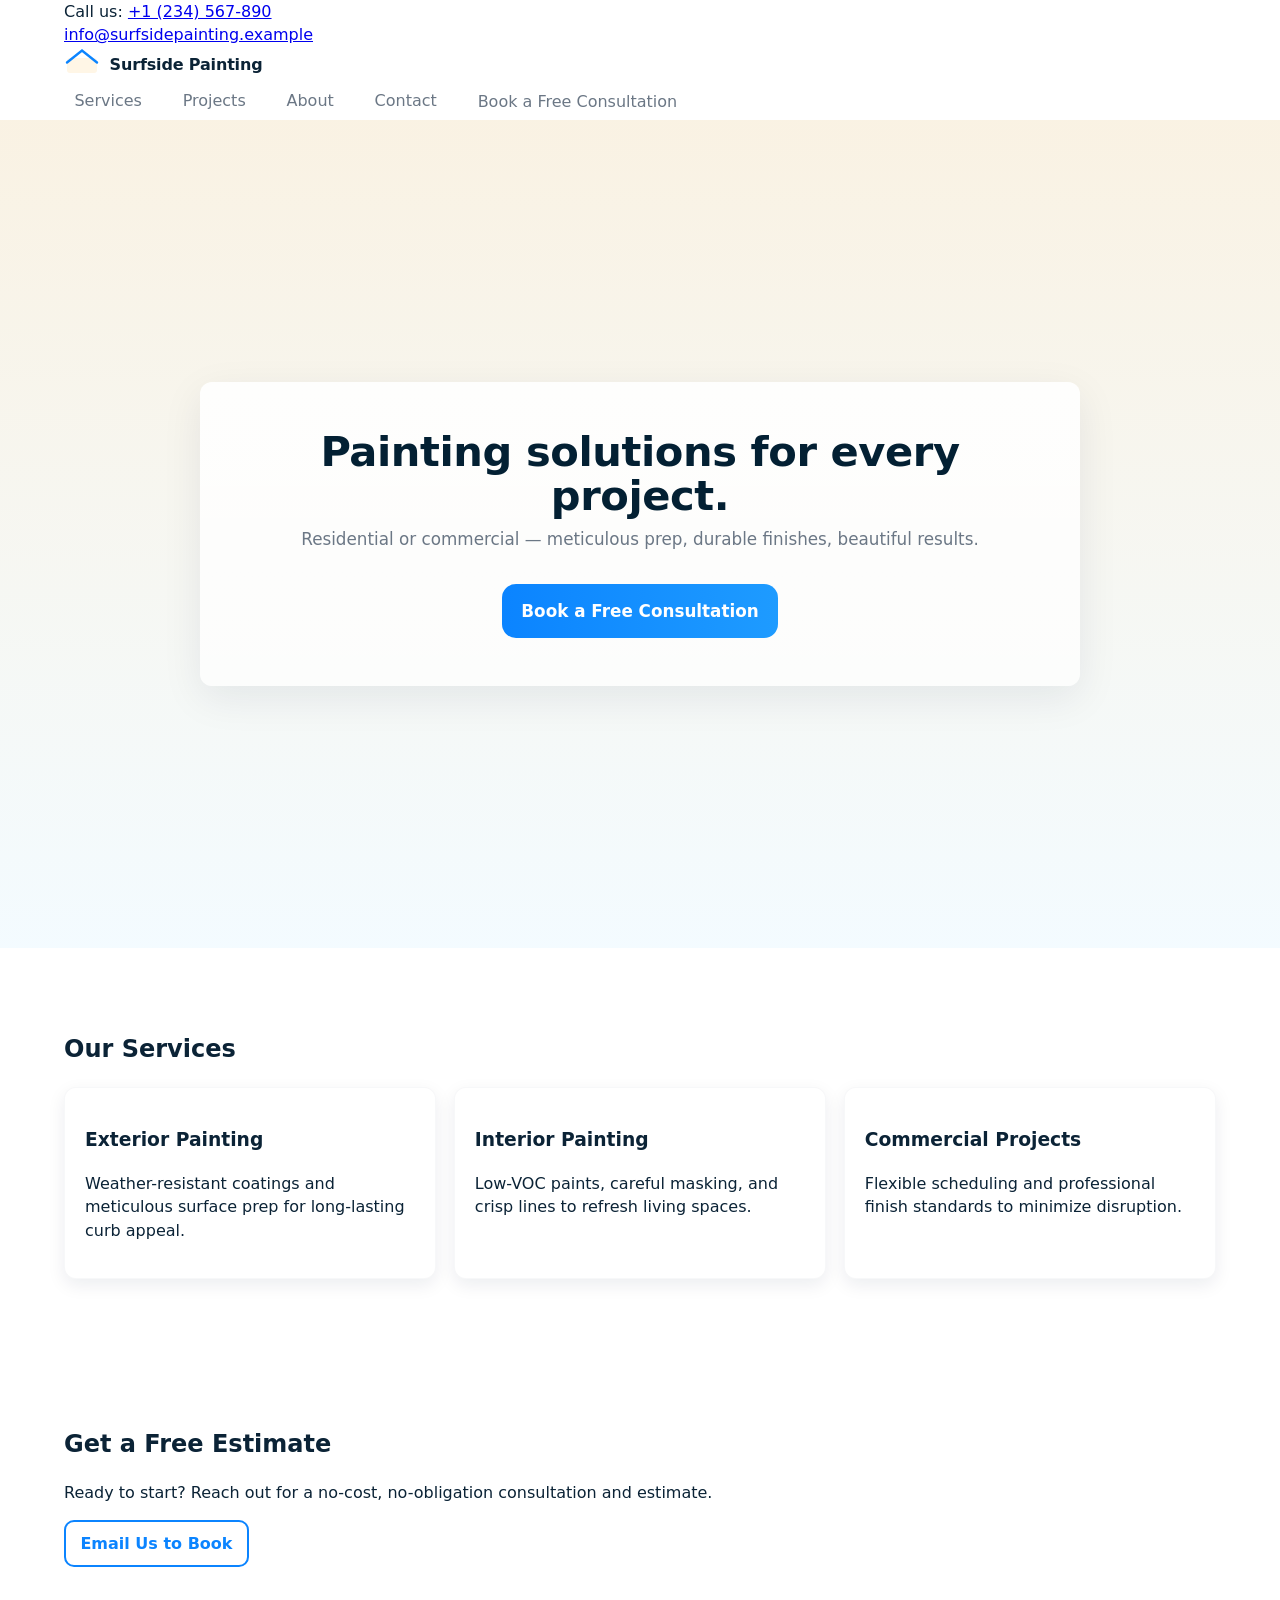
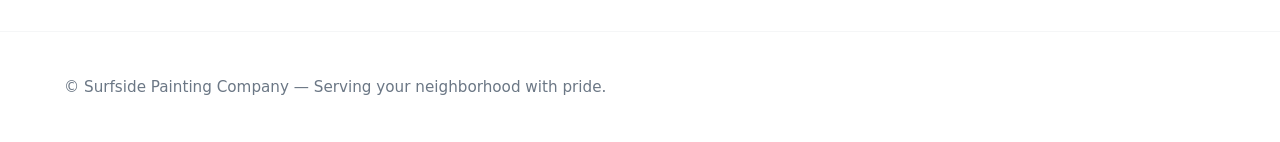
==== commit 05a9b615: "Enhance header with contact info and navigation Added a top contact strip and updated navigation str" ====
--- a/index.htm
+++ b/index.htm
@@ -7,31 +7,40 @@
   <link rel="stylesheet" href="styles.css">
 </head>
 <body>
-  <!-- Sticky navigation -->
-  <header class="site-header" role="banner">
-    <nav class="nav container" aria-label="Main navigation">
-      <a class="brand" href="#" aria-label="Surfside Painting Company home">
-        <svg class="logo" width="34" height="34" viewBox="0 0 24 24" aria-hidden="true" focusable="false">
-          <rect x="2" y="7" width="20" height="12" rx="2" fill="var(--cream)"></rect>
-          <path d="M2 10 L12 2 L22 10" stroke="var(--light-blue)" stroke-width="2" fill="none" />
-        </svg>
-        <span class="brand-text">Surfside Painting</span>
-      </a>
+  <header class="site-header">
+    <!-- Top contact strip -->
+    <div class="xtopbar">
+      <div class="container topbar-inner">
+        <div class="topbar-left">Call us: <a href="tel:+1234567890">+1 (234) 567-890</a></div>
+        <div class="topbar-right"><a href="mailto:info@surfsidepainting.example">info@surfsidepainting.example</a></div>
+      </div>
+    </div>
 
-      <button class="nav-toggle" aria-controls="primary-navigation" aria-expanded="false" aria-label="Toggle navigation">
-        <span class="hamburger"></span>
-      </button>
+    <!-- Main navigation -->
+    <nav class="main-nav" role="navigation" aria-label="Main navigation">
+      <div class="container nav-inner">
+        <a class="brand" href="#" aria-label="Home">
+          <svg class="brand-logo" width="36" height="36" viewBox="0 0 24 24" aria-hidden="true" focusable="false">
+            <rect x="2" y="8" width="20" height="10" rx="2" fill="#fff6e6"></rect>
+            <path d="M2 11 L12 3 L22 11" stroke="#0b84ff" stroke-width="1.6" fill="none" stroke-linecap="round"/>
+          </svg>
+          <span class="brand-text">Surfside Painting</span>
+        </a>
 
-      <ul id="primary-navigation" class="nav-links">
-        <li><a href="#services">Services</a></li>
-        <li><a href="#process">Process</a></li>
-        <li><a href="#projects">Projects</a></li>
-        <li><a href="#contact">Contact</a></li>
-        <li><a class="cta cta-inline" href="#book">Book a Free Consultation</a></li>
-      </ul>
+        <button class="nav-toggle" aria-controls="primary-menu" aria-expanded="false" aria-label="Toggle menu">
+          <span class="hamburger" aria-hidden="true"></span>
+        </button>
+
+        <ul id="primary-menu" class="nav-links" data-open="false">
+          <li><a href="#services">Services</a></li>
+          <li><a href="#projects">Projects</a></li>
+          <li><a href="#about">About</a></li>
+          <li><a href="#contact">Contact</a></li>
+          <li class="cta-wrapper"><a class="cta" href="#book">Book a Free Consultation</a></li>
+        </ul>
+      </div>
     </nav>
-  </header>
-
+  </header> 
   <!-- Hero -->
   <main>
     <section class="hero" role="region" aria-label="Hero">
--- a/styles.css
+++ b/styles.css
@@ -0,0 +1,249 @@
+:root{
+  --light-blue: #bfe9ff; /* pale light blue */
+  --accent-blue: #0b84ff; /* primary accent */
+  --cream: #f6ead2; /* soft cream */
+  --muted: #6b7785;
+  --bg: #ffffff;
+  --max-width: 1200px;
+  --radius: 12px;
+  --shadow: 0 6px 18px rgba(10,30,60,0.08);
+  --font-sans: system-ui, -apple-system, "Segoe UI", Roboto, "Helvetica Neue", Arial;
+}
+
+* {box-sizing: border-box}
+html,body {height:100%}
+body{
+  margin:0;
+  font-family: var(--font-sans);
+  color: #0b2336;
+  background: var(--bg);
+  -webkit-font-smoothing:antialiased;
+  -moz-osx-font-smoothing:grayscale;
+  line-height:1.45;
+}
+
+/* Container */
+.container{
+  width: 90%;
+  max-width: var(--max-width);
+  margin: 0 auto;
+}
+
+/* Header / Nav */
+.site-header{
+  position: sticky;
+  top: 0;
+  z-index: 60;
+  backdrop-filter: blur(6px);
+}
+
+.nav{
+  display:flex;
+  align-items:center;
+  justify-content:space-between;
+  gap: 1rem;
+  padding: 0.85rem 0;
+  background: linear-gradient(180deg, rgba(255,255,255,0.85), rgba(255,255,255,0.6));
+  border-bottom: 1px solid rgba(10,30,60,0.04);
+  box-shadow: var(--shadow);
+}
+
+/* Brand */
+.brand{
+  display:flex;
+  align-items:center;
+  gap: .6rem;
+  text-decoration:none;
+  color: inherit;
+}
+.logo{display:block}
+.brand-text{
+  font-weight:700;
+  letter-spacing: -.01em;
+}
+
+/* Nav links (desktop) */
+.nav-links{
+  display:flex;
+  align-items:center;
+  gap: 1rem;
+  list-style:none;
+  margin:0;
+  padding:0;
+}
+.nav-links a{
+  text-decoration:none;
+  color: var(--muted);
+  padding: .45rem .65rem;
+  border-radius: 8px;
+  font-weight:500;
+}
+.nav-links a:hover{ color: var(--accent-blue) }
+
+/* CTA styles */
+.cta{
+  display:inline-block;
+  text-decoration:none;
+  font-weight:700;
+  border-radius: 10px;
+  transition: transform .12s ease, box-shadow .12s ease;
+}
+.cta-inline{
+  background: linear-gradient(90deg, var(--accent-blue), #1e9bff);
+  color: white;
+  padding: .55rem .9rem;
+  box-shadow: 0 6px 18px rgba(11,132,255,0.18);
+}
+.cta-hero{
+  background: linear-gradient(90deg, var(--accent-blue), #1e9bff);
+  color: white;
+  padding: .9rem 1.2rem;
+  border-radius: 14px;
+  font-size: 1.05rem;
+  margin-top: 1rem;
+  display:inline-block;
+}
+.cta-secondary{
+  background: transparent;
+  border: 2px solid var(--accent-blue);
+  color: var(--accent-blue);
+  padding: .6rem .9rem;
+  border-radius: 10px;
+  display: inline-block;
+}
+
+/* Mobile nav toggle */
+.nav-toggle{
+  display:none;
+  background: transparent;
+  border: none;
+  padding: .4rem;
+  margin-left: .5rem;
+}
+.hamburger{
+  width: 26px;
+  height: 2px;
+  background: var(--muted);
+  display:block;
+  position:relative;
+  border-radius: 2px;
+}
+.hamburger::before,
+.hamburger::after{
+  content:'';
+  position:absolute;
+  left:0;
+  width:26px;
+  height:2px;
+  background: var(--muted);
+  border-radius: 2px;
+}
+.hamburger::before{ top:-8px }
+.hamburger::after{ top:8px }
+
+/* Hero */
+.hero{
+  min-height: 85vh;
+  display:flex;
+  align-items:stretch;
+  background-image: linear-gradient(180deg, rgba(255,255,255,0.04), rgba(255,255,255,0.04)),
+    url('https://images.unsplash.com/photo-1537089947535-9e8f6aa0d72d?q=80&w=1600&auto=format&fit=crop&ixlib=rb-4.0.3&s=7e97a7c8b2b73dc1a0b0f1942dbe8fd7');
+  background-size: cover;
+  background-position: center;
+  position: relative;
+  color: #012033;
+}
+
+/* Overlay applies light cream + blue gradient for legibility */
+.hero-overlay{
+  width:100%;
+  display:flex;
+  align-items:center;
+  justify-content:center;
+  padding: 6rem 0;
+  background: linear-gradient(180deg, rgba(246,234,210,0.62), rgba(191,233,255,0.18));
+  text-align:center;
+}
+.hero-content{
+  max-width: 880px;
+  padding: 3rem;
+  border-radius: var(--radius);
+  background: linear-gradient(180deg, rgba(255,255,255,0.9), rgba(255,255,255,0.7));
+  box-shadow: 0 12px 40px rgba(10,30,60,0.08);
+}
+.hero h1{
+  margin:0;
+  font-size: clamp(1.7rem, 4vw, 2.6rem);
+  line-height:1.05;
+  color: #032033;
+  letter-spacing: -0.01em;
+}
+.sub{
+  margin-top: .6rem;
+  color: var(--muted);
+  font-size: clamp(.95rem, 1.6vw, 1.05rem);
+}
+
+/* Sections */
+.section{
+  padding: 4rem 0;
+}
+.cards{
+  display:grid;
+  grid-template-columns: repeat(3,1fr);
+  gap: 1.1rem;
+  margin-top: 1.2rem;
+}
+.card{
+  background: white;
+  border-radius: 12px;
+  padding: 1.25rem;
+  box-shadow: var(--shadow);
+  border: 1px solid rgba(10,30,60,0.03);
+}
+
+/* Footer */
+.site-footer{
+  border-top: 1px solid rgba(10,30,60,0.04);
+  padding: 1.8rem 0;
+  color: var(--muted);
+  font-size: .95rem;
+}
+
+/* Responsive */
+@media (max-width: 900px){
+  .nav-links{ 
+    position: absolute;
+    right: 6%;
+    top: 68px;
+    background: rgba(255,255,255,0.98);
+    flex-direction: column;
+    padding: .75rem;
+    border-radius: 12px;
+    box-shadow: var(--shadow);
+    min-width: 200px;
+    transform-origin: top right;
+    transform: scale(.98);
+    opacity: 0;
+    pointer-events: none;
+    transition: transform .16s ease, opacity .16s ease;
+  }
+  .nav-links.nav-open{
+    transform: scale(1);
+    opacity: 1;
+    pointer-events: auto;
+  }
+  .nav-toggle{ display:block }
+  .nav-links a{ padding:.6rem 1rem; color: #0b2738 }
+  .cta-inline{ padding:.5rem .75rem; font-size:.95rem }
+  .cards{ grid-template-columns: 1fr; }
+  .hero-content{ padding: 2rem; margin: 0 1rem; }
+  .hero-overlay{ padding: 3.6rem 0; }
+}
+
+/* Large screen polish */
+@media (min-width: 1200px){
+  .hero{ min-height: 92vh }
+  .nav{ padding: 1rem 0; }
+  .nav-links{ gap: 1.25rem }
+}
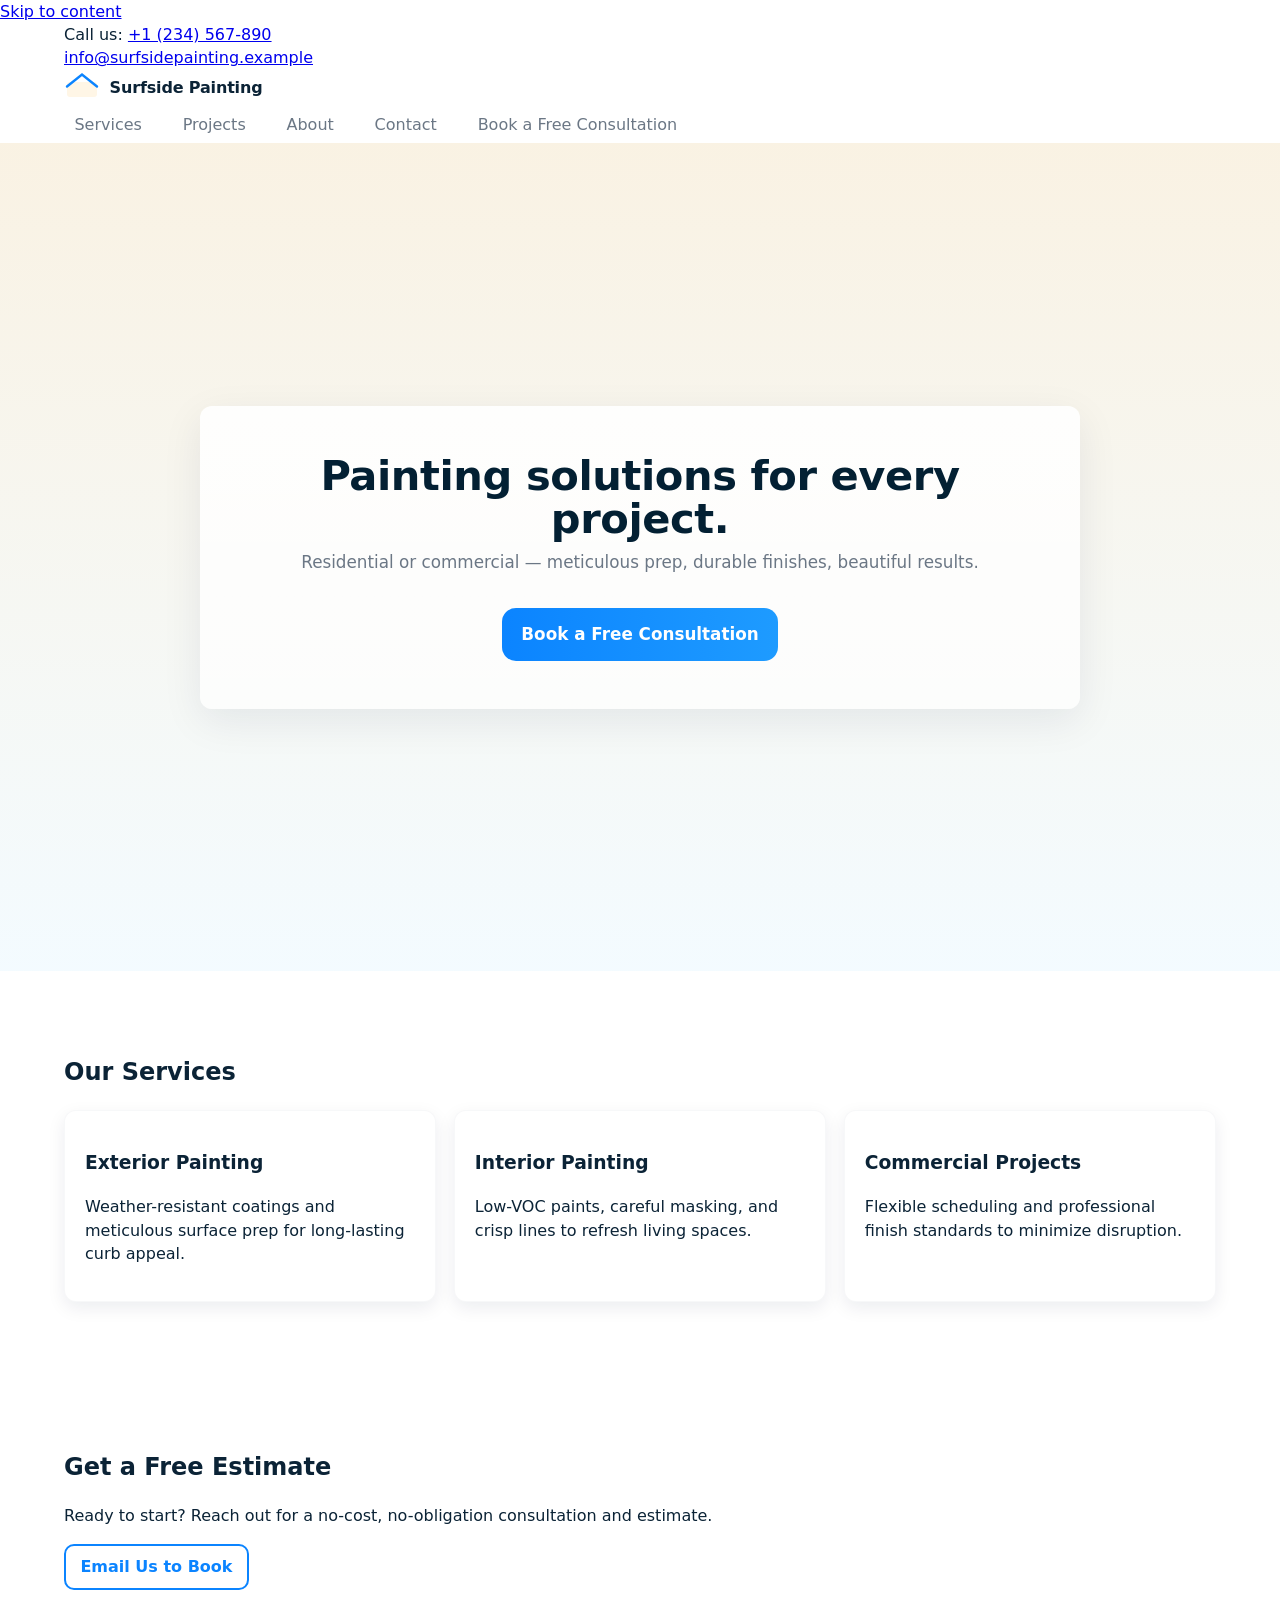
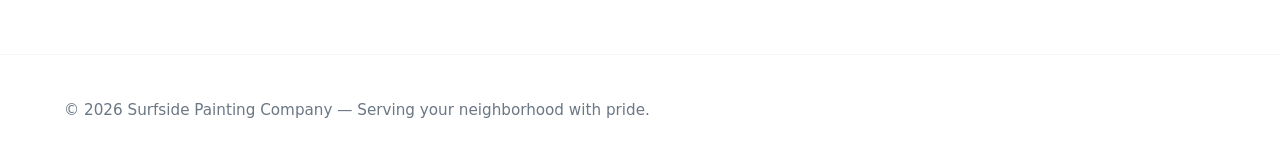
==== commit dc447e92: "Add meta description and improve navigation script" ====
--- a/index.htm
+++ b/index.htm
@@ -3,13 +3,16 @@
 <head>
   <meta charset="utf-8" />
   <meta name="viewport" content="width=device-width,initial-scale=1" />
+  <meta name="description" content="Surfside Painting Company — residential and commercial painting with meticulous prep and durable finishes." />
   <title>Surfside Painting Company</title>
   <link rel="stylesheet" href="styles.css">
 </head>
 <body>
+  <a class="skip-link" href="#main">Skip to content</a>
+
   <header class="site-header">
     <!-- Top contact strip -->
-    <div class="xtopbar">
+    <div class="topbar">
       <div class="container topbar-inner">
         <div class="topbar-left">Call us: <a href="tel:+1234567890">+1 (234) 567-890</a></div>
         <div class="topbar-right"><a href="mailto:info@surfsidepainting.example">info@surfsidepainting.example</a></div>
@@ -42,7 +45,7 @@
     </nav>
   </header> 
   <!-- Hero -->
-  <main>
+  <main id="main">
     <section class="hero" role="region" aria-label="Hero">
       <div class="hero-overlay">
         <div class="hero-content container">
@@ -89,24 +92,45 @@
     // Small script for nav toggle and dynamic year
     (function () {
       const toggle = document.querySelector('.nav-toggle');
-      const nav = document.getElementById('primary-navigation');
+      const nav = document.getElementById('primary-menu'); // fixed: select the actual id used in markup
+      const YEAR_ID = 'year';
 
-      toggle.addEventListener('click', function () {
-        const expanded = this.getAttribute('aria-expanded') === 'true';
-        this.setAttribute('aria-expanded', String(!expanded));
-        nav.classList.toggle('nav-open');
-      });
+      if (toggle && nav) {
+        // Toggle menu
+        toggle.addEventListener('click', function () {
+          const expanded = this.getAttribute('aria-expanded') === 'true';
+          this.setAttribute('aria-expanded', String(!expanded));
 
-      // Close nav when a link is clicked (mobile)
-      nav.addEventListener('click', (e) => {
-        if (e.target.tagName === 'A' && window.innerWidth < 900) {
-          nav.classList.remove('nav-open');
-          toggle.setAttribute('aria-expanded', 'false');
-        }
-      });
+          const isOpen = nav.getAttribute('data-open') === 'true';
+          nav.setAttribute('data-open', String(!isOpen));
+          nav.classList.toggle('nav-open');
+        });
 
-      // current year
-      document.getElementById('year').textContent = new Date().getFullYear();
+        // Close nav when a link is clicked (mobile)
+        nav.addEventListener('click', (e) => {
+          if (e.target && e.target.tagName === 'A' && window.innerWidth < 900) {
+            nav.classList.remove('nav-open');
+            nav.setAttribute('data-open', 'false');
+            toggle.setAttribute('aria-expanded', 'false');
+          }
+        });
+
+        // Close nav on Escape
+        document.addEventListener('keydown', (e) => {
+          if (e.key === 'Escape' && nav.classList.contains('nav-open')) {
+            nav.classList.remove('nav-open');
+            nav.setAttribute('data-open', 'false');
+            toggle.setAttribute('aria-expanded', 'false');
+            toggle.focus();
+          }
+        });
+      }
+
+      // current year (defensive)
+      const yearEl = document.getElementById(YEAR_ID);
+      if (yearEl) {
+        yearEl.textContent = new Date().getFullYear();
+      }
     })();
   </script>
 </body>
